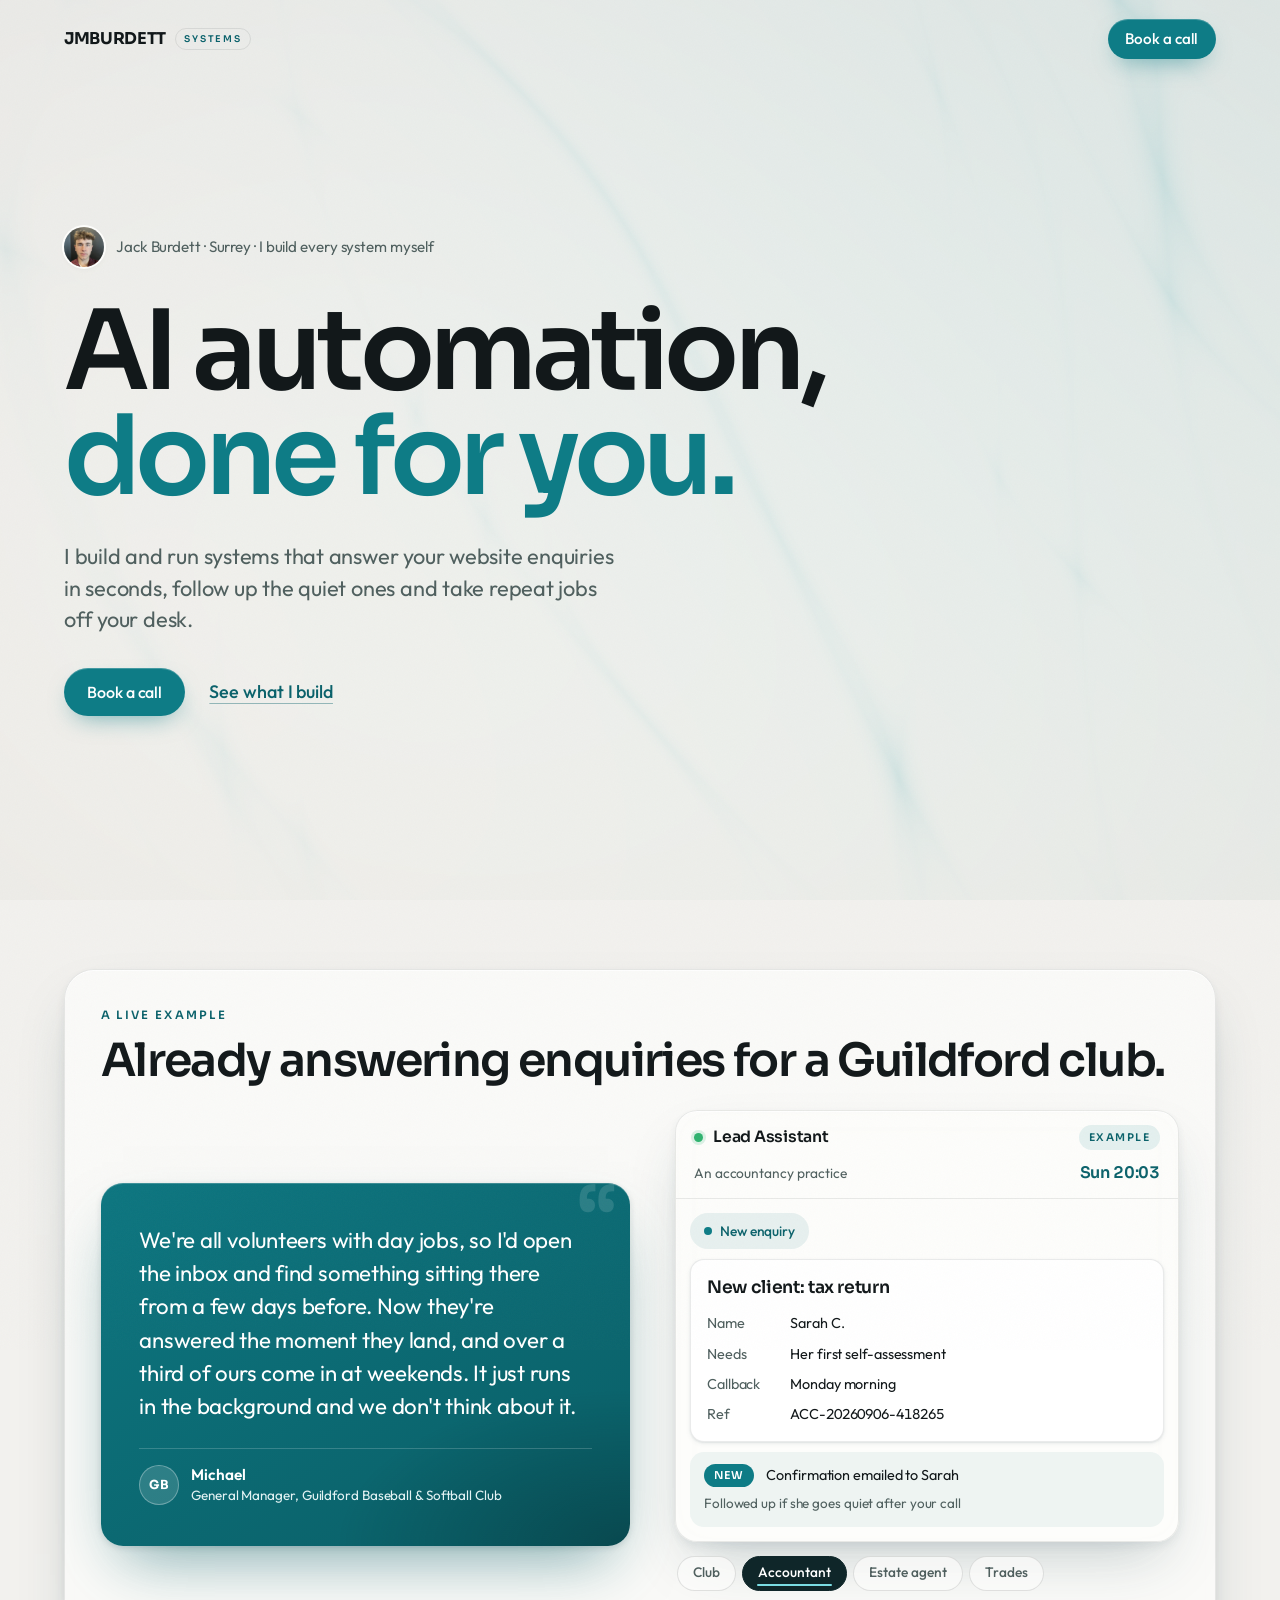
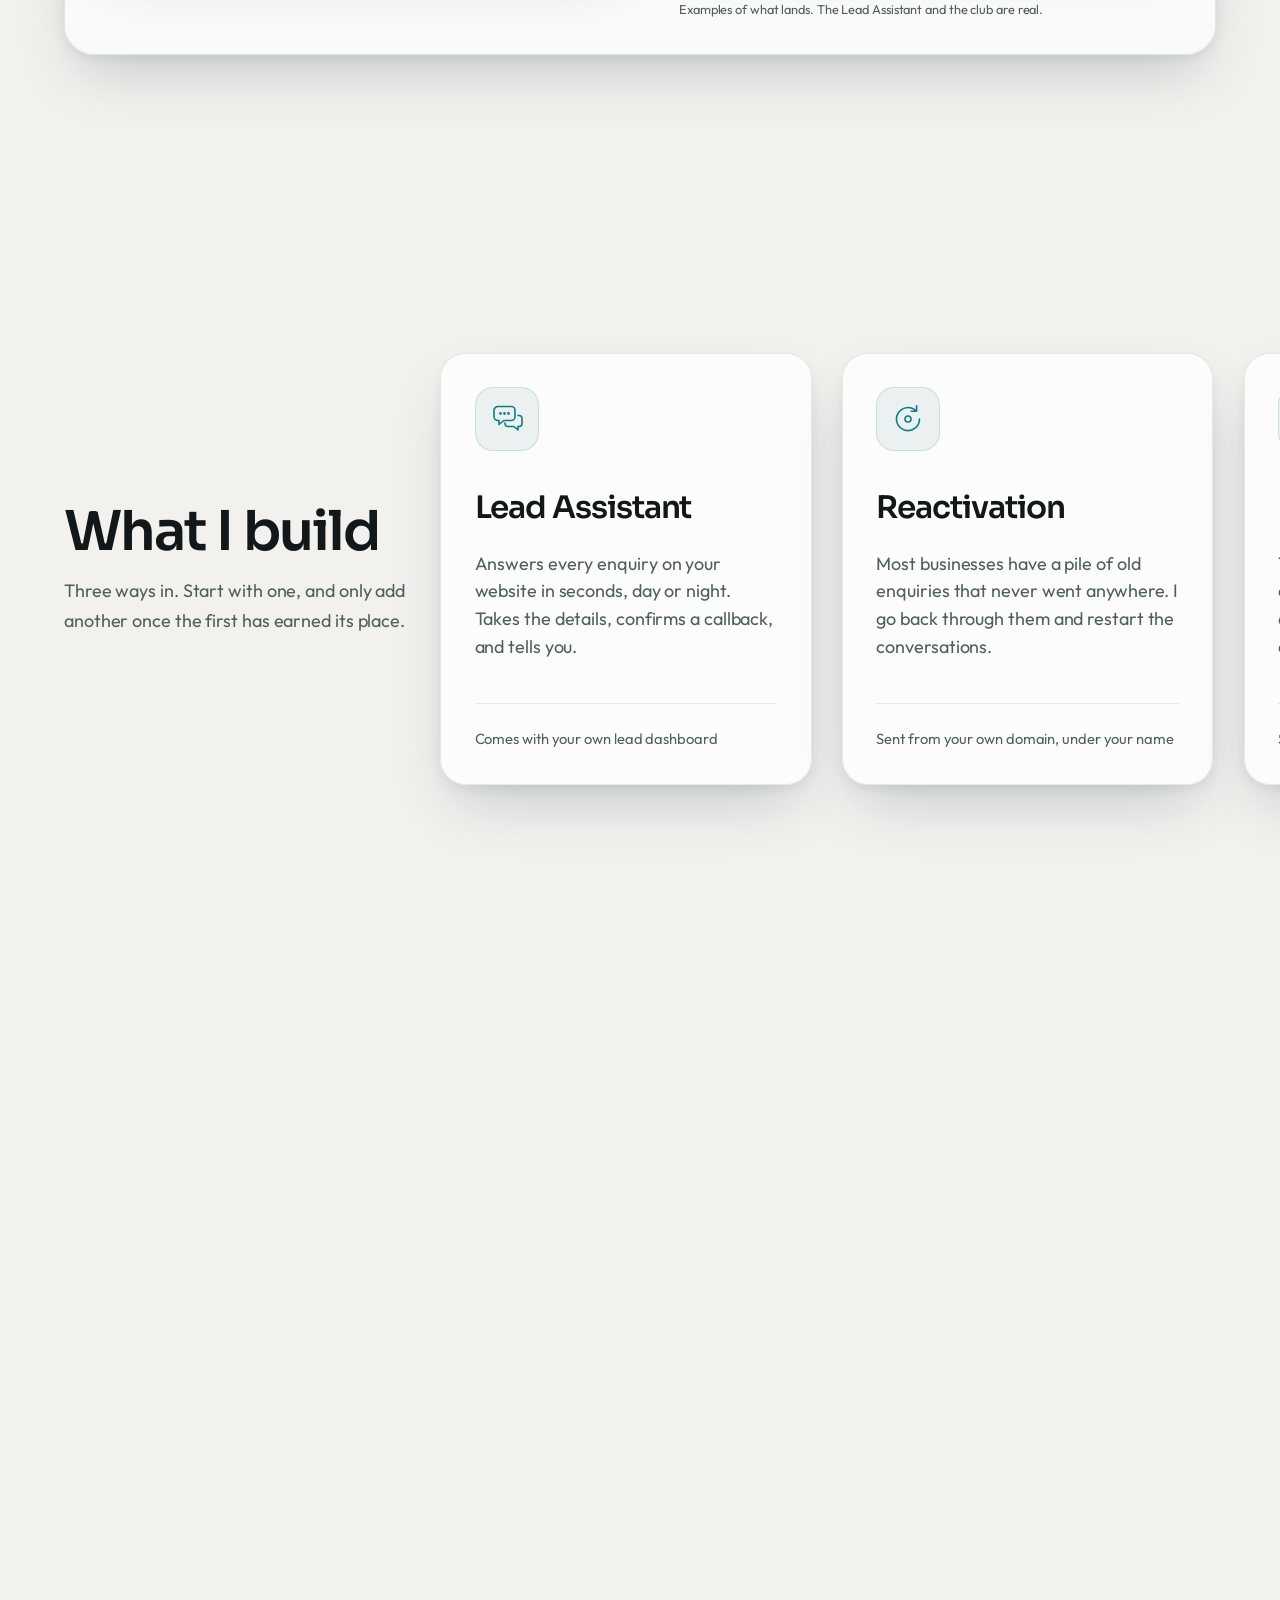
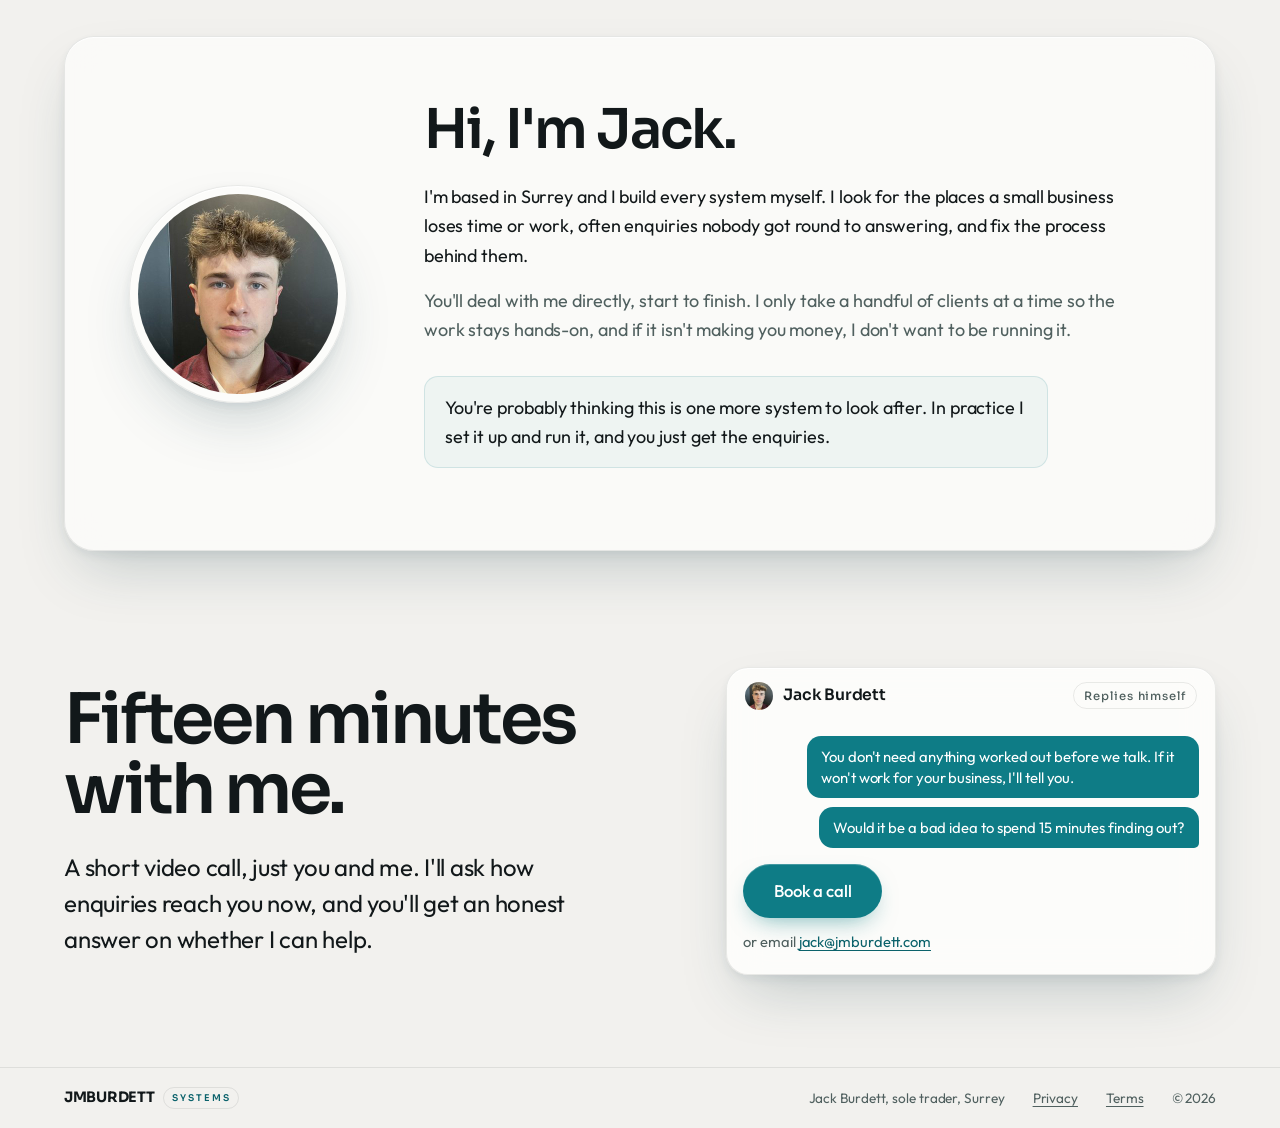
==== index.html @ 0b1cdad1 "feat: calmer page, bigger hero, terms, 404 and favicon - Hero is type only: "AI automation, done for" ====
<!doctype html>
<html lang="en-GB">
<head>
<meta charset="utf-8">
<meta name="viewport" content="width=device-width, initial-scale=1, viewport-fit=cover">
<title>JMBurdett Systems · AI automation, done for you</title>
<meta name="description" content="Jack Burdett builds and runs AI automation for small businesses: a Lead Assistant that answers every enquiry, reactivation of old leads, and bespoke systems. Surrey, UK.">
<link rel="canonical" href="https://jmburdett.com/">
<meta property="og:type" content="website">
<meta property="og:site_name" content="JMBurdett Systems">
<meta property="og:title" content="JMBurdett Systems · AI automation, done for you">
<meta property="og:description" content="Systems that answer your website enquiries in seconds, follow up the quiet ones and take repeat jobs off your desk. Built and run by Jack Burdett.">
<meta property="og:url" content="https://jmburdett.com/">
<meta property="og:image" content="https://jmburdett.com/og.png">
<meta name="twitter:card" content="summary_large_image">
<meta name="theme-color" content="#F2F1EE">
<link rel="icon" href="/favicon.ico" sizes="32x32">
<link rel="icon" href="/favicon.svg" type="image/svg+xml">
<link rel="apple-touch-icon" href="/apple-touch-icon.png">
<link rel="preconnect" href="https://fonts.googleapis.com">
<link rel="preconnect" href="https://fonts.gstatic.com" crossorigin>
<link href="https://fonts.googleapis.com/css2?family=Sora:wght@400;500;600;700&family=Outfit:wght@300;400;500&display=swap" rel="stylesheet">
<link rel="stylesheet" href="scrollcraft.css">
<link rel="stylesheet" href="site.css">
<script>document.documentElement.classList.add('js');</script>
<noscript><style>[data-sc-in],[data-sc-stagger]>*{opacity:1!important;transform:none!important}</style></noscript>
<script type="application/ld+json">
{
  "@context": "https://schema.org",
  "@graph": [
    {
      "@type": "ProfessionalService",
      "@id": "https://jmburdett.com/#business",
      "name": "JMBurdett Systems",
      "url": "https://jmburdett.com/",
      "email": "jack@jmburdett.com",
      "description": "AI automation for small businesses: Lead Assistant, lead reactivation and bespoke systems.",
      "areaServed": "GB",
      "address": { "@type": "PostalAddress", "addressRegion": "Surrey", "addressCountry": "GB" },
      "founder": { "@id": "https://jmburdett.com/#jack" }
    },
    {
      "@type": "Person",
      "@id": "https://jmburdett.com/#jack",
      "name": "Jack Burdett",
      "jobTitle": "Founder, JMBurdett Systems",
      "image": "https://jmburdett.com/assets/jack.jpg",
      "worksFor": { "@id": "https://jmburdett.com/#business" }
    }
  ]
}
</script>
</head>
<body>

<div class="field-wrap" aria-hidden="true"><canvas id="field"></canvas><div class="field-fallback"></div></div>
<div class="sc-grain" aria-hidden="true"></div>

<header class="bar" id="bar">
  <div class="bar__inner">
    <a class="brand" href="#top" aria-label="JMBurdett Systems, back to top">JMBURDETT<span class="brand__sys">Systems</span></a>
    <a class="btn btn--sm" href="https://cal.com/jackburdett/introcall" target="_blank" rel="noopener">Book a call</a>
  </div>
</header>

<main id="top">

  <!-- 1 · The promise, on its own and large (Jack, 22 Sep: no map, no panel
       here; "keep AI automation done for you but make it bigger"). -->
  <section id="hero" class="hero">

      <div class="hero-copy">
        <p class="byline"><img src="assets/jack.jpg" width="40" height="40" alt="">Jack Burdett · Surrey · I build every system myself</p>
        <h1 class="hero-title">AI automation,<br><span class="accent">done for you.</span></h1>
        <p class="hero-sub">I build and run systems that answer your website enquiries in seconds, follow up the quiet ones and take repeat jobs off your desk.</p>
        <p class="hero-cta">
          <a class="btn" href="https://cal.com/jackburdett/introcall" target="_blank" rel="noopener">Book a call</a>
          <a class="textlink" href="#build">See what I build</a>
        </p>
      </div>

  </section>

  <!-- 2 · SUBSTANCE: a real client's words beside the thing itself, its
       examples landing in turn. No figures: to an outsider they need context
       the page can't give (Jack, 11 Sep). -->

  <section class="sc-section proof" id="proof">
    <div class="sc-wrap"><div class="proof__grid">
      <div class="proof__head" data-sc-in data-sc-stagger="70">
        <p class="eyebrow">A live example</p>
        <h2 class="h2">Already answering enquiries for a Guildford club.</h2>
      </div>

      <div class="proof__left" data-sc-in>
        <figure class="quote">
          <span class="quote__mark" aria-hidden="true">&ldquo;</span>
          <blockquote>
            <p>We're all volunteers with day jobs, so I'd open the inbox and find something sitting there from a few days before. Now they're answered the moment they land, and over a third of ours come in at weekends. It just runs in the background and we don't think about it.</p>
          </blockquote>
          <figcaption>
            <span class="quote__av" aria-hidden="true">GB</span>
            <span class="quote__who"><strong>Michael</strong><span>General Manager, Guildford Baseball &amp; Softball Club</span></span>
          </figcaption>
        </figure>
      </div>

      <div class="enq" id="enq">
        <div class="la la--enq" role="group" aria-label="Examples of enquiries the Lead Assistant handles">
          <div class="la__head">
            <span class="la__dot" aria-hidden="true"></span>
            <span class="la__name">Lead Assistant</span>
            <span class="la__tag">Example</span>
          </div>
          <div class="enq__scenes">

            <div class="enq__scene is-active" data-name="Club">
              <div class="la__meta"><span>Guildford Baseball &amp; Softball Club</span><span class="la__clock">Sat 21:14</span></div>
              <div class="enq__body">
                <p class="enq__toast"><span class="chip__dot" aria-hidden="true"></span>New enquiry</p>
                <div class="enq__mail">
                  <p class="enq__subj">Junior taster session</p>
                  <dl>
                    <div><dt>Player</dt><dd>Age 10, new to baseball</dd></div>
                    <div><dt>Wants</dt><dd>A Saturday junior session</dd></div>
                    <div><dt>Contact</dt><dd>Parent's email and phone</dd></div>
                    <div><dt>Arrived</dt><dd>Saturday, 21:14</dd></div>
                  </dl>
                </div>
                <div class="enq__row"><span class="pill">New</span><span>Confirmation sent to the parent</span><span class="enq__muted">Waiting in the club's dashboard</span></div>
              </div>
            </div>

            <div class="enq__scene" data-name="Accountant">
              <div class="la__meta"><span>An accountancy practice</span><span class="la__clock">Sun 20:03</span></div>
              <div class="enq__body">
                <p class="enq__toast"><span class="chip__dot" aria-hidden="true"></span>New enquiry</p>
                <div class="enq__mail">
                  <p class="enq__subj">New client: tax return</p>
                  <dl>
                    <div><dt>Name</dt><dd>Sarah C.</dd></div>
                    <div><dt>Needs</dt><dd>Her first self-assessment</dd></div>
                    <div><dt>Callback</dt><dd>Monday morning</dd></div>
                    <div><dt>Ref</dt><dd>ACC-20260906-418265</dd></div>
                  </dl>
                </div>
                <div class="enq__row"><span class="pill">New</span><span>Confirmation emailed to Sarah</span><span class="enq__muted">Followed up if she goes quiet after your call</span></div>
              </div>
            </div>

            <div class="enq__scene" data-name="Estate agent">
              <div class="la__meta"><span>An estate agent</span><span class="la__clock">Tue 22:41</span></div>
              <div class="enq__body">
                <p class="enq__toast"><span class="chip__dot" aria-hidden="true"></span>New enquiry</p>
                <div class="enq__mail">
                  <p class="enq__subj">Valuation request</p>
                  <dl>
                    <div><dt>Property</dt><dd>3-bed semi, GU1</dd></div>
                    <div><dt>Timing</dt><dd>Selling before spring</dd></div>
                    <div><dt>Callback</dt><dd>Wednesday afternoon</dd></div>
                    <div><dt>Ref</dt><dd>EST-20260908-225071</dd></div>
                  </dl>
                </div>
                <div class="enq__row"><span class="pill">New</span><span>Confirmation emailed to the owner</span><span class="enq__muted">In your dashboard, ready to call</span></div>
              </div>
            </div>

            <div class="enq__scene" data-name="Trades">
              <div class="la__meta"><span>A heating engineer</span><span class="la__clock">Fri 23:07</span></div>
              <div class="enq__body">
                <p class="enq__toast"><span class="chip__dot" aria-hidden="true"></span>New enquiry</p>
                <div class="enq__mail">
                  <p class="enq__subj">Boiler not firing</p>
                  <dl>
                    <div><dt>Urgency</dt><dd>Urgent, no hot water</dd></div>
                    <div><dt>Area</dt><dd>GU2, inside your patch</dd></div>
                    <div><dt>Callback</dt><dd>First thing tomorrow</dd></div>
                    <div><dt>Ref</dt><dd>HTG-20260904-771348</dd></div>
                  </dl>
                </div>
                <div class="enq__row"><span class="pill">New</span><span>Confirmation emailed to the customer</span><span class="enq__muted">In your dashboard, urgency noted</span></div>
              </div>
            </div>

          </div>
        </div>
        <div class="enq__tabs" role="group" aria-label="Choose an example">
          <button type="button" aria-pressed="true">Club</button>
          <button type="button" aria-pressed="false">Accountant</button>
          <button type="button" aria-pressed="false">Estate agent</button>
          <button type="button" aria-pressed="false">Trades</button>
        </div>
        <p class="enq__note">Examples of what lands. The Lead Assistant and the club are real.</p>
      </div>
    </div></div>
  </section>

  <!-- 3 · RANGE: what else he builds, panning sideways as the page scrolls
       (Jack, 22 Sep: keep the sideways scrolling). -->
  <section class="range" id="build" data-sc-act="pan" data-sc-span="3.4">
    <div data-sc-stage class="range__stage">
      <div class="rail" data-sc-pan="0.04">
        <div class="rail__lead">
        <h2 class="h2">What I build</h2>
        <p class="body">Three ways in. Start with one, and only add another once the first has earned its place.</p>
        </div>
        <article class="card">
          <span class="card__glyph" aria-hidden="true"><svg viewBox="0 0 36 36"><path d="M5 9.5a4 4 0 0 1 4-4h13a4 4 0 0 1 4 4v6a4 4 0 0 1-4 4h-7l-5 4v-4H9a4 4 0 0 1-4-4z"/><path d="M29 14.5h1a3 3 0 0 1 3 3v5a3 3 0 0 1-3 3h-1v3.5l-4.2-3.5H19a3 3 0 0 1-3-3v-.5"/><circle cx="11.5" cy="12.5" r=".6"/><circle cx="15.5" cy="12.5" r=".6"/><circle cx="19.5" cy="12.5" r=".6"/></svg></span>
          <h3>Lead Assistant</h3>
          <p>Answers every enquiry on your website in seconds, day or night. Takes the details, confirms a callback, and tells you.</p>
          <p class="card__foot">Comes with your own lead dashboard</p>
        </article>
        <article class="card">
          <span class="card__glyph" aria-hidden="true"><svg viewBox="0 0 36 36"><path d="M29.5 18a11.5 11.5 0 1 1-3.4-8.1"/><path d="M26.6 4.8v5.4h-5.4"/><circle cx="18" cy="18" r="3"/></svg></span>
          <h3>Reactivation</h3>
          <p>Most businesses have a pile of old enquiries that never went anywhere. I go back through them and restart the conversations.</p>
          <p class="card__foot">Sent from your own domain, under your name</p>
        </article>
        <article class="card">
          <span class="card__glyph" aria-hidden="true"><svg viewBox="0 0 36 36"><rect x="4" y="5" width="10" height="8" rx="2.5"/><rect x="22" y="14" width="10" height="8" rx="2.5"/><rect x="4" y="23" width="10" height="8" rx="2.5"/><path d="M14 9h3a3 3 0 0 1 3 3v2m-6 13h3a3 3 0 0 0 3-3v-2m0-6h2"/></svg></span>
          <h3>Bespoke</h3>
          <p>Tell me the job you'd happily never do again. If it repeats, it can usually be automated, built around how you already work.</p>
          <p class="card__foot">Scoped on the first call</p>
        </article>
        <div class="rail__note">
          <p>Not sure which fits? We can work it out on the first call.</p>
        </div>
      </div>
    </div>
  </section>

  <!-- 4 · WARMTH: who he is -->
  <section class="sc-section about">
    <div class="sc-wrap"><div class="about__grid">
      <div class="about__photo">
        <img src="assets/jack.jpg" width="400" height="400" alt="Jack Burdett">
      </div>
      <div class="sc-stack" data-sc-in data-sc-stagger="70">
        <h2 class="h2">Hi, I'm Jack.</h2>
        <p class="body body--ink">I'm based in Surrey and I build every system myself. I look for the places a small business loses time or work, often enquiries nobody got round to answering, and fix the process behind them.</p>
        <p class="body">You'll deal with me directly, start to finish. I only take a handful of clients at a time so the work stays hands-on, and if it isn't making you money, I don't want to be running it.</p>
        <p class="aside">You're probably thinking this is one more system to look after. In practice I set it up and run it, and you just get the enquiries.</p>
      </div>
    </div></div>
  </section>

  <!-- 5 · COMMITMENT -->
  <section id="book" class="sc-section close">
      <div class="close__grid">
        <div class="close__copy">
          <h2 class="close__title">Fifteen minutes with me.</h2>
          <p class="lede">A short video call, just you and me. I'll ask how enquiries reach you now, and you'll get an honest answer on whether I can help.</p>
        </div>
        <div class="la la--jack" role="group" aria-label="A message from Jack">
          <div class="la__head">
            <img class="la__avatar" src="assets/jack.jpg" width="28" height="28" alt="">
            <span class="la__name">Jack Burdett</span>
            <span class="la__tag la__tag--quiet">Replies himself</span>
          </div>
          <ol class="chat chat--static">
            <li class="msg msg--us">You don't need anything worked out before we talk. If it won't work for your business, I'll tell you.</li>
            <li class="msg msg--us">Would it be a bad idea to spend 15 minutes finding out?</li>
          </ol>
          <div class="close__actions">
            <a class="btn btn--lg" href="https://cal.com/jackburdett/introcall" target="_blank" rel="noopener">Book a call</a>
            <p class="close__alt">or email <a href="mailto:jack@jmburdett.com">jack@jmburdett.com</a></p>
          </div>
        </div>
      </div>
  </section>

</main>

<footer class="foot">
  <span class="brand brand--foot">JMBURDETT<span class="brand__sys">Systems</span></span>
  <span>Jack Burdett, sole trader, Surrey</span>
  <a href="/privacy.html">Privacy</a>
  <a href="/terms.html">Terms</a>
  <span>© 2026</span>
</footer>

<script src="scrollcraft.js"></script>
<script>ScrollCraft.mount(document.body);</script>
<script src="site.js"></script>
</body>
</html>
---- scrollcraft.css ----
/* ============================================================================
   scrollcraft.css: the taste floor
   ----------------------------------------------------------------------------
   Two layers, and the split matters:

     TOKENS   what you override per brand. Colour roles, the type ramp, the
              spacing scale, elevation, motion. A brand is ~12 values.
     DEVICES  what the engine drives. Do not restyle these to taste; they are
              the mechanism. Style your own markup instead.

   Nothing here draws a "component". There are no card, badge, or pill classes,
   because a stylesheet that ships those is how every page built on it ends up
   with the same shapes. You get a floor and a vocabulary; the composition is
   yours.
   ========================================================================== */

/* ---------------------------------------------------------------- tokens -- */
:root {
  /* --- colour roles. Override these six and the page is rebranded. -------- */
  --sc-canvas:      #08090b;   /* the page ground. Drift interpolates this.   */
  --sc-surface:     #101217;   /* anything raised off the ground             */
  --sc-ink:         #f4f2ef;   /* primary text                               */
  --sc-ink-soft:    #9a9ba1;   /* secondary text. Tinted, never flat gray.   */
  --sc-accent:      #d8ff3e;   /* ONE accent. It owns a region, not confetti. */
  --sc-accent-ink:  #08090b;   /* text that sits on the accent               */

  --sc-hairline:    color-mix(in oklab, var(--sc-ink) 12%, transparent);
  --sc-hairline-strong: color-mix(in oklab, var(--sc-ink) 22%, transparent);

  /* --- type. Two families max. Display carries voice, text carries prose. - */
  --sc-font-display: "Instrument Sans", "Geist", system-ui, sans-serif;
  --sc-font-text:    "Geist", system-ui, sans-serif;
  --sc-font-mono:    "Geist Mono", ui-monospace, monospace;

  /* Fluid ramp. Tracking tightens as size grows because a face set at 6rem
     with 0 tracking reads loose; this is optical correction, not decoration. */
  --sc-t-xs:   clamp(0.75rem, 0.72rem + 0.15vw, 0.82rem);
  --sc-t-sm:   clamp(0.875rem, 0.84rem + 0.18vw, 0.95rem);
  --sc-t-base: clamp(1rem, 0.96rem + 0.22vw, 1.125rem);
  --sc-t-lg:   clamp(1.2rem, 1.1rem + 0.5vw, 1.5rem);
  --sc-t-xl:   clamp(1.6rem, 1.35rem + 1.2vw, 2.25rem);
  --sc-t-2xl:  clamp(2.1rem, 1.6rem + 2.4vw, 3.4rem);
  --sc-t-3xl:  clamp(2.8rem, 1.9rem + 4.2vw, 5rem);
  --sc-t-4xl:  clamp(3.4rem, 1.9rem + 6.6vw, 7.5rem);

  --sc-track-tight:  -0.035em;
  --sc-track-snug:   -0.02em;
  --sc-track-normal: -0.005em;
  --sc-track-wide:    0.08em;

  --sc-leading-none: 0.94;
  --sc-leading-tight: 1.06;
  --sc-leading-body: 1.62;

  --sc-measure: 62ch;

  /* --- space. 4px base: the useful middle steps an 8-only scale misses. --- */
  --sc-1: 0.25rem;  --sc-2: 0.5rem;   --sc-3: 0.75rem;  --sc-4: 1rem;
  --sc-5: 1.5rem;   --sc-6: 2rem;     --sc-7: 3rem;     --sc-8: 4rem;
  --sc-9: 6rem;     --sc-10: 8rem;    --sc-11: 12rem;

  /* Section rhythm is fluid so a phone doesn't inherit desktop air. */
  --sc-section: clamp(4.5rem, 9vw, 11rem);
  --sc-gutter:  clamp(1.25rem, 5vw, 5.5rem);
  --sc-maxw:    82rem;

  /* --- radius. Pick one scale for the page and hold it. ------------------- */
  --sc-r-sm: 6px;  --sc-r-md: 12px;  --sc-r-lg: 20px;  --sc-r-pill: 999px;

  /* --- elevation. Every shadow has an offset AND a soft blur, and is tinted
         to the canvas hue. A zero-offset coloured halo is decoration, not
         depth, so there isn't one here. ---------------------------------- */
  --sc-shadow-color: 220 40% 2%;
  --sc-e1: 0 1px 2px hsl(var(--sc-shadow-color) / 0.28),
           0 2px 6px -1px hsl(var(--sc-shadow-color) / 0.20);
  --sc-e2: 0 2px 4px hsl(var(--sc-shadow-color) / 0.24),
           0 8px 18px -4px hsl(var(--sc-shadow-color) / 0.30);
  --sc-e3: 0 4px 8px hsl(var(--sc-shadow-color) / 0.22),
           0 18px 40px -8px hsl(var(--sc-shadow-color) / 0.38),
           0 48px 90px -24px hsl(var(--sc-shadow-color) / 0.30);

  /* Edge light: a 1px top highlight sells a raised surface better than any
     amount of blur, because real raised things catch light on their lip. */
  --sc-edge: inset 0 1px 0 color-mix(in oklab, var(--sc-ink) 10%, transparent);

  /* --- motion. Built-in CSS easings are too weak for UI. ------------------ */
  --sc-ease-out:    cubic-bezier(0.23, 1, 0.32, 1);
  --sc-ease-in-out: cubic-bezier(0.77, 0, 0.175, 1);
  --sc-ease-drawer: cubic-bezier(0.32, 0.72, 0, 1);
  --sc-d-fast: 160ms;  --sc-d-base: 240ms;  --sc-d-slow: 420ms;

  --sc-z-stage: 1; --sc-z-copy: 20; --sc-z-chrome: 60;
}

/* --------------------------------------------------------------- reset -- */
*, *::before, *::after { box-sizing: border-box; }
html { -webkit-text-size-adjust: 100%; scroll-behavior: smooth; }
@media (prefers-reduced-motion: reduce) { html { scroll-behavior: auto; } }

body {
  margin: 0;
  background: var(--sc-canvas);
  color: var(--sc-ink);
  font-family: var(--sc-font-text);
  font-size: var(--sc-t-base);
  line-height: var(--sc-leading-body);
  letter-spacing: var(--sc-track-normal);
  -webkit-font-smoothing: antialiased;
  text-rendering: optimizeLegibility;
  font-synthesis-weight: none;
  overflow-x: clip;
}
img, video, canvas, svg { display: block; max-width: 100%; }
button, input, select, textarea { font: inherit; color: inherit; }

/* ------------------------------------------------- the browser surfaces --
   The parts you did not draw still carry the design. Selection, caret, focus
   ring, scrollbar and tabular numerals all ship with defaults that belong to no
   design system. Theming them is the cheapest signal that a page was built
   rather than assembled, and it is the step that gets skipped most reliably. */
::selection { background: var(--sc-accent); color: var(--sc-accent-ink); }
:root { caret-color: var(--sc-accent); accent-color: var(--sc-accent); }
:focus-visible {
  outline: 2px solid var(--sc-accent);
  outline-offset: 3px;
  border-radius: var(--sc-r-sm);
}
:where(a) { color: inherit; text-decoration-thickness: 1px; text-underline-offset: 0.22em; }
@supports (scrollbar-color: auto) {
  html { scrollbar-color: color-mix(in oklab, var(--sc-ink) 26%, transparent) transparent; scrollbar-width: thin; }
}
:where(table, .sc-nums, [data-sc-count]) { font-variant-numeric: tabular-nums; }

/* ----------------------------------------------------------- typography -- */
.sc-display {
  font-family: var(--sc-font-display);
  font-weight: 500;
  line-height: var(--sc-leading-none);
  letter-spacing: var(--sc-track-tight);
  text-wrap: balance;
  margin: 0;
}
.sc-display--xl { font-size: var(--sc-t-4xl); }
.sc-display--lg { font-size: var(--sc-t-3xl); }
.sc-display--md { font-size: var(--sc-t-2xl); letter-spacing: var(--sc-track-snug); }
.sc-lede {
  font-size: var(--sc-t-lg);
  line-height: 1.44;
  letter-spacing: var(--sc-track-snug);
  color: var(--sc-ink);
  max-width: 46ch;
  text-wrap: pretty;
  margin: 0;
}
.sc-body { max-width: var(--sc-measure); color: var(--sc-ink-soft); text-wrap: pretty; margin: 0; }
.sc-label {
  font-family: var(--sc-font-mono);
  font-size: var(--sc-t-xs);
  letter-spacing: var(--sc-track-wide);
  text-transform: uppercase;
  color: var(--sc-ink-soft);
}

/* ---------------------------------------------------------------- layout -- */
.sc-wrap { width: 100%; max-width: var(--sc-maxw); margin-inline: auto; padding-inline: var(--sc-gutter); }
.sc-section { padding-block: var(--sc-section); }
/* More space above a heading than below it: the gap belongs to the boundary,
   not to the pair. */
.sc-stack > * + * { margin-top: var(--sc-4); }
.sc-stack > :is(h1,h2,h3) { margin-top: var(--sc-7); }
.sc-stack > :is(h1,h2,h3):first-child { margin-top: 0; }
.sc-rule { height: 1px; border: 0; background: var(--sc-hairline); margin: 0; }

/* =============================================================== DEVICES ==
   Driven by the engine. Restyle your own markup, not these.                */

.sc-act--pinned { position: relative; }
.sc-stage {
  position: sticky; top: 0;
  height: 100vh; height: 100svh;
  overflow: clip;
  z-index: var(--sc-z-stage);
}

/* scrub / sequence media */
.sc-stage :is(video[data-sc-scrub], canvas[data-sc-sequence], .sc-stage__poster) {
  position: absolute; inset: 0;
  width: 100%; height: 100%;
  object-fit: cover;
}
video[data-sc-scrub] { opacity: 0; transition: opacity 380ms var(--sc-ease-out); }
.sc-has-clip video[data-sc-scrub] { opacity: 1; }
/* The poster is a live frame-holder, not a placeholder: it stays up until a
   real video frame has painted, which is what stops the blank-stage flash. */
.sc-stage__poster { z-index: 0; transition: opacity 380ms var(--sc-ease-out); }
.sc-has-clip .sc-stage__poster { opacity: 0; }

/* A scrim only where text sits. A full-frame darkening layer flattens the
   image everywhere to fix contrast in one corner. */
.sc-scrim {
  position: absolute; inset: 0; pointer-events: none; z-index: 1;
  background: linear-gradient(
    var(--sc-scrim-angle, 180deg),
    color-mix(in oklab, var(--sc-canvas) var(--sc-scrim-a, 78%), transparent) 0%,
    color-mix(in oklab, var(--sc-canvas) 30%, transparent) 42%,
    transparent 68%);
}
/* Point the scrim at the copy. A scrim gradient that darkens the top while the
   copy sits at the bottom fixes contrast nowhere and flattens the image
   everywhere, which is the most common way text-over-video goes wrong. */
.sc-scrim--bottom { --sc-scrim-angle: 0deg; }
.sc-scrim--left   { --sc-scrim-angle: 90deg; }
.sc-scrim--right  { --sc-scrim-angle: 270deg; }

/* Corner scrims, for copy anchored to a corner. An edge gradient has to darken
   a whole band across the frame to cover one corner; a corner gradient puts the
   density where the text is and leaves the rest of the image alone. Pair with
   .sc-copy--lead / .sc-copy--trail. */
.sc-scrim--lead {
  background: linear-gradient(to top right,
    color-mix(in oklab, var(--sc-canvas) 94%, transparent) 0%,
    color-mix(in oklab, var(--sc-canvas) 72%, transparent) 30%,
    color-mix(in oklab, var(--sc-canvas) 30%, transparent) 52%,
    transparent 72%);
}
.sc-scrim--trail {
  background: linear-gradient(to top left,
    color-mix(in oklab, var(--sc-canvas) 94%, transparent) 0%,
    color-mix(in oklab, var(--sc-canvas) 72%, transparent) 30%,
    color-mix(in oklab, var(--sc-canvas) 30%, transparent) 52%,
    transparent 72%);
}
/* A band across the bottom, for copy that spans the full width of the frame.
   That is what both corner anchors become below 860px, and it is also the right
   shape whenever the copy block is wider than a corner. */
.sc-scrim--band {
  background: linear-gradient(to top,
    color-mix(in oklab, var(--sc-canvas) 94%, transparent) 0%,
    color-mix(in oklab, var(--sc-canvas) 74%, transparent) 22%,
    color-mix(in oklab, var(--sc-canvas) 30%, transparent) 42%,
    transparent 58%);
}
.sc-scrim--vignette {
  background: radial-gradient(120% 90% at 50% 45%, transparent 40%,
              color-mix(in oklab, var(--sc-canvas) 70%, transparent) 100%);
}

/* copy over a stage.
   max-width is in rem, never ch. A `ch` on this container resolves against the
   CONTAINER's font-size (body size), not the display size of the heading inside
   it, so `max-width: 20ch` here silently produces a ~180px column and wraps a
   hero headline to six lines. Set a ch measure on the text element itself. */
.sc-copy {
  position: absolute; z-index: var(--sc-z-copy);
  inset-inline: var(--sc-gutter);
  max-width: min(46rem, 76vw);
  will-change: opacity, transform;
}
.sc-copy--lead   { left: var(--sc-gutter); bottom: clamp(3rem, 12vh, 9rem); }
/* inset-inline FIRST. It is the shorthand for left+right, so declaring it after
   `left: 50%` resets left to auto and the block drifts off the left edge. */
.sc-copy--center { inset-inline: auto; left: 50%; top: 50%; translate: -50% -50%; text-align: center; }
.sc-copy--trail  { inset-inline: auto; right: var(--sc-gutter); bottom: clamp(3rem, 12vh, 9rem); text-align: right; }

/* cue defaults: the engine writes opacity/transform inline, these are the
   pre-paint state so nothing flashes before the first read() */
[data-sc-cue] { opacity: 0; will-change: opacity, transform; }
.sc-ready [data-sc-cue] { transition: none; }

/* kinetic split */
.sc-split { display: inline-block; overflow: hidden; vertical-align: top; }
/* Descenders live below the baseline; a line mask clipped to the line box eats
   the tails off g, y, p, j. The padding buys them room back. */
.sc-split--line { display: block; padding-bottom: 0.14em; margin-bottom: -0.14em; }
.sc-split__i { display: inline-block; will-change: transform, opacity; }
.sc-is-split { opacity: 1 !important; }

/* horizontal rail */
[data-sc-pan] { display: flex; will-change: transform; }

/* reveal + parallax */
[data-sc-reveal] { will-change: clip-path; }
[data-sc-parallax] { will-change: transform; }

/* flow reveal (fires once) */
[data-sc-in], [data-sc-stagger] > * {
  opacity: 0;
  transform: translate3d(0, 14px, 0);
  transition: opacity 620ms var(--sc-ease-out), transform 620ms var(--sc-ease-out);
}
[data-sc-in].sc-in, [data-sc-stagger] > .sc-in { opacity: 1; transform: none; }

/* pointer devices */
[data-sc-tilt] { transform-style: preserve-3d; will-change: transform; }
[data-sc-magnet] { will-change: transform; }
/* isolation always; position only if nothing more specific already set it.
   Written with :where() (zero specificity) on purpose: a plain `position:
   relative` here has the same weight as `.sc-stage` and, being later in the
   file, silently wins. A stage carrying both attributes then stops being
   sticky and the whole act scrolls away instead of pinning. */
[data-sc-spotlight] { isolation: isolate; }
:where([data-sc-spotlight]) { position: relative; }
[data-sc-spotlight]::after {
  content: ""; position: absolute; inset: 0; pointer-events: none; z-index: 2;
  background: radial-gradient(
    28rem 28rem at calc(var(--sc-mx, 0.5) * 100%) calc(var(--sc-my, 0.5) * 100%),
    color-mix(in oklab, var(--sc-accent) 16%, transparent), transparent 70%);
  opacity: 0; transition: opacity var(--sc-d-slow) var(--sc-ease-out);
}
[data-sc-spotlight]:hover::after { opacity: 1; }

/* =========================================================== WORLDFLIGHT ==
   One fixed stage for the whole page. The only thing in document flow is the
   spacer, and it is empty. If you find yourself adding a section here, you want
   act mode instead: the moment a real block scrolls past the fixed stage, the
   page has a seam again and the whole point is gone.                        */

[data-sc-mode="worldflight"] { position: relative; }

.sc-world {
  position: fixed; inset: 0;
  overflow: clip;
  z-index: var(--sc-z-stage);
  background: var(--sc-canvas);
}

/* Every leg is mounted for the life of the page and stacked in the same box.
   The engine owns opacity, visibility and z-index here; do not set them. */
.sc-world__seg {
  position: absolute; inset: 0;
  opacity: 0;
  will-change: opacity;
}
.sc-world__seg > :is(video, img, canvas) {
  position: absolute; inset: 0;
  width: 100%; height: 100%;
  object-fit: cover;
}
/* The poster is the frame-holder AND the first camera move: the engine pushes
   it in slowly until a real decoded frame is available to replace it. */
.sc-world__poster {
  z-index: 0;
  transform-origin: 50% 50%;
  transition: opacity 420ms var(--sc-ease-out);
}
.sc-world__seg > video { z-index: 1; }
.sc-world__seg.sc-has-clip .sc-world__poster { opacity: 0; }
/* The act stylesheet lights a clip through its ancestor act. A worldflight leg
   has no act, so match the class the engine also writes on the clip itself. */
video[data-sc-scrub].sc-has-clip { opacity: 1; }

/* The copy layer is fixed too, and inert by default: the engine hands
   pointer-events back to a block only while it is actually legible. */
.sc-world__copy {
  position: fixed; inset: 0;
  z-index: var(--sc-z-copy);
  pointer-events: none;
}
.sc-world__scrim { position: absolute; inset: 0; pointer-events: none; z-index: 0; }
[data-sc-copy] {
  opacity: 0;
  pointer-events: none;
  will-change: opacity, transform;
}
.sc-ready [data-sc-copy] { transition: none; }

/* The track. Empty on purpose. */
.sc-world__spacer { pointer-events: none; }

/* scroll progress */
[data-sc-progress] {
  position: fixed; inset: 0 0 auto 0; height: 2px; z-index: var(--sc-z-chrome);
  background: var(--sc-accent); transform-origin: 0 50%; transform: scaleX(0);
  will-change: transform;
}

/* ----------------------------------------------------------- atmosphere --
   Depth is not only shadow. Grain keeps a flat dark ground from banding, and
   it is the difference between "a dark page" and "a lit room". */
.sc-grain { position: fixed; inset: 0; pointer-events: none; z-index: 3; opacity: 0.045; }
.sc-grain::before {
  content: ""; position: absolute; inset: -50%;
  background-image: url("data:image/svg+xml;utf8,<svg xmlns='http://www.w3.org/2000/svg' width='140' height='140'><filter id='n'><feTurbulence type='fractalNoise' baseFrequency='0.85' numOctaves='3'/></filter><rect width='140' height='140' filter='url(%23n)'/></svg>");
}

/* -------------------------------------------------------- reduced motion -- */
@media (prefers-reduced-motion: reduce) {
  /* Fewer and gentler, not zero. Opacity still carries the reveal so the page
     is comprehensible; every position change is dropped. */
  [data-sc-in], [data-sc-stagger] > * { transform: none; transition-duration: 220ms; }
  [data-sc-parallax], [data-sc-pan], .sc-split__i { transform: none !important; }
  /* A wipe is a position change too. Show reveal content settled. */
  [data-sc-reveal] { clip-path: none !important; }
  /* A rail's transform IS its navigation, not decoration. Zeroing it the way
     parallax and kinetic type are zeroed parks the act on its first screenful
     and makes everything past the fold unreachable: a device degrading into
     missing content. Hand the travel back to the reader as an ordinary scroll
     region instead, so the same items are all still gettable without motion.
     A build that would rather re-lay the rail out as a grid can still do that;
     this is the floor, not the ceiling. */
  [data-sc-act="pan"] .sc-stage,
  [data-sc-act="pan"] [data-sc-stage] {
    overflow-x: auto; overflow-y: hidden;
    overscroll-behavior-x: contain;
    scroll-snap-type: x proximity;
  }
  [data-sc-pan] > * { scroll-snap-align: center; }
  [data-sc-spotlight]::after { display: none; }
  /* A worldflight keeps its whole story here. No clip is ever fetched, so the
     posters are the film, and they cross-dissolve through exactly the same
     seams at exactly the same scroll positions. The push-in and the copy drift
     are the only things that go. */
  .sc-world__poster, [data-sc-copy] { transform: none !important; }
}

/* --------------------------------------------------------------- mobile -- */
@media (max-width: 860px) {
  .sc-copy { inset-inline: var(--sc-gutter); max-width: none; }
  .sc-copy--trail { text-align: left; }
  .sc-stage { height: 100svh; }
  /* .sc-copy--trail re-anchors to the left and spans the full width here, so a
     bottom-RIGHT corner gradient darkens the one corner the copy just left and
     guarantees a contrast failure over any bright clip. Point the density at
     the copy: the same band .sc-scrim--band paints. */
  .sc-scrim--trail {
    background: linear-gradient(to top,
      color-mix(in oklab, var(--sc-canvas) 94%, transparent) 0%,
      color-mix(in oklab, var(--sc-canvas) 74%, transparent) 22%,
      color-mix(in oklab, var(--sc-canvas) 30%, transparent) 42%,
      transparent 58%);
  }
}
---- site.css ----
/* ==========================================================================
   jmburdett · page styles. The engine (scrollcraft.css/js) is untouched;
   everything here themes it or styles this page's own markup.
   Since 22 Sep (Jack): no smooth-scroll and nothing that follows the
   pointer. What still moves, because Jack likes it: the Lead Assistant
   panel beside Michael's quote (examples land and rotate) and the services
   rail, which pans sideways as the page scrolls. The hero is type only.
   ========================================================================== */

:root {
  /* the six roles + two faces (JMBurdett brand) */
  --sc-canvas:     #F2F1EE;
  --sc-surface:    #FDFDFB;
  --sc-ink:        #12181A;
  --sc-ink-soft:   #50605F;
  --sc-accent:     #0E7C86;
  --sc-accent-ink: #FFFFFF;
  --sc-font-display: "Sora", system-ui, sans-serif;
  --sc-font-text:    "Outfit", system-ui, sans-serif;
  --sc-font-mono:    "Sora", system-ui, sans-serif;   /* no third family */

  /* light canvas: shadows re-tinted toward the ground and softened (worlds.md) */
  --sc-shadow-color: 190 35% 22%;
  --sc-e1: 0 1px 2px hsl(var(--sc-shadow-color) / 0.10), 0 2px 6px -1px hsl(var(--sc-shadow-color) / 0.08);
  --sc-e2: 0 2px 4px hsl(var(--sc-shadow-color) / 0.08), 0 12px 28px -8px hsl(var(--sc-shadow-color) / 0.16);
  --sc-e3: 0 4px 10px hsl(var(--sc-shadow-color) / 0.08), 0 28px 60px -18px hsl(var(--sc-shadow-color) / 0.26);
  --sc-edge: inset 0 1px 0 rgba(255, 255, 255, 0.95);

  /* page-local */
  --jb-teal-text: #0B626B;      /* teal that clears 4.5:1 on porcelain for small text */
  --jb-glass: rgba(253, 253, 251, 0.74);
  --jb-glass-strong: rgba(253, 253, 251, 0.93);
  --jb-line: rgba(18, 24, 26, 0.085);
  --jb-r: 22px;
  --jb-r-sm: 14px;
}

html { background: var(--sc-canvas); }
body { background: transparent; }
.sc-grain { opacity: 0.028; }

/* ------------------------------------------------------------------ type
   Margins are reset with :where() (zero specificity) so the engine's
   .sc-stack rhythm still spaces these when they sit in a stack.          */
:where(.h2, .lede, .body) { margin: 0; }
.h2 {
  font-family: var(--sc-font-display);
  font-weight: 600;
  font-size: clamp(2rem, 1.35rem + 2.6vw, 3.5rem);
  line-height: 1.04;
  letter-spacing: -0.035em;
  text-wrap: balance;
}
.sc-stack > .h2 + * { margin-top: var(--sc-5); }
.lede {
  font-size: var(--sc-t-lg);
  line-height: 1.5;
  letter-spacing: -0.01em;
  color: var(--sc-ink);
  max-width: 34ch;
  text-wrap: pretty;
}
.body { color: var(--sc-ink-soft); max-width: 58ch; text-wrap: pretty; }
.body--ink { color: var(--sc-ink); }
.accent { color: var(--sc-accent); }
.textlink {
  color: var(--jb-teal-text);
  font-weight: 500;
  text-decoration: underline;
  text-decoration-color: color-mix(in oklab, var(--jb-teal-text) 40%, transparent);
  text-underline-offset: 0.28em;
  transition: text-decoration-color 160ms var(--sc-ease-out);
}
.textlink:hover { text-decoration-color: var(--jb-teal-text); }

/* ----------------------------------------------------------------- buttons */
.btn {
  display: inline-flex; align-items: center; justify-content: center;
  min-height: 3rem; padding: 0.85rem 1.45rem;
  border-radius: var(--sc-r-pill);
  background: var(--sc-accent); color: var(--sc-accent-ink);
  font-family: var(--sc-font-text); font-weight: 500; font-size: 1rem; line-height: 1;
  text-decoration: none; white-space: nowrap;
  box-shadow: inset 0 1px 0 rgba(255,255,255,0.22), 0 10px 24px -10px rgba(14,124,134,0.6);
  transition: background-color 160ms var(--sc-ease-out), transform 140ms var(--sc-ease-out);
}
.btn:active { transform: scale(0.97); }
@media (hover: hover) and (pointer: fine) { .btn:hover { background: var(--jb-teal-text); } }
.btn--sm { min-height: 2.5rem; padding: 0.65rem 1.1rem; font-size: 0.95rem; }
.btn--lg { min-height: 3.4rem; padding: 1rem 1.9rem; font-size: 1.05rem; }

/* ------------------------------------------------------------- the field
   A full-page layer BEHIND the content, holding a sticky viewport-sized
   canvas painted once (site.js). Sticky rather than fixed: it paints the
   same, and contrast checks then measure each line against the light that
   is really behind it.                                                    */
body { position: relative; }
.field-wrap { position: absolute; inset: 0; z-index: -1; pointer-events: none; }
#field, .field-fallback { position: sticky; top: 0; display: block; width: 100%; height: 100vh; height: 100lvh; }
.field-fallback {
  display: none;
  background:
    radial-gradient(60% 50% at 78% 22%, rgba(79,179,188,0.16), transparent 70%),
    radial-gradient(50% 45% at 18% 85%, rgba(14,124,134,0.08), transparent 70%),
    var(--sc-canvas);
}
.no-webgl #field { display: none; }
.no-webgl .field-fallback { display: block; }

/* ------------------------------------------------------------------- bar */
.bar { position: fixed; inset: 0 0 auto 0; z-index: var(--sc-z-chrome); padding: 14px var(--sc-gutter) 0; }
.bar::before {
  content: ""; position: absolute; inset: 10px calc(var(--sc-gutter) - 14px) auto; height: 58px;
  border-radius: var(--sc-r-pill);
  background: var(--jb-glass-strong);
  border: 1px solid var(--jb-line);
  box-shadow: var(--sc-edge), var(--sc-e2);
  backdrop-filter: blur(16px) saturate(1.1); -webkit-backdrop-filter: blur(16px) saturate(1.1);
  opacity: 0; transition: opacity 240ms var(--sc-ease-out);
}
.bar.is-scrolled::before { opacity: 1; }
.bar__inner { position: relative; display: flex; align-items: center; justify-content: space-between; height: 50px; }
.brand {
  display: inline-flex; align-items: center;
  font-family: var(--sc-font-display); font-weight: 700; font-size: 1.02rem; letter-spacing: -0.02em;
  color: var(--sc-ink); text-decoration: none; white-space: nowrap;
}
.brand__sys {
  margin-left: 9px; padding: 3px 8px 2px;
  border: 1px solid var(--jb-line); border-radius: var(--sc-r-pill);
  font-family: var(--sc-font-display); font-weight: 600; font-size: 0.58rem; letter-spacing: 0.2em; text-transform: uppercase;
  color: var(--jb-teal-text);
}

/* ================================================================= HERO ==
   The promise on its own, large (Jack, 22 Sep: "make it bigger"). The
   headline is sized from the page's width (cqi), so its longest line fills
   most of the row without ever running off it.                           */
.hero {
  display: flex; flex-direction: column; justify-content: center;
  min-height: 100vh; min-height: 100svh;
  padding: 96px var(--sc-gutter) clamp(2.5rem, 6vh, 4rem);
}
.hero-copy { position: relative; z-index: 3; container-type: inline-size; }
.byline {
  display: flex; align-items: center; gap: 12px;
  margin: 0 0 var(--sc-6);
  font-size: var(--sc-t-sm); color: var(--sc-ink-soft);
}
.byline img { width: 40px; height: 40px; border-radius: 50%; object-fit: cover; box-shadow: 0 0 0 2px var(--sc-surface), var(--sc-e1); }
.hero-title {
  font-family: var(--sc-font-display); font-weight: 600;
  font-size: clamp(2.8rem, 8.6vw, 10.5rem);
  font-size: clamp(2.8rem, 9.6cqi, 10.5rem);
  line-height: 0.95; letter-spacing: -0.05em;
  margin: 0;
}
.hero-sub {
  margin: var(--sc-6) 0 0;
  max-width: 40ch;
  font-size: clamp(1.15rem, 1rem + 0.45vw, 1.45rem); line-height: 1.45; letter-spacing: -0.01em;
  color: var(--sc-ink-soft); text-wrap: pretty;
}
.hero-cta { display: flex; align-items: center; flex-wrap: wrap; gap: var(--sc-5); margin: var(--sc-6) 0 0; }

/* ------------------------------------------------- shared product panels */
.la {
  position: relative;
  display: flex; flex-direction: column;
  background: var(--jb-glass-strong);
  border: 1px solid var(--jb-line);
  border-radius: var(--jb-r);
  box-shadow: var(--sc-edge), var(--sc-e3);
  backdrop-filter: blur(18px) saturate(1.1); -webkit-backdrop-filter: blur(18px) saturate(1.1);
  overflow: hidden;
}
.la__head { display: flex; align-items: center; gap: 10px; padding: 14px 18px 10px; }
.la__dot { width: 9px; height: 9px; border-radius: 50%; background: #2FB36F; box-shadow: 0 0 0 3px rgba(47,179,111,0.16); }
.la__avatar { width: 28px; height: 28px; border-radius: 50%; object-fit: cover; }
.la__name { font-family: var(--sc-font-display); font-weight: 600; font-size: 0.98rem; letter-spacing: -0.015em; }
.la__tag {
  margin-left: auto;
  padding: 4px 10px 3px; border-radius: var(--sc-r-pill);
  background: color-mix(in oklab, var(--sc-accent) 10%, transparent);
  color: var(--jb-teal-text);
  font-family: var(--sc-font-display); font-weight: 600; font-size: 0.66rem; letter-spacing: 0.14em; text-transform: uppercase;
}
.la__tag--quiet { background: transparent; border: 1px solid var(--jb-line); color: var(--sc-ink-soft); letter-spacing: 0.08em; text-transform: none; font-size: 0.72rem; font-weight: 500; }
.la__meta {
  display: flex; justify-content: space-between; align-items: baseline; gap: 12px;
  padding: 0 18px 12px; border-bottom: 1px solid var(--jb-line);
  font-size: 0.86rem; color: var(--sc-ink-soft);
}
.la__clock { font-family: var(--sc-font-display); font-weight: 600; font-size: 1rem; letter-spacing: -0.01em; color: var(--jb-teal-text); font-variant-numeric: tabular-nums; white-space: nowrap; }

.chat { margin: 0; padding: 16px 16px 6px; list-style: none; display: flex; flex-direction: column; gap: 9px; }
.msg {
  max-width: 86%; padding: 10px 14px; border-radius: var(--jb-r-sm);
  font-size: 0.93rem; line-height: 1.42; text-wrap: pretty;
}
.msg--us { align-self: flex-end; background: var(--sc-accent); color: #fff; border-bottom-right-radius: 5px; }
.chip__dot { width: 8px; height: 8px; border-radius: 50%; background: var(--sc-accent); flex: none; }
.pill {
  padding: 3px 10px 2px; border-radius: var(--sc-r-pill);
  background: var(--sc-accent); color: #fff;
  font-family: var(--sc-font-display); font-weight: 600; font-size: 0.68rem; letter-spacing: 0.1em; text-transform: uppercase;
}

/* ================================================================ PROOF ==
   The client's own words, and the thing itself working beside them. No
   figures: outsiders can't weigh them.                                    */
.proof { padding-block: calc(var(--sc-section) * 0.6) calc(var(--sc-section) * 0.55); }
.proof .sc-wrap { max-width: 80rem; }
.proof__grid {
  display: grid; grid-template-columns: 1.05fr 1fr;
  grid-template-areas: "head head" "left enq";
  gap: clamp(1.25rem, 2vw, 2rem) clamp(1.5rem, 3.5vw, 3rem); align-items: center;
  padding: clamp(1.5rem, 2.8vw, 2.6rem);
  background: var(--jb-glass); border: 1px solid var(--jb-line); border-radius: 30px;
  box-shadow: var(--sc-edge), var(--sc-e3);
  backdrop-filter: blur(18px); -webkit-backdrop-filter: blur(18px);
}
.proof__head { grid-area: head; }
.eyebrow {
  margin: 0 0 var(--sc-3);
  font-family: var(--sc-font-display); font-weight: 600; font-size: 0.72rem; letter-spacing: 0.2em; text-transform: uppercase;
  color: var(--jb-teal-text);
}
.proof .h2 { font-size: clamp(1.9rem, 1.1rem + 2.2vw, 3.1rem); }
.proof__left { grid-area: left; display: flex; flex-direction: column; gap: var(--sc-6); }

/* the one teal surface on the page, and the lead of this section: the client's own words */
.quote {
  position: relative; isolation: isolate; overflow: hidden;
  margin: 0; padding: clamp(1.8rem, 3.2vw, 2.8rem) clamp(1.6rem, 3vw, 2.6rem);
  border-radius: var(--jb-r);
  color: #fff;
  background:
    radial-gradient(90% 70% at 100% 100%, rgba(6, 38, 42, 0.38), transparent 62%),
    linear-gradient(150deg, #0D7680 0%, #0A5E66 100%);
  box-shadow:
    inset 0 1px 0 rgba(255, 255, 255, 0.2),
    0 2px 6px rgba(8, 50, 56, 0.14),
    0 30px 60px -22px rgba(10, 94, 102, 0.55);
}
.quote__mark {
  /* the glyph lives in the top of its em box, so this keeps it in the card's top padding, clear of the words */
  position: absolute; z-index: -1; top: -0.08em; right: 0.16em;
  font-family: var(--sc-font-display); font-weight: 700; font-size: 5rem; line-height: 1;
  color: rgba(255, 255, 255, 0.13);
  pointer-events: none;
}
.quote blockquote { margin: 0; }
.quote blockquote p {
  margin: 0; max-width: 42ch;
  font-size: clamp(1.1rem, 0.95rem + 0.55vw, 1.4rem); line-height: 1.5; letter-spacing: -0.01em;
  text-wrap: pretty; color: #fff;
}
.quote figcaption {
  display: flex; align-items: center; gap: 12px;
  margin-top: var(--sc-5); padding-top: var(--sc-4);
  border-top: 1px solid rgba(255, 255, 255, 0.18);
}
.quote__av {
  flex: none; width: 40px; height: 40px; border-radius: 50%;
  display: grid; place-items: center;
  background: rgba(255, 255, 255, 0.14); border: 1px solid rgba(255, 255, 255, 0.3);
  font-family: var(--sc-font-display); font-weight: 700; font-size: 0.78rem; letter-spacing: 0.02em; color: #fff;
}
.quote__who { display: flex; flex-direction: column; gap: 2px; line-height: 1.3; }
.quote__who strong { color: #fff; font-weight: 600; font-size: 0.96rem; }
.quote__who span { color: #E3F3F4; font-size: 0.84rem; }

.enq { grid-area: enq; }
.enq__body { display: flex; flex-direction: column; gap: 10px; padding: 14px; }
.enq__toast {
  align-self: flex-start; display: inline-flex; align-items: center; gap: 8px;
  margin: 0; padding: 7px 14px; border-radius: var(--sc-r-pill);
  background: color-mix(in oklab, var(--sc-accent) 10%, var(--sc-surface));
  color: var(--jb-teal-text); font-weight: 500; font-size: 0.86rem;
}
.enq__mail { padding: 14px 16px; border-radius: var(--jb-r-sm); background: #fff; border: 1px solid var(--jb-line); box-shadow: var(--sc-e1); }
.enq__subj { margin: 0 0 10px; font-family: var(--sc-font-display); font-weight: 600; font-size: 1.08rem; letter-spacing: -0.02em; }
.enq__mail dl { margin: 0; display: grid; gap: 7px; font-size: 0.9rem; }
.enq__mail dl div { display: grid; grid-template-columns: 5.2rem 1fr; }
.enq__mail dt { color: var(--sc-ink-soft); }
.enq__mail dd { margin: 0; font-variant-numeric: tabular-nums; }
.enq__row {
  display: flex; flex-wrap: wrap; align-items: center; gap: 6px 12px;
  padding: 12px 14px; border-radius: var(--jb-r-sm);
  background: color-mix(in oklab, var(--sc-accent) 7%, var(--sc-surface));
  font-size: 0.9rem;
}
.enq__muted { flex-basis: 100%; color: var(--sc-ink-soft); font-size: 0.84rem; }
.enq__note { margin: 10px 4px 0; font-size: 0.8rem; line-height: 1.4; color: var(--sc-ink-soft); }

/* Four examples. Without JS they simply stack; with it they share one grid
   cell (so the panel never changes height) and take turns (site.js).      */
.enq__scene + .enq__scene { border-top: 1px solid var(--jb-line); padding-top: 12px; }
.js .enq__scenes { display: grid; }
.js .enq__scene {
  grid-area: 1 / 1; border-top: 0; padding-top: 0;
  opacity: 0; visibility: hidden;
  transition: opacity 320ms var(--sc-ease-out), visibility 0s linear 320ms;
}
.js .enq__scene.is-active { opacity: 1; visibility: visible; transition: opacity 320ms var(--sc-ease-out), visibility 0s; }
/* a shorter example keeps its status row on the panel's floor */
.js .enq__scene { display: flex; flex-direction: column; }
.js .enq__scene .enq__body { flex: 1; }
.js .enq__scene .enq__row { margin-top: auto; }

/* each example lands in turn: toast, the email, its rows, then the status */
.js .enq__scene :is(.enq__toast, .enq__mail, .enq__mail dl > div, .enq__row) {
  opacity: 0; transform: translateY(10px);
  transition: opacity 460ms var(--sc-ease-out), transform 460ms var(--sc-ease-out);
}
.js .enq__scene .enq__toast { transform: translateY(-12px) scale(0.96); }
.js .enq.is-live .enq__scene.is-active :is(.enq__toast, .enq__mail, .enq__mail dl > div, .enq__row) { opacity: 1; transform: none; }
.js .enq.is-live .is-active .enq__mail { transition-delay: 220ms; }
.js .enq.is-live .is-active .enq__mail dl > div:nth-child(1) { transition-delay: 360ms; }
.js .enq.is-live .is-active .enq__mail dl > div:nth-child(2) { transition-delay: 430ms; }
.js .enq.is-live .is-active .enq__mail dl > div:nth-child(3) { transition-delay: 500ms; }
.js .enq.is-live .is-active .enq__mail dl > div:nth-child(4) { transition-delay: 570ms; }
.js .enq.is-live .is-active .enq__row { transition-delay: 760ms; }
.js .enq.is-live .is-active .pill { animation: pop 420ms var(--sc-ease-out) 980ms both; }
@keyframes pop { from { transform: scale(0.6); opacity: 0; } 60% { transform: scale(1.08); opacity: 1; } to { transform: none; opacity: 1; } }

/* the switcher; the lit tab carries a thin timer while the examples rotate */
.enq__tabs { display: none; }
.js .enq__tabs { display: flex; flex-wrap: wrap; gap: 6px; margin: 14px 2px 0; }
.enq__tabs button {
  position: relative; overflow: hidden;
  appearance: none; -webkit-appearance: none; margin: 0;
  padding: 9px 15px 10px; border-radius: var(--sc-r-pill);
  border: 1px solid rgba(18, 24, 26, 0.12); background: rgba(253, 253, 251, 0.7);
  font-family: var(--sc-font-text); font-weight: 500; font-size: 0.86rem; line-height: 1; color: var(--sc-ink-soft);
  cursor: pointer;
  transition: background-color 200ms var(--sc-ease-out), color 200ms var(--sc-ease-out), border-color 200ms var(--sc-ease-out);
}
@media (hover: hover) and (pointer: fine) { .enq__tabs button:hover { color: var(--sc-ink); border-color: rgba(18, 24, 26, 0.24); } }
.enq__tabs button[aria-pressed="true"] { background: #0F2629; border-color: #0F2629; color: #fff; }
.enq__tabs button::after {
  content: ""; position: absolute; left: 14px; right: 14px; bottom: 4px; height: 2px; border-radius: 2px;
  background: #7ADDE3; transform: scaleX(0); transform-origin: left center; opacity: 0;
}
.enq.is-rotating .enq__tabs button[aria-pressed="true"]::after { opacity: 1; animation: tabfill var(--dwell, 7s) linear forwards; }
.enq.is-paused .enq__tabs button::after,
.enq:hover .enq__tabs button::after,
.enq:focus-within .enq__tabs button::after { animation-play-state: paused; }
@keyframes tabfill { to { transform: scaleX(1); } }

/* ================================================================ RANGE ==
   One pinned act: the rail of services pans sideways as the page scrolls
   (Jack, 22 Sep: keep it). The cards no longer tilt toward the pointer.  */
.range__stage { display: flex; align-items: center; }
.rail { align-items: center; gap: clamp(1.25rem, 2.4vw, 2.25rem); padding-inline: var(--sc-gutter); }
.rail > * { flex: 0 0 auto; }
.rail__lead { width: clamp(17rem, 27vw, 24rem); }
.rail__lead .body { margin-top: var(--sc-4); }
.card {
  width: clamp(18rem, 29vw, 26rem); min-height: min(27rem, 62svh);
  display: flex; flex-direction: column; gap: var(--sc-4);
  padding: clamp(1.8rem, 2.6vw, 2.5rem);
  border-radius: 26px;
  background: var(--jb-glass-strong); border: 1px solid var(--jb-line);
  box-shadow: var(--sc-edge), var(--sc-e3);
  backdrop-filter: blur(16px); -webkit-backdrop-filter: blur(16px);
}
.card__glyph {
  width: 64px; height: 64px; margin-bottom: var(--sc-4);
  border-radius: 18px;
  display: grid; place-items: center;
  background: color-mix(in oklab, var(--sc-accent) 9%, var(--sc-surface));
  border: 1px solid color-mix(in oklab, var(--sc-accent) 16%, transparent);
}
.card__glyph svg { width: 36px; height: 36px; stroke: var(--sc-accent); fill: none; stroke-width: 1.6; stroke-linecap: round; stroke-linejoin: round; }
.card h3 { margin: 0; font-family: var(--sc-font-display); font-weight: 600; font-size: clamp(1.6rem, 1.3rem + 0.8vw, 2rem); letter-spacing: -0.035em; }
.card p { margin: 0; color: var(--sc-ink-soft); font-size: var(--sc-t-base); line-height: 1.55; text-wrap: pretty; }
.card__foot { margin-top: auto !important; padding-top: var(--sc-5); border-top: 1px solid var(--jb-line); font-size: 0.92rem !important; }
.rail__note { width: clamp(15rem, 20vw, 18rem); padding-right: var(--sc-gutter); }
.rail__note p { margin: 0; font-family: var(--sc-font-display); font-weight: 500; font-size: var(--sc-t-xl); line-height: 1.2; letter-spacing: -0.03em; }

/* ================================================================ ABOUT == */
.about { padding-block: calc(var(--sc-section) * 0.5) calc(var(--sc-section) * 0.5); }
.about__grid {
  display: grid; grid-template-columns: auto 1fr; gap: clamp(2rem, 6vw, 5rem); align-items: center;
  max-width: 72rem;
  padding: clamp(2rem, 5vw, 4.5rem);
  background: var(--jb-glass); border: 1px solid var(--jb-line); border-radius: 30px;
  box-shadow: var(--sc-edge), var(--sc-e3);
  backdrop-filter: blur(18px); -webkit-backdrop-filter: blur(18px);
}
.about__photo {
  padding: 8px; border-radius: 50%;
  background: var(--jb-glass-strong); border: 1px solid var(--jb-line); box-shadow: var(--sc-edge), var(--sc-e3);
}
.about__photo img { width: clamp(9rem, 16vw, 12.5rem); height: auto; aspect-ratio: 1; border-radius: 50%; object-fit: cover; }
.aside {
  margin-top: var(--sc-6) !important; padding: 16px 20px; max-width: 52ch;
  border-radius: var(--jb-r-sm);
  background: color-mix(in oklab, var(--sc-accent) 7%, var(--sc-surface));
  border: 1px solid color-mix(in oklab, var(--sc-accent) 14%, transparent);
  color: var(--sc-ink);
}

/* ================================================================ CLOSE == */
.close { padding-block: calc(var(--sc-section) * 0.5) calc(var(--sc-section) * 0.8); }
.close__grid {
  width: 100%; max-width: var(--sc-maxw); margin-inline: auto; padding-inline: var(--sc-gutter);
  display: grid; grid-template-columns: 1.1fr 0.9fr; gap: clamp(2rem, 5vw, 5rem); align-items: center;
}
.close__title {
  margin: 0 0 var(--sc-5);
  font-family: var(--sc-font-display); font-weight: 600;
  font-size: clamp(2.6rem, 1rem + 4.2vw, 5.2rem); line-height: 1; letter-spacing: -0.045em;
  text-wrap: balance;
}
.close__actions { padding: 10px 16px 20px; display: flex; flex-direction: column; align-items: flex-start; gap: 12px; }
.close__alt { margin: 0; font-size: 0.92rem; color: var(--sc-ink-soft); }
.close__alt a { color: var(--jb-teal-text); }
.foot {
  display: flex; flex-wrap: wrap; align-items: center; gap: 10px 28px;
  padding: 18px var(--sc-gutter) calc(18px + env(safe-area-inset-bottom));
  border-top: 1px solid var(--jb-line);
  font-size: 0.85rem; color: var(--sc-ink-soft);
}
.foot a { color: var(--sc-ink-soft); }
.brand--foot { font-size: 0.9rem; margin-right: auto; }

/* ============================================================ PHONES == */
@media (max-width: 860px) {
  .bar { padding-top: 10px; }
  .bar::before { inset: 8px 10px auto; height: 54px; }
  .bar__inner { height: 46px; padding-inline: 4px; }

  /* the headline fills the phone's width; the section after it follows on */
  .hero { min-height: 0; padding-top: 112px; padding-bottom: var(--sc-7); }
  .byline { margin-bottom: var(--sc-5); font-size: 0.8rem; }
  .byline img { width: 32px; height: 32px; }
  .hero-title { font-size: clamp(2.4rem, 13.4vw, 4.4rem); font-size: clamp(2.4rem, 13.5cqi, 4.4rem); }
  .hero-sub { font-size: 1.05rem; margin-top: var(--sc-5); }
  .hero-cta { margin-top: var(--sc-6); gap: var(--sc-4); }

  .proof__grid { grid-template-columns: 1fr; grid-template-areas: "head" "left" "enq"; padding: 1.15rem; border-radius: 24px; }
  .proof__head { padding: 0.5rem 0.4rem 0; }
  .quote__mark { font-size: 3.6rem; top: -0.1em; right: 0.3em; }
  .enq__body { padding: 12px; }
  .enq__mail { padding: 12px 13px; }
  .enq__mail dl div { grid-template-columns: 4.6rem 1fr; }
  .about__grid { grid-template-columns: 1fr; }
  /* one column stretches its items: keep the photo's ring hugging the photo */
  .about__photo { justify-self: start; }
  .rail__lead, .card { width: min(80vw, 22rem); }
  .close__grid { grid-template-columns: 1fr; gap: var(--sc-6); }
  .foot { gap: 6px 16px; font-size: 0.78rem; }
}

/* very narrow phones: the example's values stay on one line each */
@media (max-width: 380px) {
  .proof__grid { padding: 0.9rem; }
  .enq__mail dl { font-size: 0.84rem; }
  .enq__mail dl div { grid-template-columns: 4.1rem 1fr; }
}

/* ===================================================== REDUCED MOTION ==
   Fewer and gentler, not zero: the enquiry simply appears, nothing rotates
   (site.js), and the engine turns the rail into a swipeable row.          */
@media (prefers-reduced-motion: reduce) {
  .js .enq__scene :is(.enq__toast, .enq__mail, .enq__mail dl > div, .enq__row) { transform: none !important; transition-duration: 200ms; transition-delay: 0s !important; }
  .js .enq.is-live .is-active .pill { animation: none; }
}
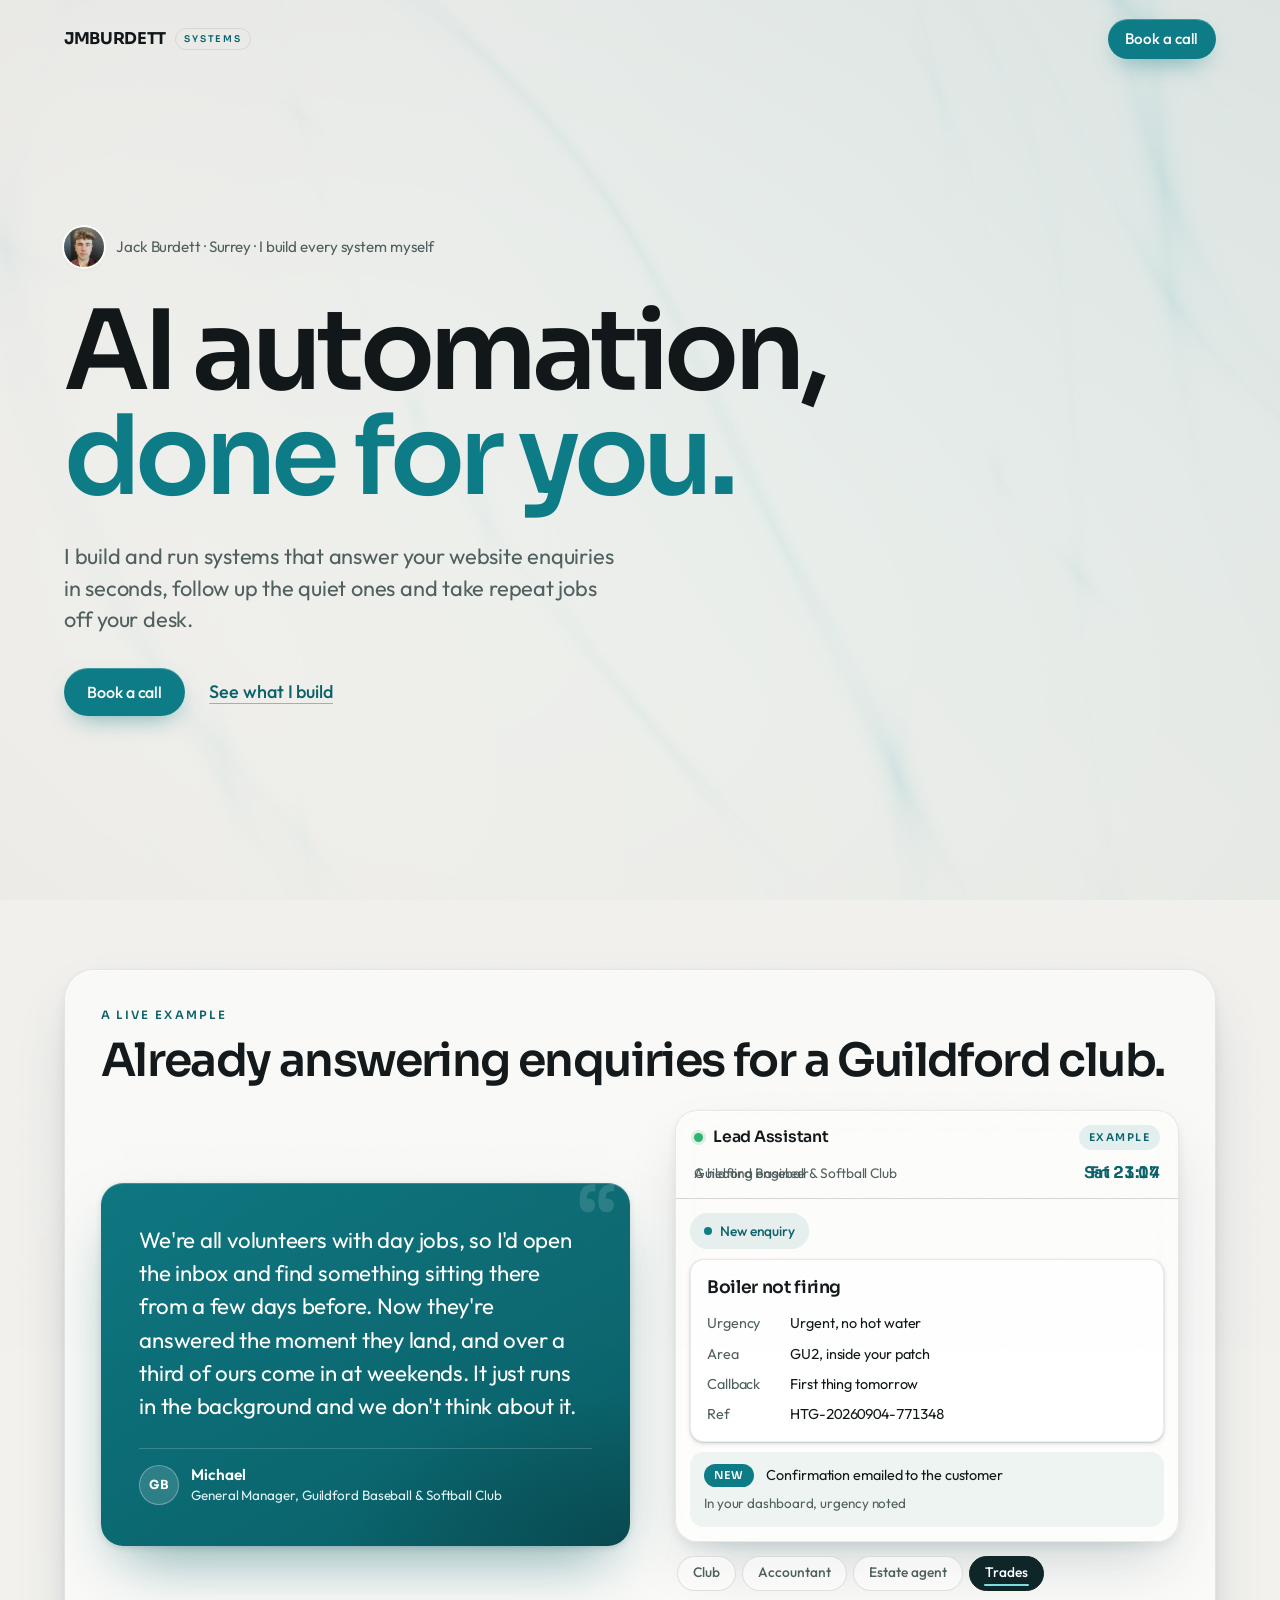
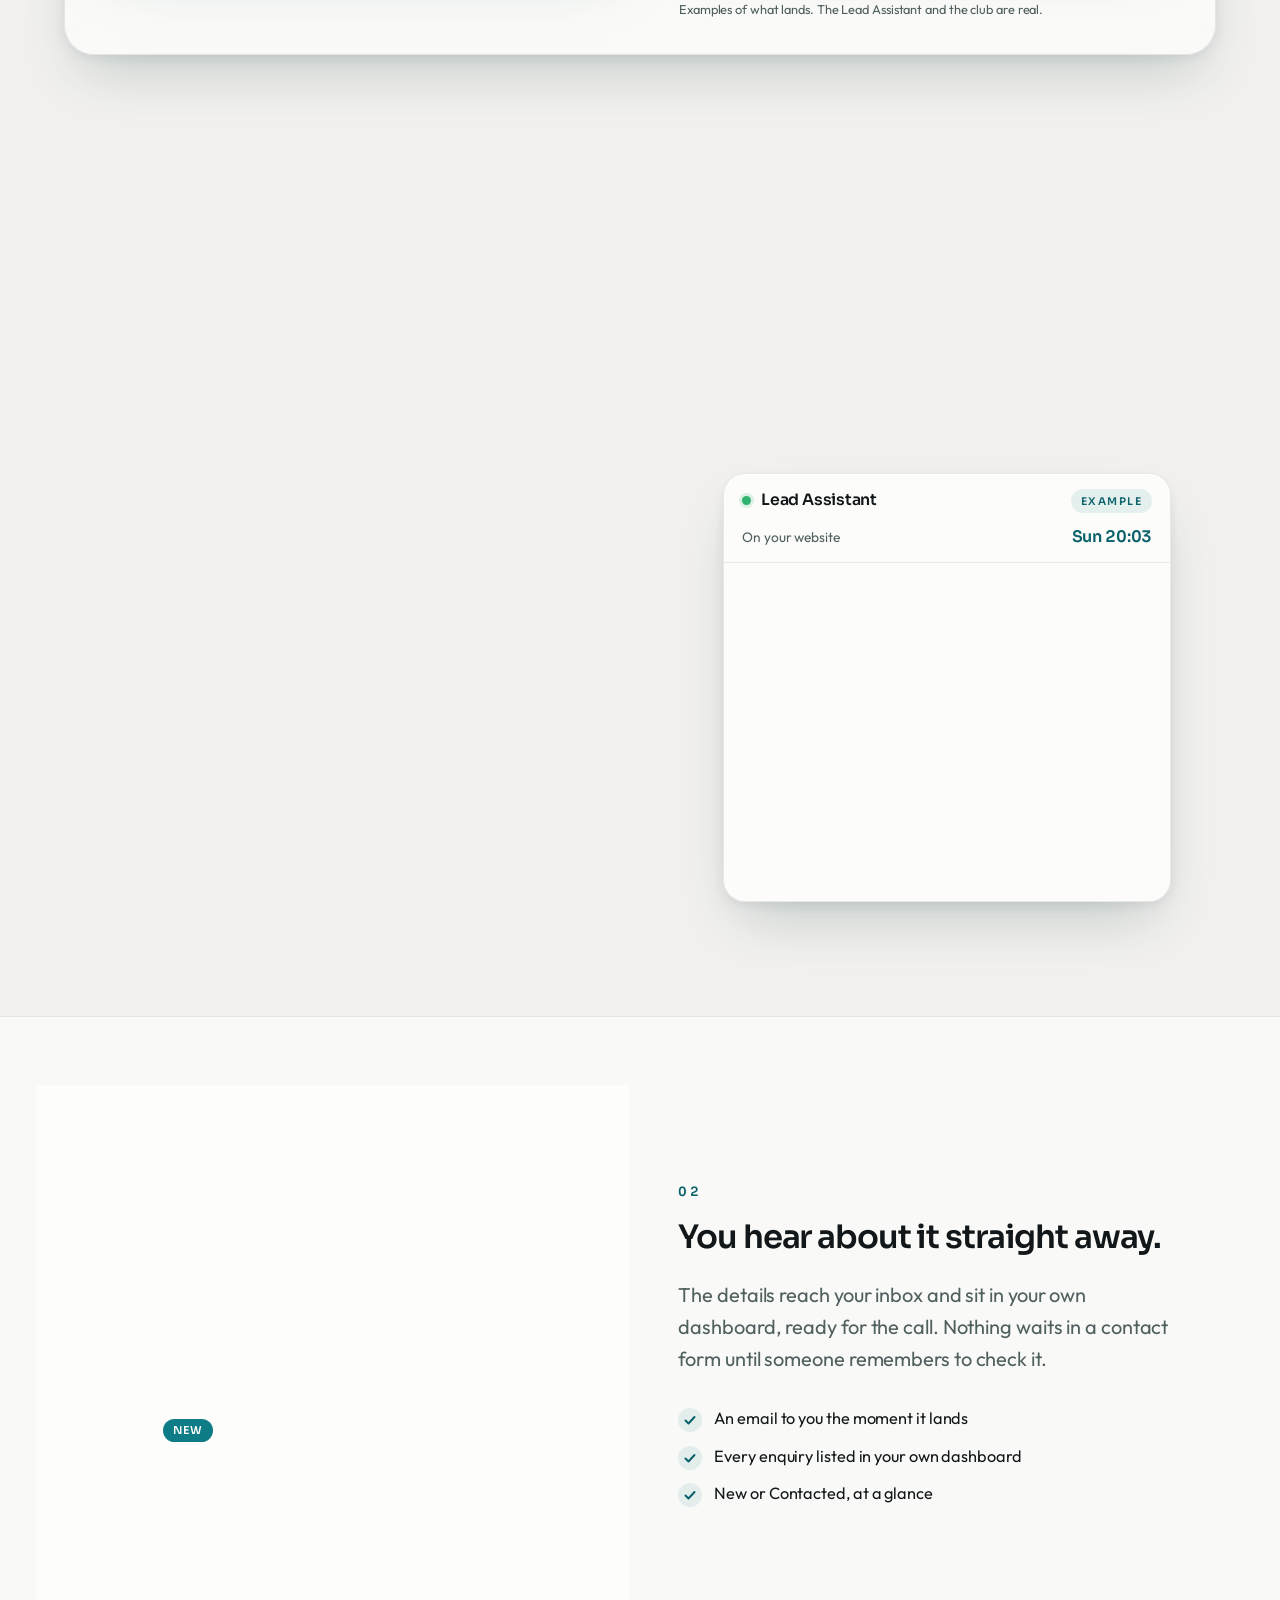
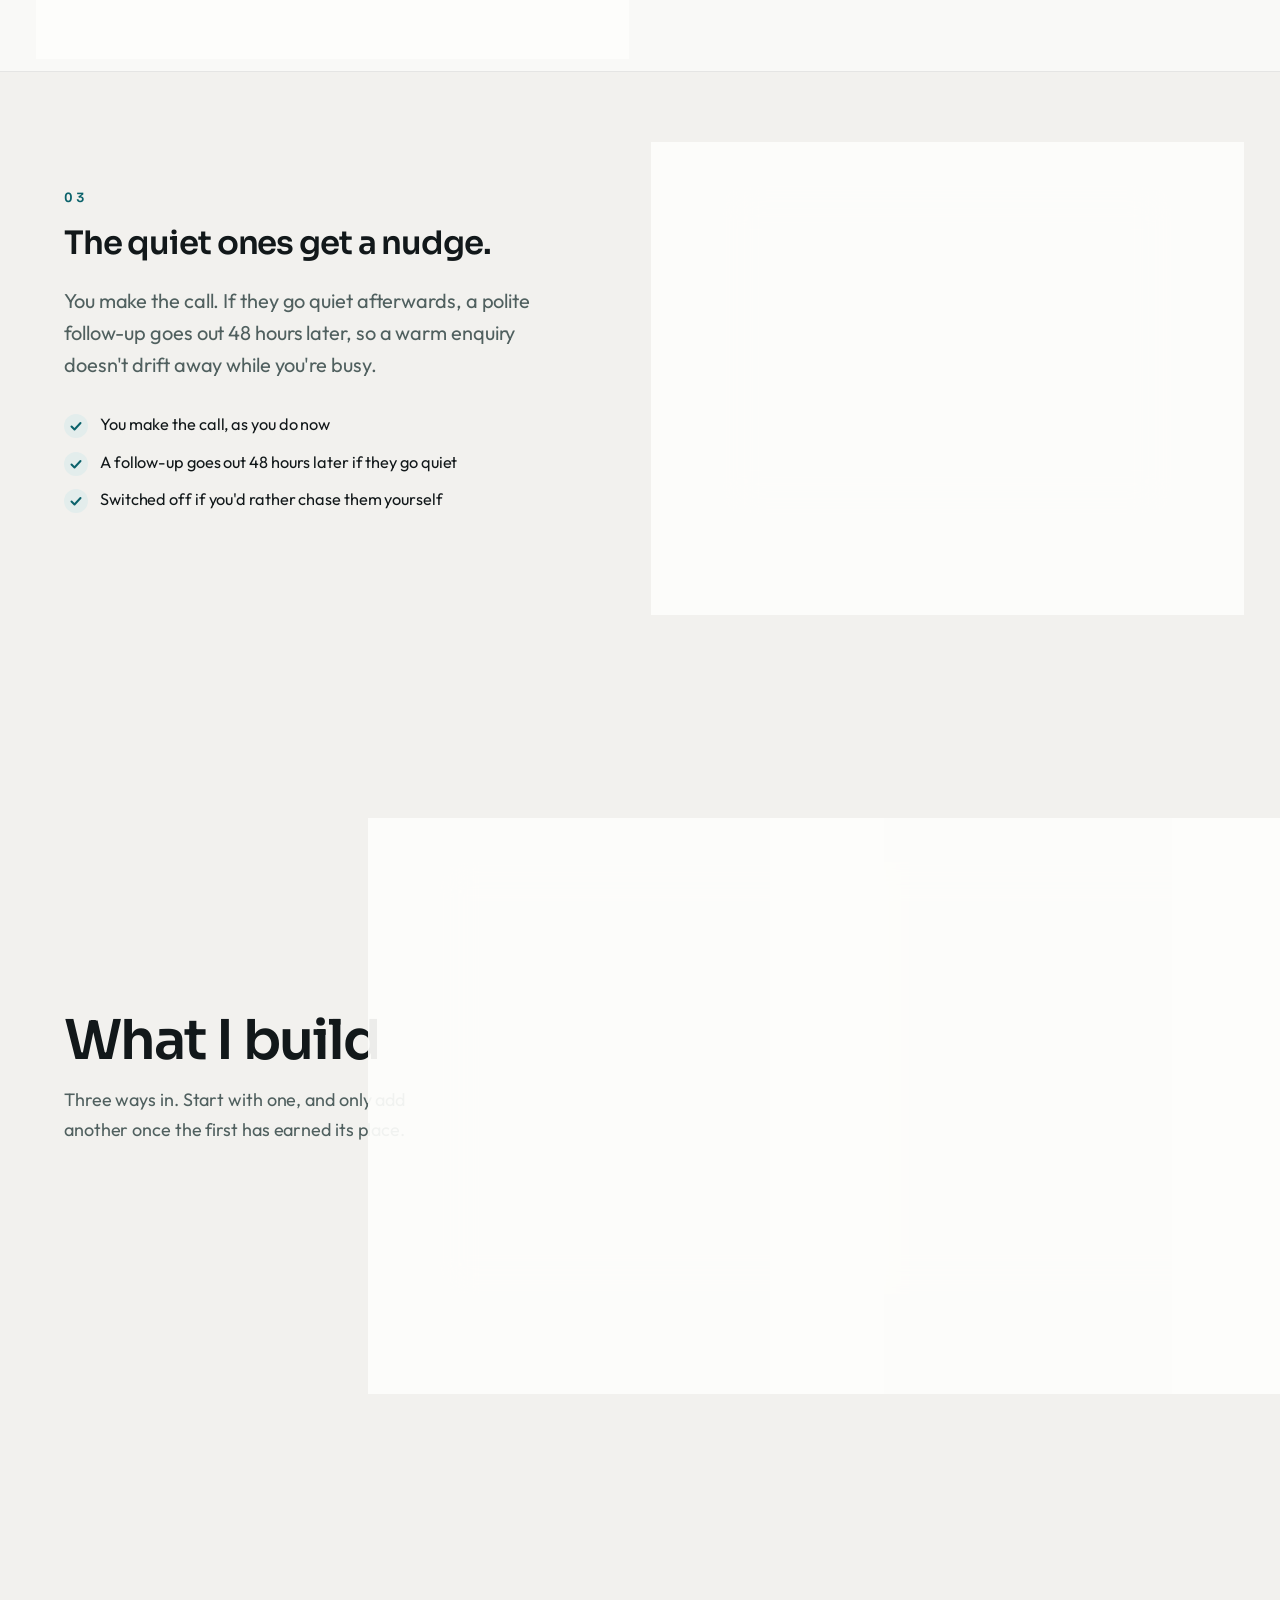
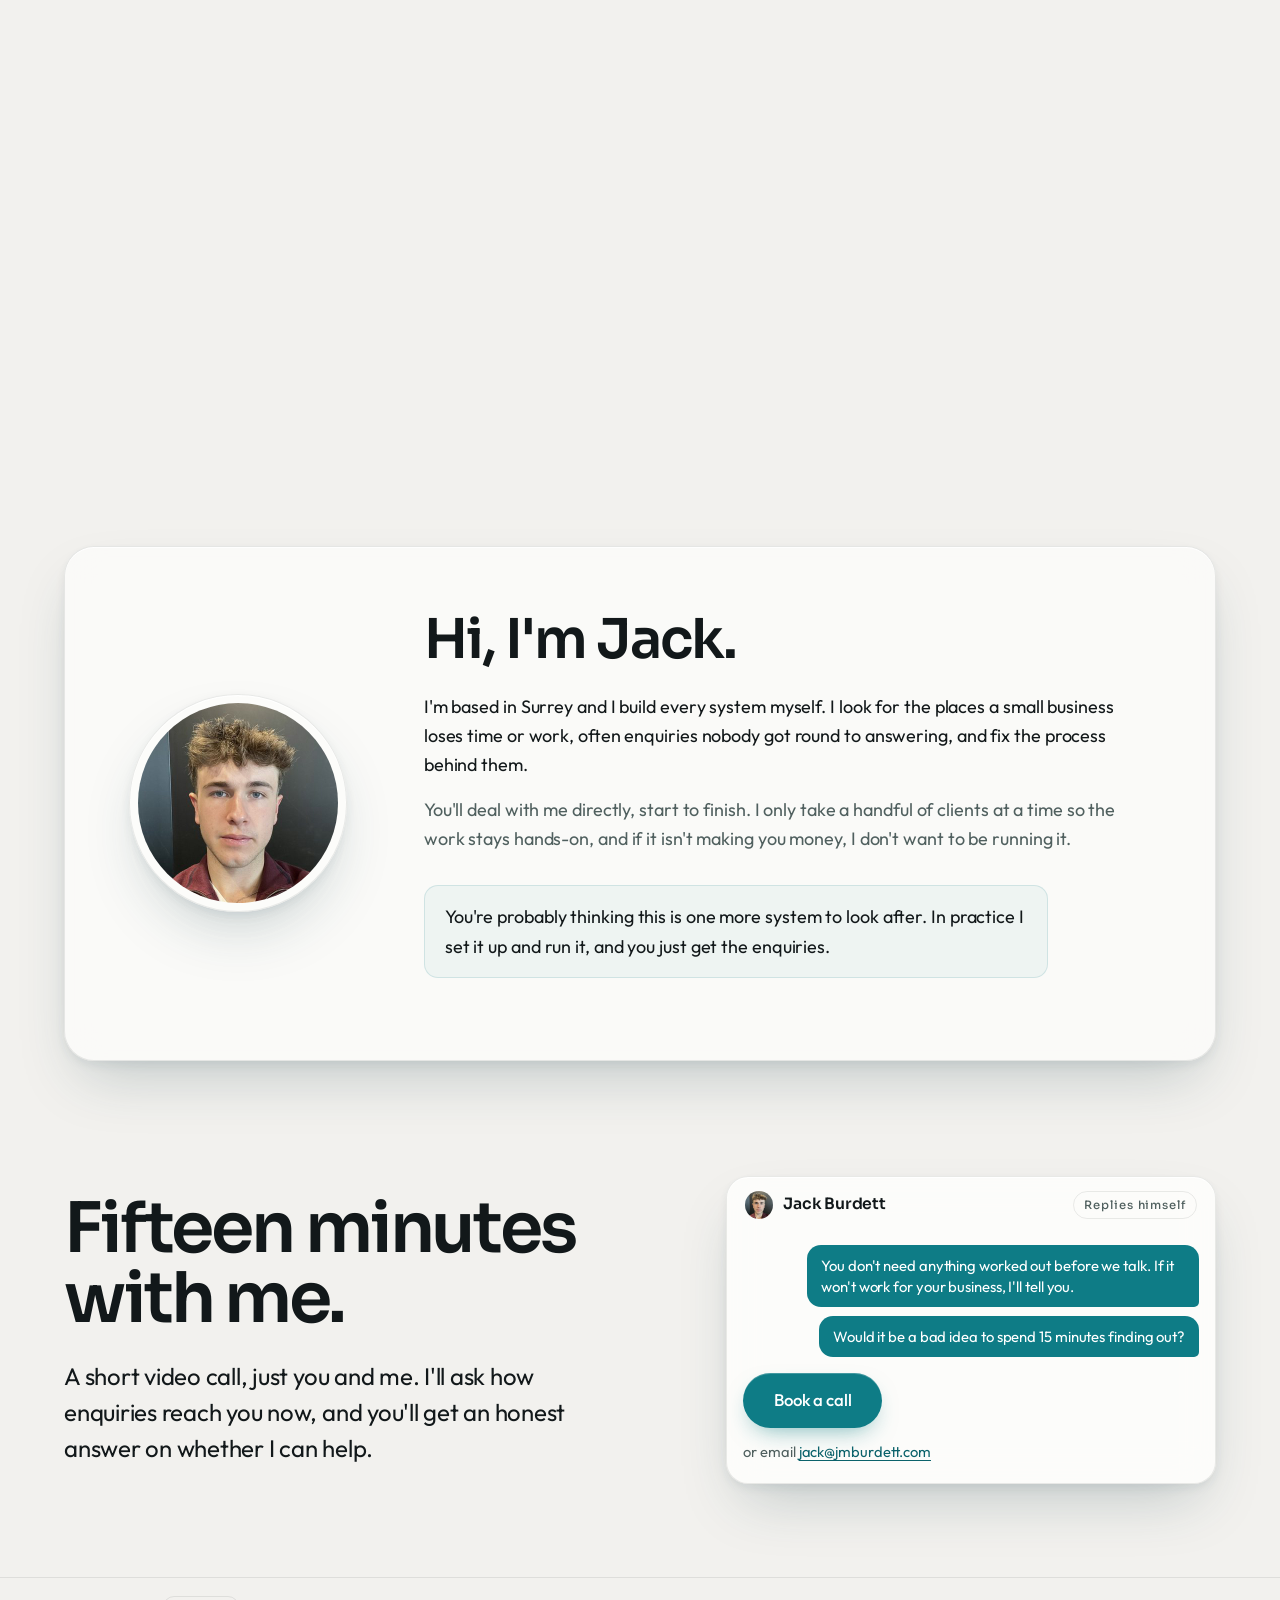
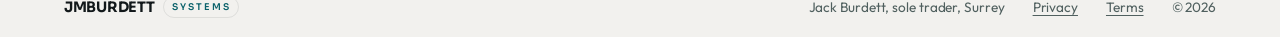
==== commit d2162c37: "feat: how-it-works section with three play-once product demos Three steps (answer, inbox and dashboa" ====
--- a/index.html
+++ b/index.html
@@ -195,6 +195,114 @@
     </div></div>
   </section>
 
+  <!-- HOW IT WORKS (4 Oct): three steps, each beside a mock-up that
+       plays once when it comes into view. Not tied to scroll position. -->
+  <section class="sc-section how" id="how">
+    <div class="sc-wrap">
+      <div class="how__head" data-sc-in data-sc-stagger="70">
+        <p class="eyebrow">How it works</p>
+        <h2 class="h2">What happens when someone gets in touch.</h2>
+      </div>
+
+      <div class="how__row">
+        <div class="how__copy" data-sc-in>
+          <span class="how__num" aria-hidden="true">01</span>
+          <h3>They ask. It answers.</h3>
+          <p>Someone lands on your website on a Sunday evening with a question. The Lead Assistant replies in seconds, takes their details and tells them when to expect a call.</p>
+          <ul class="ticks"><li>Answers in seconds, day or night</li><li>Takes their name, what they need and a time to call</li><li>Sends them a confirmation with a reference</li></ul>
+        </div>
+        <div class="la demo" data-play role="group" aria-label="Example of the Lead Assistant answering an enquiry">
+          <div class="la__head">
+            <span class="la__dot" aria-hidden="true"></span>
+            <span class="la__name">Lead Assistant</span>
+            <span class="la__tag">Example</span>
+          </div>
+          <div class="la__meta"><span>On your website</span><span class="la__clock">Sun 20:03</span></div>
+          <ol class="chat chat--demo">
+            <li class="msg msg--them pl" style="--d:150ms">Hi, do you take on new clients? I need help with my first tax return.</li>
+            <li class="msg msg--us pl" style="--d:1000ms">We do. Can I take your name, and when is a good time to call you?</li>
+            <li class="msg msg--them pl" style="--d:1900ms">Sarah. Monday morning would be best.</li>
+            <li class="msg msg--us pl" style="--d:2800ms">Thanks, Sarah. You'll get a call on Monday morning, and I've emailed you a confirmation.</li>
+          </ol>
+          <p class="demo__ref pl" style="--d:3500ms"><span class="chip__dot" aria-hidden="true"></span>Reference ACC-20260906-418265</p>
+        </div>
+      </div>
+
+      <div class="how__row how__row--flip">
+        <div class="how__copy" data-sc-in>
+          <span class="how__num" aria-hidden="true">02</span>
+          <h3>You hear about it straight away.</h3>
+          <p>The details reach your inbox and sit in your own dashboard, ready for the call. Nothing waits in a contact form until someone remembers to check it.</p>
+          <ul class="ticks"><li>An email to you the moment it lands</li><li>Every enquiry listed in your own dashboard</li><li>New or Contacted, at a glance</li></ul>
+        </div>
+        <div class="la demo demo--feed" data-play role="group" aria-label="Example of an enquiry reaching the inbox and the dashboard">
+          <div class="la__head">
+            <span class="la__dot" aria-hidden="true"></span>
+            <span class="la__name">Where it goes</span>
+            <span class="la__tag">Example</span>
+          </div>
+          <div class="feed">
+            <span class="feed__line pl-line" style="--d:200ms" aria-hidden="true"></span>
+            <div class="feed__item">
+              <span class="feed__dot pl-dot" style="--d:350ms" aria-hidden="true"></span>
+              <p class="feed__label pl" style="--d:350ms">Your inbox</p>
+              <div class="enq__mail pl" style="--d:500ms">
+                <p class="enq__subj">New enquiry: tax return</p>
+                <dl>
+                  <div><dt>Name</dt><dd>Sarah C.</dd></div>
+                  <div><dt>Needs</dt><dd>Her first self-assessment</dd></div>
+                  <div><dt>Callback</dt><dd>Monday morning</dd></div>
+                </dl>
+              </div>
+            </div>
+            <div class="feed__item">
+              <span class="feed__dot pl-dot" style="--d:1350ms" aria-hidden="true"></span>
+              <p class="feed__label pl" style="--d:1350ms">Your dashboard</p>
+              <div class="dash pl" style="--d:1500ms">
+                <div class="dash__row dash__row--new pl" style="--d:1900ms"><span class="pill">New</span><span class="dash__who">Sarah C.</span><span class="dash__when">Sun 20:03</span></div>
+                <div class="dash__row"><span class="pill pill--quiet">Contacted</span><span class="dash__who">D. Patel</span><span class="dash__when">Fri 16:40</span></div>
+                <div class="dash__row"><span class="pill pill--quiet">Contacted</span><span class="dash__who">Hill &amp; Co</span><span class="dash__when">Thu 11:12</span></div>
+              </div>
+            </div>
+          </div>
+        </div>
+      </div>
+
+      <div class="how__row">
+        <div class="how__copy" data-sc-in>
+          <span class="how__num" aria-hidden="true">03</span>
+          <h3>The quiet ones get a nudge.</h3>
+          <p>You make the call. If they go quiet afterwards, a polite follow-up goes out 48 hours later, so a warm enquiry doesn't drift away while you're busy.</p>
+          <ul class="ticks"><li>You make the call, as you do now</li><li>A follow-up goes out 48 hours later if they go quiet</li><li>Switched off if you'd rather chase them yourself</li></ul>
+        </div>
+        <div class="la demo demo--chase" data-play role="group" aria-label="Example of a follow-up going out after 48 hours">
+          <div class="la__head">
+            <span class="la__dot" aria-hidden="true"></span>
+            <span class="la__name">Follow-up</span>
+            <span class="la__tag">Example</span>
+          </div>
+          <div class="track">
+            <span class="track__rail" aria-hidden="true"><span class="track__fill pl-line" style="--d:300ms"></span></span>
+            <ol class="track__stops">
+              <li class="pl-stop" style="--d:300ms"><strong>Sun</strong><span>Enquiry arrives</span></li>
+              <li class="pl-stop" style="--d:1100ms"><strong>Mon</strong><span>You call Sarah</span></li>
+              <li class="pl-stop" style="--d:1900ms"><strong>Wed</strong><span>No reply yet</span></li>
+            </ol>
+          </div>
+          <div class="enq__mail demo__chase pl" style="--d:2300ms">
+            <p class="enq__subj">Following up on your tax return</p>
+            <p class="demo__text">Hi Sarah, just checking you have everything you need after Monday's call. Reply here if you'd like to go ahead.</p>
+          </div>
+          <div class="enq__row pl" style="--d:2900ms">
+            <span class="swap"><span class="pill pill--quiet swap__a">Contacted</span><span class="pill swap__b">Followed up</span></span>
+            <span>Sent 48 hours after your call</span>
+          </div>
+        </div>
+      </div>
+
+    </div>
+  </section>
+
   <!-- 3 · RANGE: what else he builds, panning sideways as the page scrolls
        (Jack, 22 Sep: keep the sideways scrolling). -->
   <section class="range" id="build" data-sc-act="pan" data-sc-span="3.4">
--- a/site.css
+++ b/site.css
@@ -348,6 +348,121 @@
 .enq:hover .enq__tabs button::after,
 .enq:focus-within .enq__tabs button::after { animation-play-state: paused; }
 @keyframes tabfill { to { transform: scaleX(1); } }
+
+/* ================================================================== HOW ==
+   Added 4 Oct. Three steps, copy beside a mock-up. Each mock-up plays
+   once when it comes into view (site.js adds .is-played) and then stays
+   put: nothing follows scroll position or the pointer. Every moving piece
+   carries its own delay in --d.                                           */
+.how { padding-block: calc(var(--sc-section) * 0.5) 0; overflow-x: clip; }
+.how .sc-wrap { max-width: calc(72rem + 2 * var(--sc-gutter)); }
+.how__head { max-width: 40rem; padding-bottom: clamp(1rem, 3vw, 2.5rem); }
+/* Each step is its own tall band: two equal columns, generous air above and
+   below, the mock-up kept small in the middle of its half. Every other band
+   is tinted, edge to edge.                                                 */
+.how__row {
+  position: relative; isolation: isolate;
+  display: grid; grid-template-columns: 1fr 1fr; align-items: center;
+  gap: clamp(2.5rem, 6vw, 6rem);
+  padding-block: clamp(4rem, 8.9vw, 8rem);
+}
+.how__row--flip::before {
+  content: ""; position: absolute; z-index: -1; top: 0; bottom: 0; left: 50%; width: 100vw; transform: translateX(-50%);
+  background: rgba(253, 253, 251, 0.7);
+  border-block: 1px solid var(--jb-line);
+}
+.how__row--flip .how__copy { order: 2; }
+.how__num {
+  display: block; margin-bottom: var(--sc-4);
+  font-family: var(--sc-font-display); font-weight: 600; font-size: 0.8rem; letter-spacing: 0.2em;
+  color: var(--jb-teal-text); font-variant-numeric: tabular-nums;
+}
+.how__copy h3 {
+  margin: 0 0 var(--sc-5);
+  font-family: var(--sc-font-display); font-weight: 600;
+  font-size: clamp(1.6rem, 1.3rem + 0.9vw, 2.1rem); line-height: 1.12; letter-spacing: -0.035em;
+  text-wrap: balance;
+}
+.how__copy p { margin: 0; max-width: 31rem; color: var(--sc-ink-soft); font-size: clamp(1.05rem, 0.95rem + 0.4vw, 1.25rem); line-height: 1.6; text-wrap: pretty; }
+.ticks { margin: var(--sc-6) 0 0; padding: 0; list-style: none; display: grid; gap: 14px; max-width: 31rem; font-size: 1.02rem; line-height: 1.45; }
+.ticks li { position: relative; padding-left: 36px; }
+.ticks li::before {
+  content: ""; position: absolute; left: 0; top: 0.05em; width: 24px; height: 24px; border-radius: 50%;
+  background:
+    url("data:image/svg+xml,%3Csvg xmlns='http://www.w3.org/2000/svg' viewBox='0 0 24 24' fill='none' stroke='%230B626B' stroke-width='2' stroke-linecap='round' stroke-linejoin='round'%3E%3Cpath d='M7.5 12.5l3 3 6-6.5'/%3E%3C/svg%3E") center / 24px no-repeat,
+    color-mix(in oklab, var(--sc-accent) 12%, var(--sc-surface));
+}
+
+.demo { width: 100%; max-width: 28rem; justify-self: center; }
+.demo .la__meta { padding-bottom: 12px; }
+.chat--demo { padding-bottom: 12px; }
+.msg--them { align-self: flex-start; background: #fff; border: 1px solid var(--jb-line); border-bottom-left-radius: 5px; box-shadow: var(--sc-e1); }
+.demo__ref {
+  align-self: flex-start; display: inline-flex; align-items: center; gap: 8px;
+  margin: 0 16px 16px; padding: 7px 14px; border-radius: var(--sc-r-pill);
+  background: color-mix(in oklab, var(--sc-accent) 10%, var(--sc-surface));
+  color: var(--jb-teal-text); font-weight: 500; font-size: 0.84rem; font-variant-numeric: tabular-nums;
+}
+.pill--quiet { background: color-mix(in oklab, var(--sc-ink) 8%, var(--sc-surface)); color: var(--sc-ink-soft); }
+
+/* step 2: a line runs down from the enquiry to the two places it lands */
+.feed { position: relative; display: flex; flex-direction: column; gap: 16px; padding: 6px 16px 18px 40px; }
+.feed__line { position: absolute; left: 21px; top: 16px; bottom: 30px; width: 2px; border-radius: 2px; background: color-mix(in oklab, var(--sc-accent) 45%, transparent); transform-origin: top center; }
+.feed__item { position: relative; }
+.feed__dot { position: absolute; left: -24px; top: 4px; width: 12px; height: 12px; border-radius: 50%; background: var(--sc-accent); box-shadow: 0 0 0 4px var(--sc-surface); }
+.feed__label { margin: 0 0 8px; font-family: var(--sc-font-display); font-weight: 600; font-size: 0.72rem; letter-spacing: 0.16em; text-transform: uppercase; color: var(--jb-teal-text); }
+.dash { border-radius: var(--jb-r-sm); background: #fff; border: 1px solid var(--jb-line); box-shadow: var(--sc-e1); overflow: hidden; }
+.dash__row {
+  display: grid; grid-template-columns: 6.6rem 1fr auto; align-items: center; gap: 10px;
+  padding: 10px 12px; font-size: 0.84rem;
+}
+.dash__row + .dash__row { border-top: 1px solid var(--jb-line); }
+.dash__row .pill { justify-self: start; }
+.dash__row--new { background: color-mix(in oklab, var(--sc-accent) 7%, var(--sc-surface)); }
+.dash__who { font-weight: 500; }
+.dash__when { color: var(--sc-ink-soft); font-variant-numeric: tabular-nums; white-space: nowrap; }
+
+/* step 3: three days on a rail, then the follow-up itself */
+.track { position: relative; padding: 8px 18px 16px; }
+.track__rail { position: absolute; left: 24px; right: 24px; top: 14px; height: 2px; border-radius: 2px; background: var(--jb-line); overflow: hidden; }
+.track__fill { display: block; height: 100%; background: var(--sc-accent); transform-origin: left center; }
+.track__stops { position: relative; margin: 0; padding: 0; list-style: none; display: grid; grid-template-columns: repeat(3, 1fr); }
+.track__stops li { display: flex; flex-direction: column; gap: 2px; padding-top: 22px; position: relative; font-size: 0.82rem; color: var(--sc-ink-soft); }
+.track__stops li::before {
+  content: ""; position: absolute; top: 0; left: 0; width: 14px; height: 14px; border-radius: 50%;
+  background: var(--sc-accent); box-shadow: 0 0 0 4px var(--sc-surface);
+}
+.track__stops li:nth-child(2) { align-items: center; text-align: center; }
+.track__stops li:nth-child(2)::before { left: calc(50% - 7px); }
+.track__stops li:nth-child(3) { align-items: flex-end; text-align: right; }
+.track__stops li:nth-child(3)::before { left: auto; right: 0; }
+.track__stops strong { font-family: var(--sc-font-display); font-weight: 600; font-size: 0.95rem; letter-spacing: -0.01em; color: var(--sc-ink); }
+.demo__chase { margin: 0 14px 10px; }
+.demo__text { margin: 0; font-size: 0.9rem; line-height: 1.5; color: var(--sc-ink-soft); }
+.demo--chase .enq__row { margin: 0 14px 14px; }
+.swap { display: inline-grid; }
+.swap > * { grid-area: 1 / 1; justify-self: start; }
+.swap__a { visibility: hidden; }   /* without JS, and once played: the final state */
+
+/* the play. Hidden only when JS is there to bring it back. */
+.js [data-play] .pl { opacity: 0; transform: translateY(10px); }
+.js [data-play] .pl-line { transform: scaleY(0); }
+.js [data-play] .track__fill.pl-line { transform: scaleX(0); }
+.js [data-play] .pl-dot { transform: scale(0); }
+.js [data-play] .pl-stop { opacity: 0.35; }
+.js [data-play] .pl-stop::before { transform: scale(0.4); background: var(--sc-ink-soft); }
+.js [data-play] .swap__a { visibility: visible; }
+.js [data-play] .swap__b { opacity: 0; transform: scale(0.8); }
+
+.js [data-play].is-played .pl { opacity: 1; transform: none; transition: opacity 460ms var(--sc-ease-out) var(--d, 0ms), transform 460ms var(--sc-ease-out) var(--d, 0ms); }
+.js [data-play].is-played .pl-line { transform: none; transition: transform 1500ms cubic-bezier(0.4, 0, 0.2, 1) var(--d, 0ms); }
+.js [data-play].is-played .track__fill.pl-line { transition-duration: 1700ms; transition-timing-function: linear; }
+.js [data-play].is-played .pl-dot { transform: none; transition: transform 380ms var(--sc-ease-out) var(--d, 0ms); }
+.js [data-play].is-played .pl-stop { opacity: 1; transition: opacity 300ms var(--sc-ease-out) var(--d, 0ms); }
+.js [data-play].is-played .pl-stop::before { transform: none; background: var(--sc-accent); transition: transform 380ms var(--sc-ease-out) var(--d, 0ms), background-color 300ms var(--sc-ease-out) var(--d, 0ms); }
+.js [data-play].is-played .dash__row--new .pill { animation: pop 420ms var(--sc-ease-out) 2250ms both; }
+.js [data-play].is-played .swap__a { opacity: 0; transition: opacity 260ms var(--sc-ease-out) 3700ms; }
+.js [data-play].is-played .swap__b { opacity: 1; transform: none; transition: opacity 320ms var(--sc-ease-out) 3800ms, transform 320ms var(--sc-ease-out) 3800ms; }
 
 /* ================================================================ RANGE ==
    One pinned act: the rail of services pans sideways as the page scrolls
@@ -447,6 +562,11 @@
   .enq__body { padding: 12px; }
   .enq__mail { padding: 12px 13px; }
   .enq__mail dl div { grid-template-columns: 4.6rem 1fr; }
+  .how__row { grid-template-columns: 1fr; gap: var(--sc-6); }
+  .how__row--flip .how__copy { order: 0; }
+  .demo { justify-self: start; }
+  .how__row { padding-block: var(--sc-7); }
+  .dash__row { grid-template-columns: auto 1fr auto; }
   .about__grid { grid-template-columns: 1fr; }
   /* one column stretches its items: keep the photo's ring hugging the photo */
   .about__photo { justify-self: start; }
@@ -468,4 +588,9 @@
 @media (prefers-reduced-motion: reduce) {
   .js .enq__scene :is(.enq__toast, .enq__mail, .enq__mail dl > div, .enq__row) { transform: none !important; transition-duration: 200ms; transition-delay: 0s !important; }
   .js .enq.is-live .is-active .pill { animation: none; }
-}
+  /* the how-it-works mock-ups are shown finished, nothing plays */
+  .js [data-play] :is(.pl, .pl-line, .pl-dot, .pl-stop, .swap__b),
+  .js [data-play] .pl-stop::before { opacity: 1 !important; transform: none !important; transition: none !important; animation: none !important; }
+  .js [data-play] .pl-stop::before { background: var(--sc-accent) !important; }
+  .js [data-play] .swap__a { visibility: hidden !important; }
+}
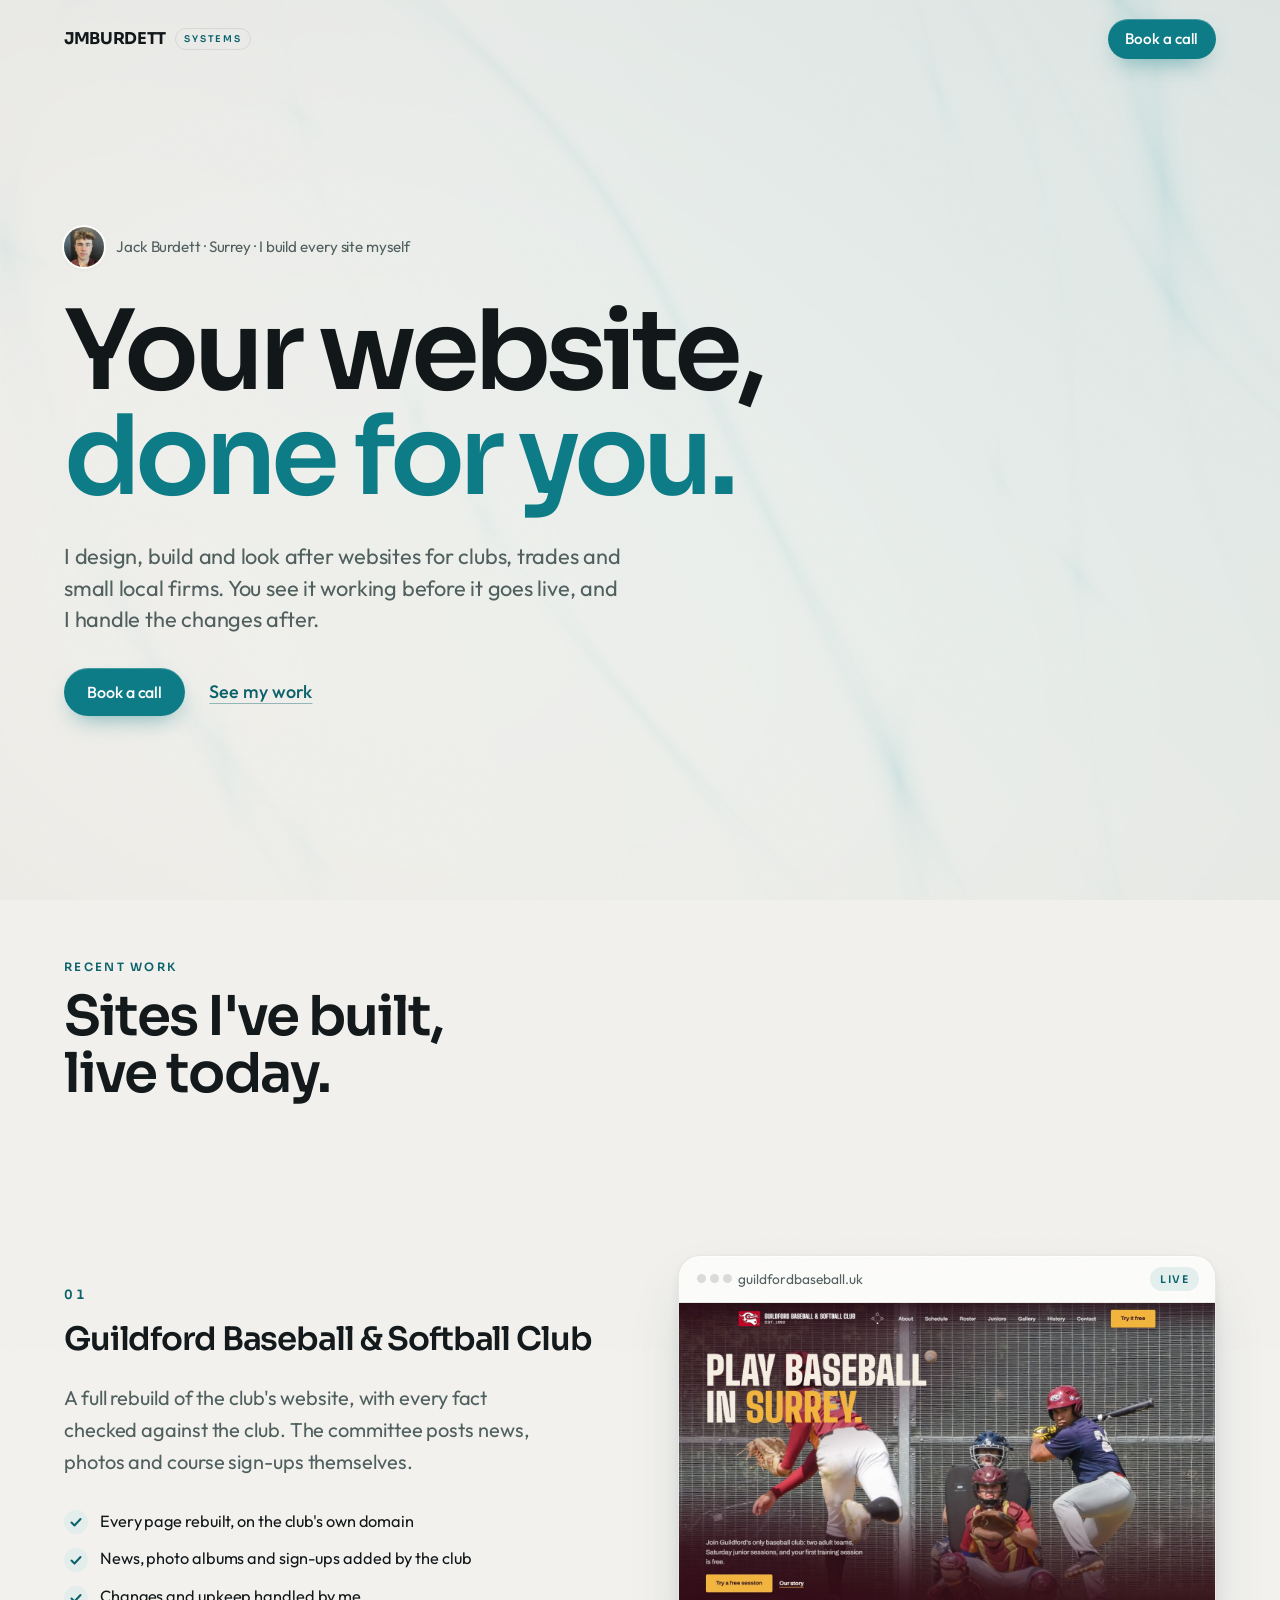
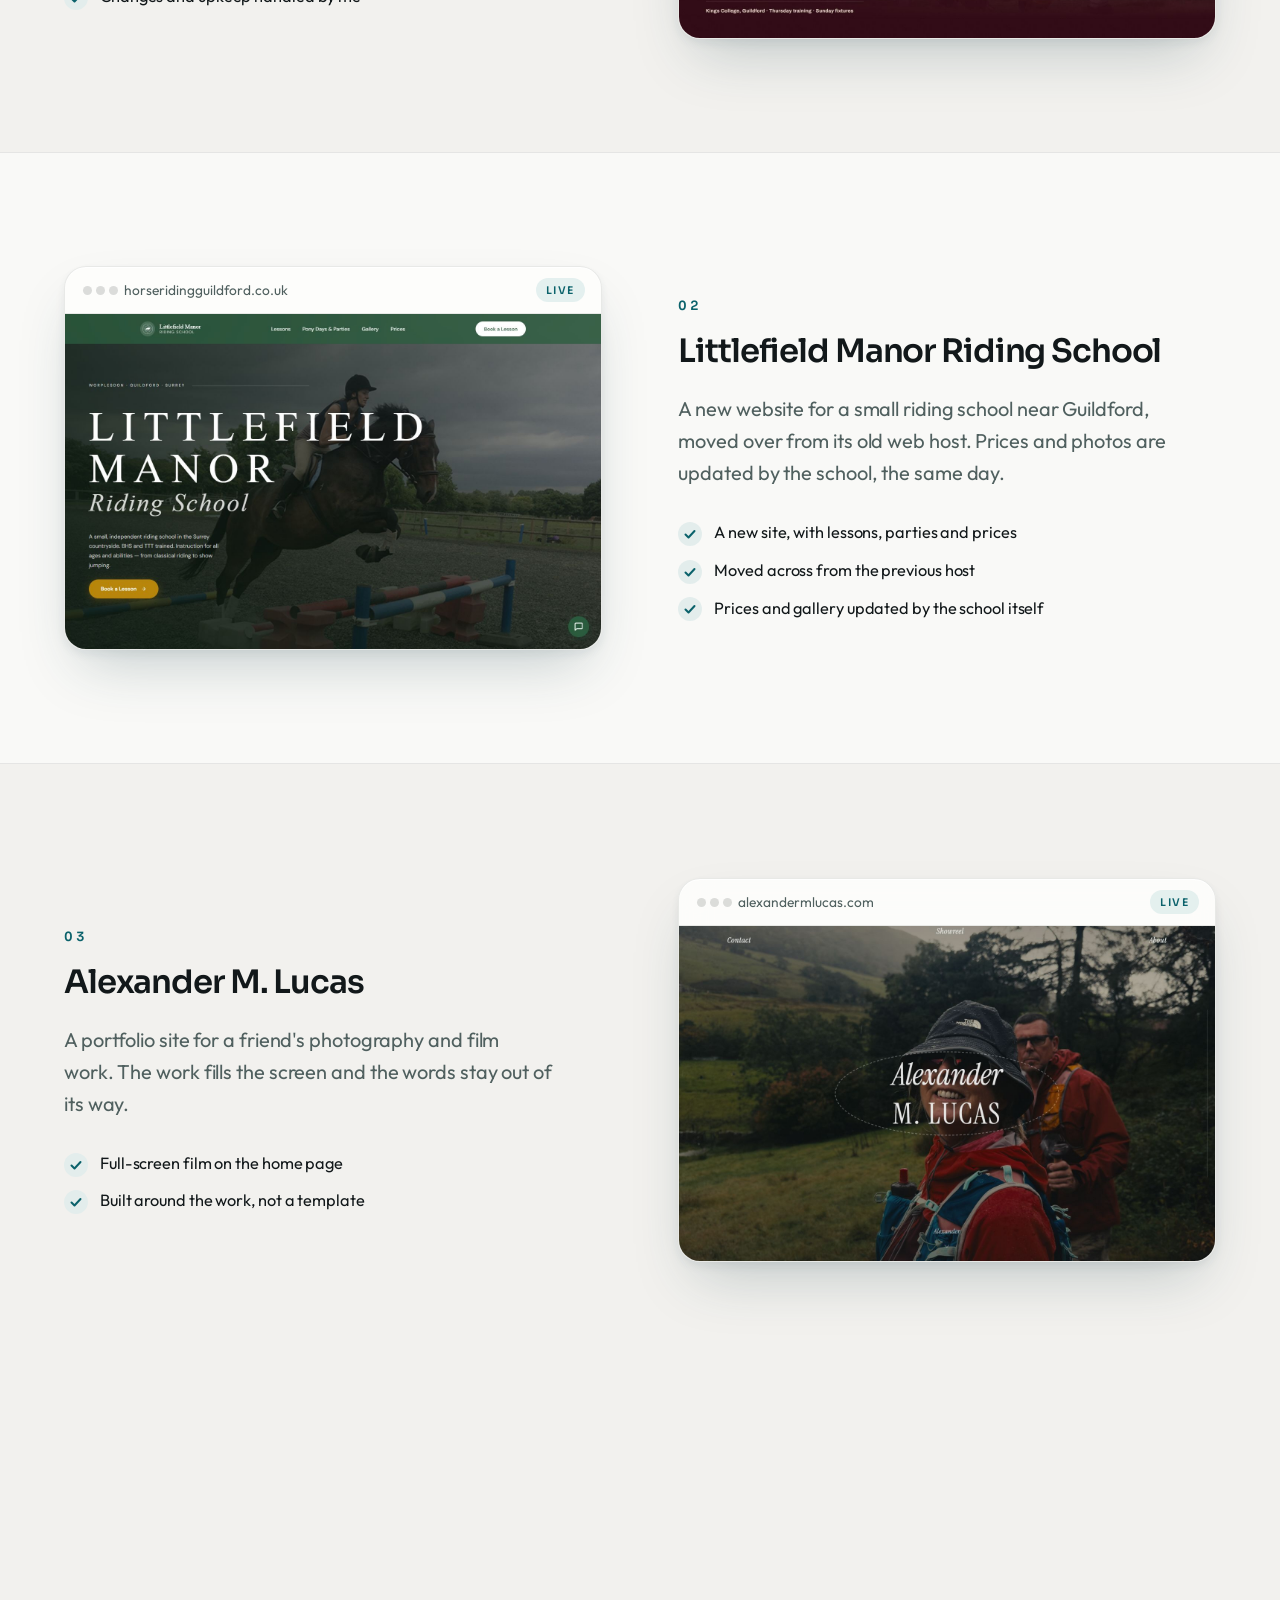
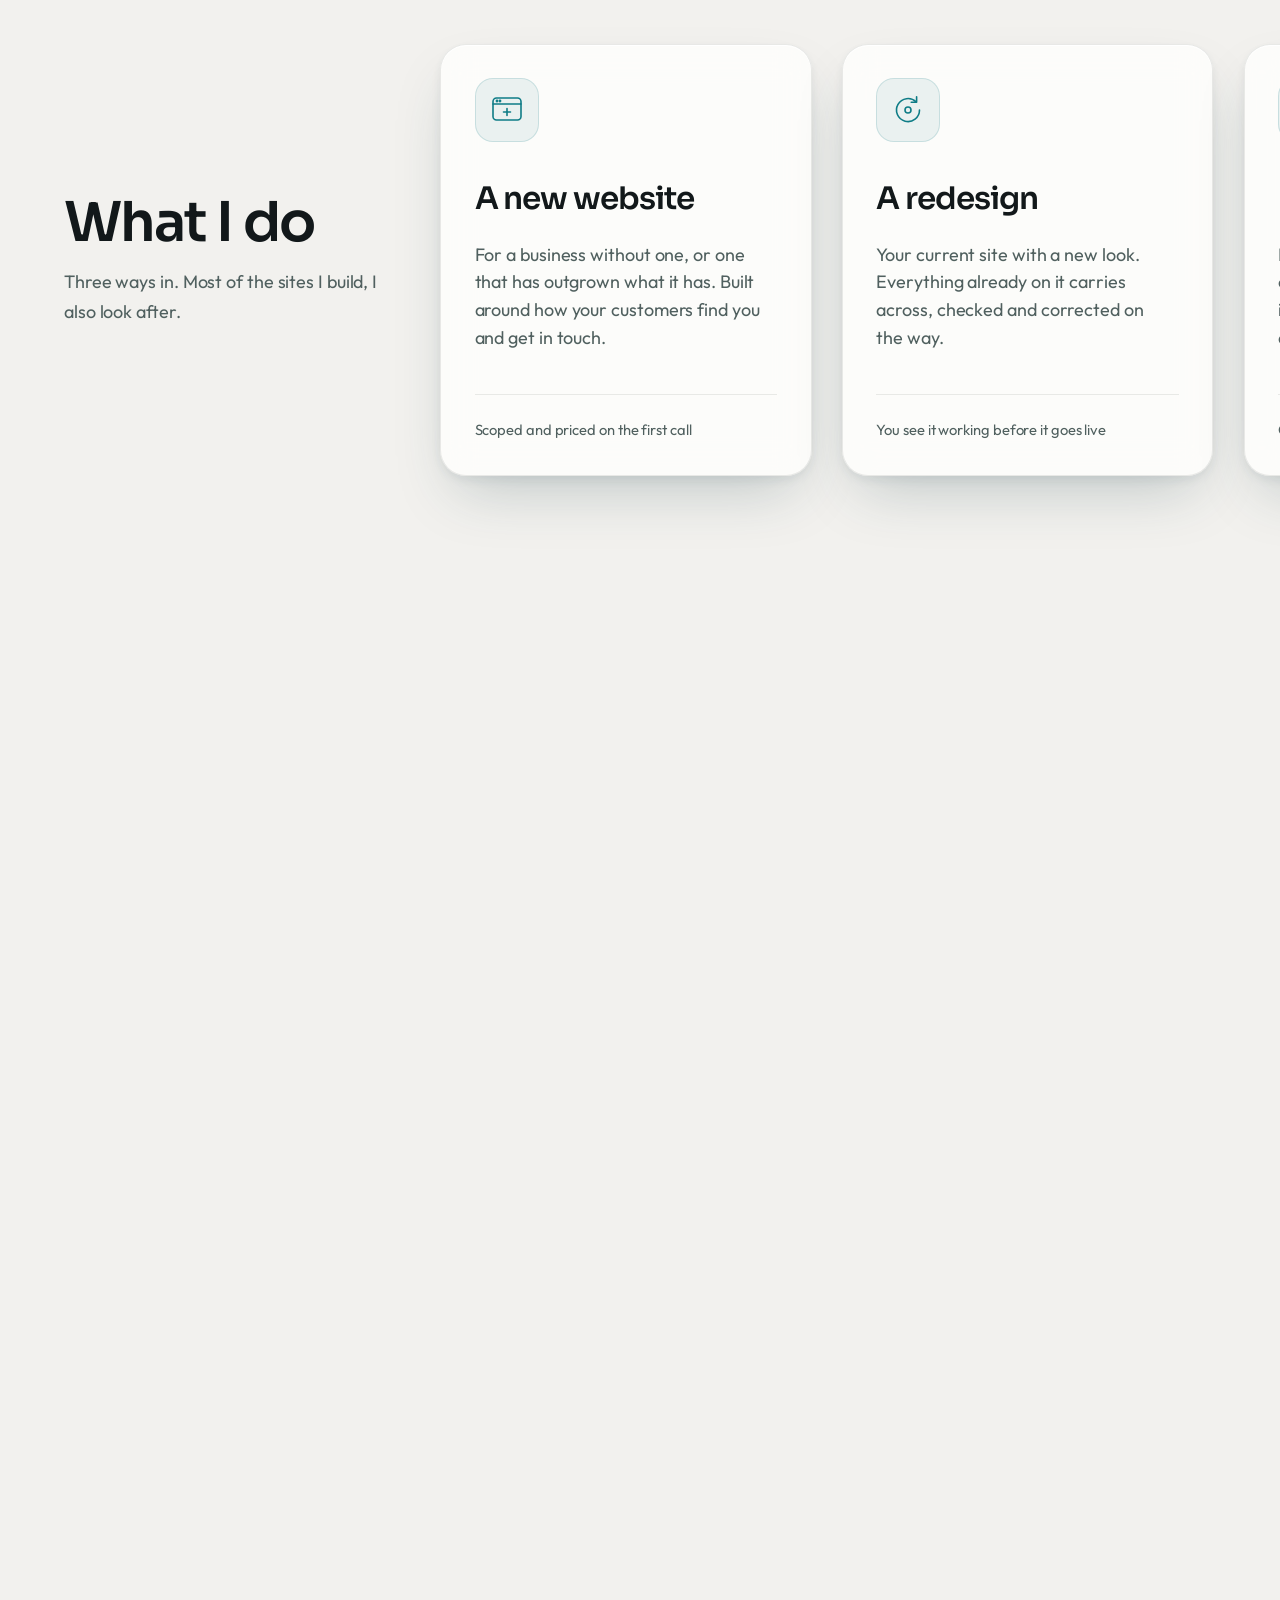
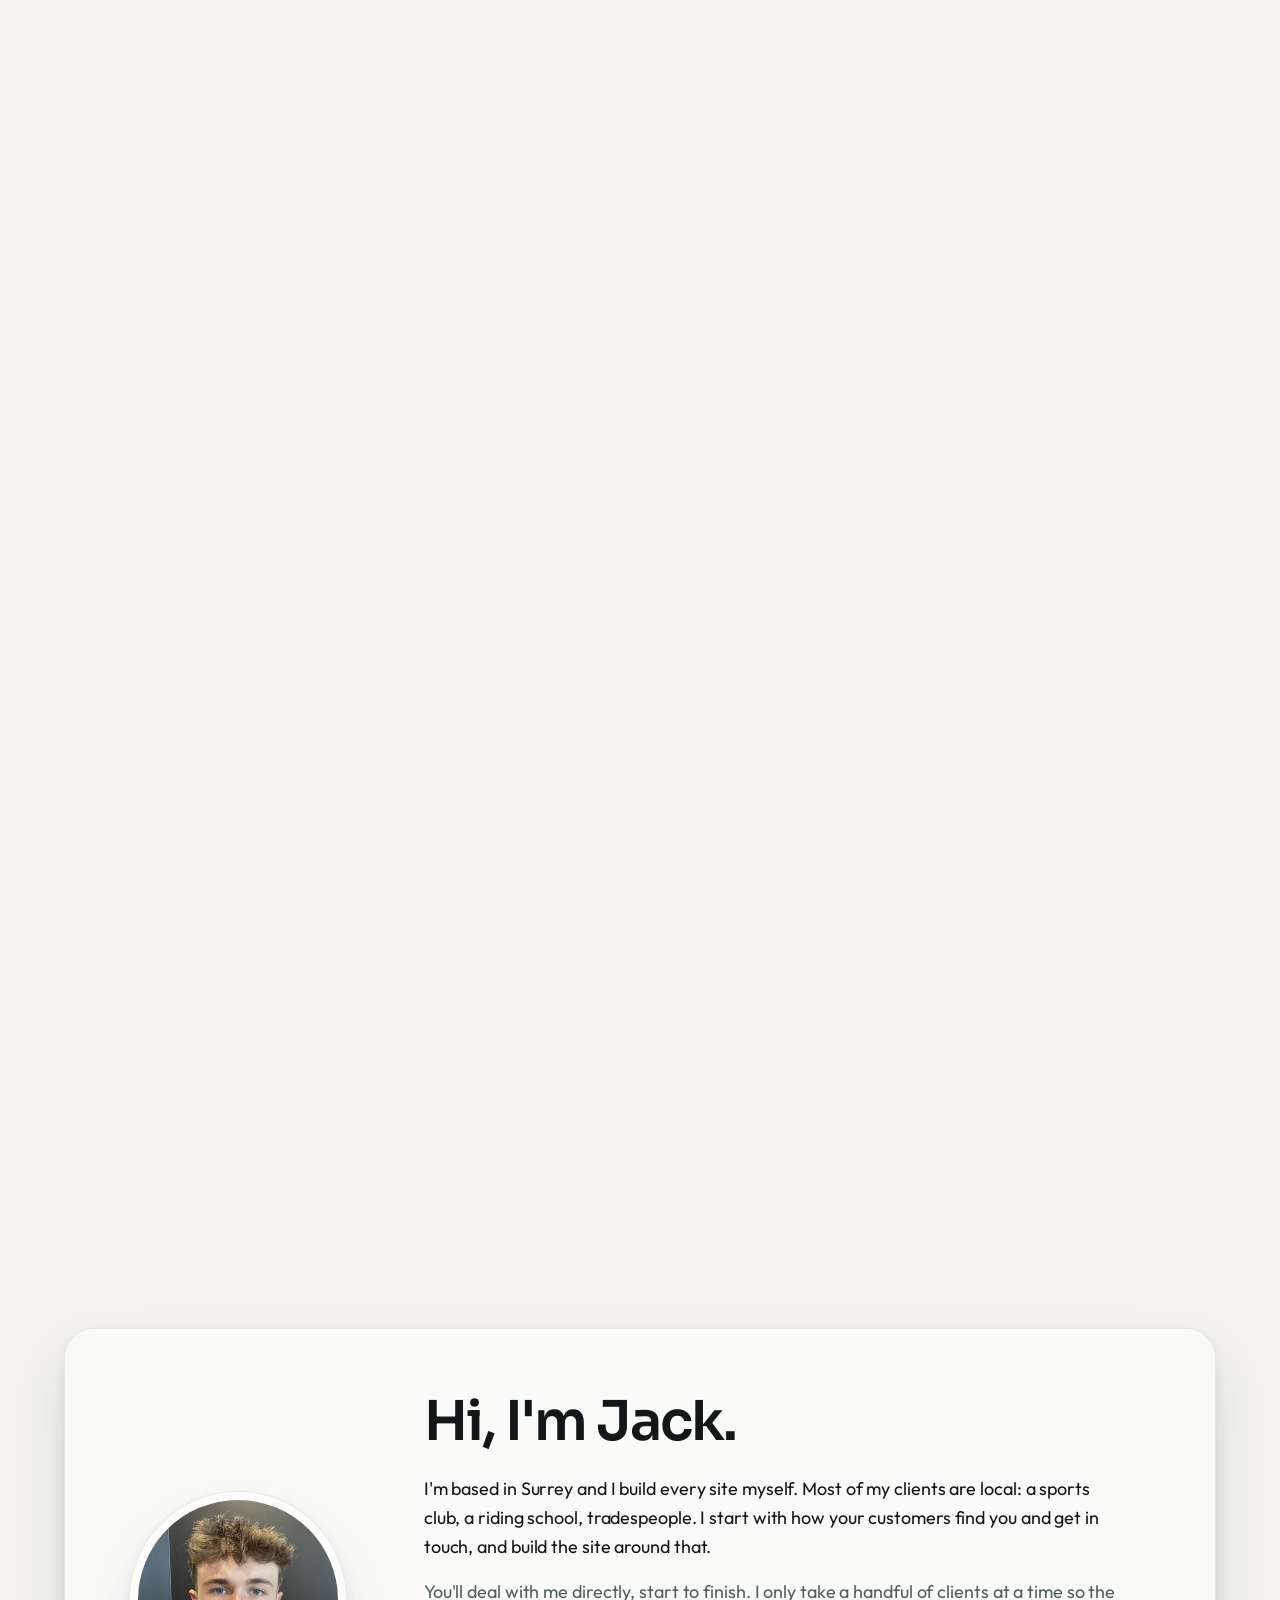
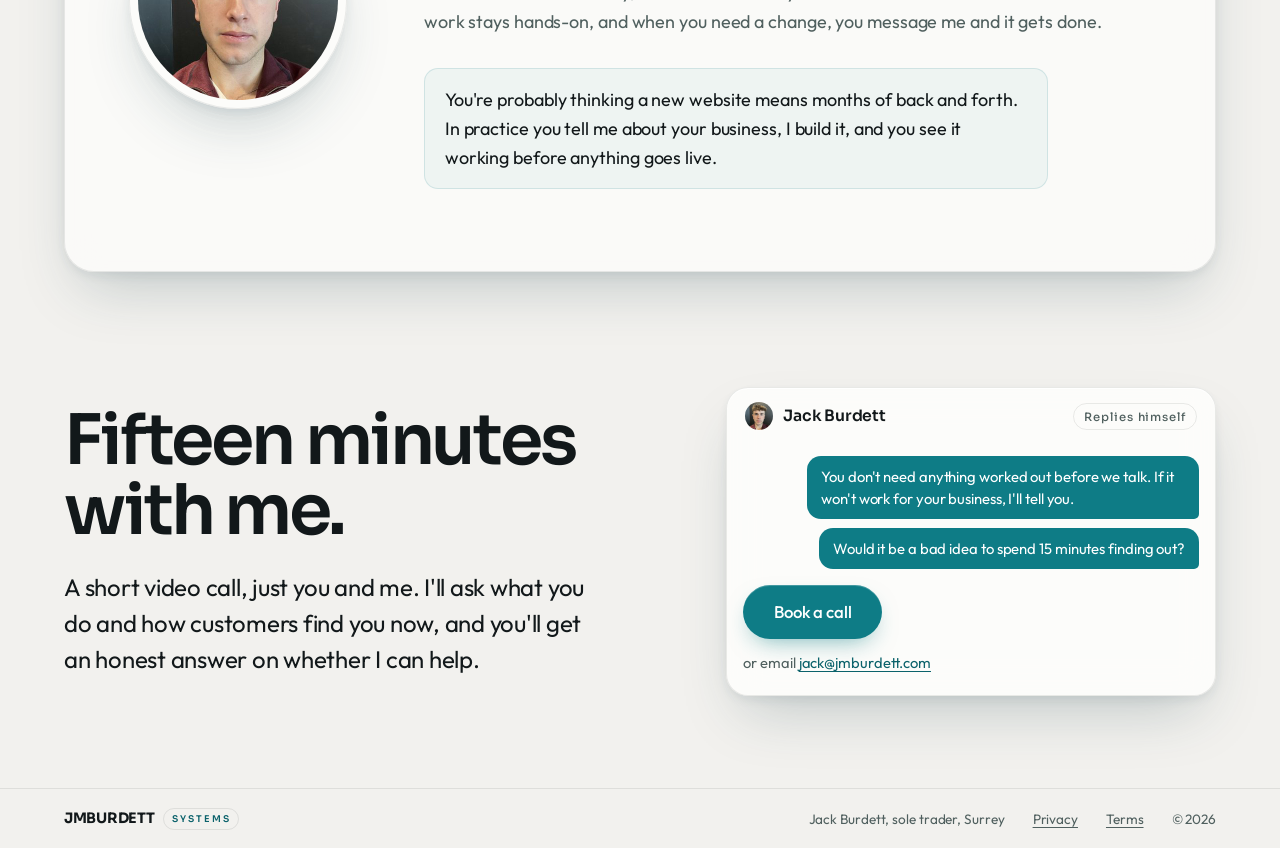
==== commit 0f4b5f34: "feat: websites only, Recent work replaces the Lead Assistant sections Hero is now "Your website, don" ====
--- a/index.html
+++ b/index.html
@@ -3,13 +3,13 @@
 <head>
 <meta charset="utf-8">
 <meta name="viewport" content="width=device-width, initial-scale=1, viewport-fit=cover">
-<title>JMBurdett Systems · AI automation, done for you</title>
-<meta name="description" content="Jack Burdett builds and runs AI automation for small businesses: a Lead Assistant that answers every enquiry, reactivation of old leads, and bespoke systems. Surrey, UK.">
+<title>JMBurdett Systems · Websites for local businesses</title>
+<meta name="description" content="Jack Burdett designs, builds and looks after websites for clubs, trades and small local businesses. Surrey, UK.">
 <link rel="canonical" href="https://jmburdett.com/">
 <meta property="og:type" content="website">
 <meta property="og:site_name" content="JMBurdett Systems">
-<meta property="og:title" content="JMBurdett Systems · AI automation, done for you">
-<meta property="og:description" content="Systems that answer your website enquiries in seconds, follow up the quiet ones and take repeat jobs off your desk. Built and run by Jack Burdett.">
+<meta property="og:title" content="JMBurdett Systems · Websites for local businesses">
+<meta property="og:description" content="Websites for clubs, trades and small local businesses, designed, built and looked after by Jack Burdett.">
 <meta property="og:url" content="https://jmburdett.com/">
 <meta property="og:image" content="https://jmburdett.com/og.png">
 <meta name="twitter:card" content="summary_large_image">
@@ -34,7 +34,7 @@
       "name": "JMBurdett Systems",
       "url": "https://jmburdett.com/",
       "email": "jack@jmburdett.com",
-      "description": "AI automation for small businesses: Lead Assistant, lead reactivation and bespoke systems.",
+      "description": "Website design, build and upkeep for clubs, trades and small local businesses.",
       "areaServed": "GB",
       "address": { "@type": "PostalAddress", "addressRegion": "Surrey", "addressCountry": "GB" },
       "founder": { "@id": "https://jmburdett.com/#jack" }
@@ -66,269 +66,98 @@
 <main id="top">
 
   <!-- 1 · The promise, on its own and large (Jack, 22 Sep: no map, no panel
-       here; "keep AI automation done for you but make it bigger"). -->
+       here). 15 Oct: websites only. -->
   <section id="hero" class="hero">
 
       <div class="hero-copy">
-        <p class="byline"><img src="assets/jack.jpg" width="40" height="40" alt="">Jack Burdett · Surrey · I build every system myself</p>
-        <h1 class="hero-title">AI automation,<br><span class="accent">done for you.</span></h1>
-        <p class="hero-sub">I build and run systems that answer your website enquiries in seconds, follow up the quiet ones and take repeat jobs off your desk.</p>
+        <p class="byline"><img src="assets/jack.jpg" width="40" height="40" alt="">Jack Burdett · Surrey · I build every site myself</p>
+        <h1 class="hero-title">Your website,<br><span class="accent">done for you.</span></h1>
+        <p class="hero-sub">I design, build and look after websites for clubs, trades and small local firms. You see it working before it goes live, and I handle the changes after.</p>
         <p class="hero-cta">
           <a class="btn" href="https://cal.com/jackburdett/introcall" target="_blank" rel="noopener">Book a call</a>
-          <a class="textlink" href="#build">See what I build</a>
+          <a class="textlink" href="#work">See my work</a>
         </p>
       </div>
 
   </section>
 
-  <!-- 2 · SUBSTANCE: a real client's words beside the thing itself, its
-       examples landing in turn. No figures: to an outsider they need context
-       the page can't give (Jack, 11 Sep). -->
-
-  <section class="sc-section proof" id="proof">
-    <div class="sc-wrap"><div class="proof__grid">
-      <div class="proof__head" data-sc-in data-sc-stagger="70">
-        <p class="eyebrow">A live example</p>
-        <h2 class="h2">Already answering enquiries for a Guildford club.</h2>
-      </div>
-
-      <div class="proof__left" data-sc-in>
-        <figure class="quote">
-          <span class="quote__mark" aria-hidden="true">&ldquo;</span>
-          <blockquote>
-            <p>We're all volunteers with day jobs, so I'd open the inbox and find something sitting there from a few days before. Now they're answered the moment they land, and over a third of ours come in at weekends. It just runs in the background and we don't think about it.</p>
-          </blockquote>
-          <figcaption>
-            <span class="quote__av" aria-hidden="true">GB</span>
-            <span class="quote__who"><strong>Michael</strong><span>General Manager, Guildford Baseball &amp; Softball Club</span></span>
-          </figcaption>
-        </figure>
-      </div>
-
-      <div class="enq" id="enq">
-        <div class="la la--enq" role="group" aria-label="Examples of enquiries the Lead Assistant handles">
-          <div class="la__head">
-            <span class="la__dot" aria-hidden="true"></span>
-            <span class="la__name">Lead Assistant</span>
-            <span class="la__tag">Example</span>
-          </div>
-          <div class="enq__scenes">
-
-            <div class="enq__scene is-active" data-name="Club">
-              <div class="la__meta"><span>Guildford Baseball &amp; Softball Club</span><span class="la__clock">Sat 21:14</span></div>
-              <div class="enq__body">
-                <p class="enq__toast"><span class="chip__dot" aria-hidden="true"></span>New enquiry</p>
-                <div class="enq__mail">
-                  <p class="enq__subj">Junior taster session</p>
-                  <dl>
-                    <div><dt>Player</dt><dd>Age 10, new to baseball</dd></div>
-                    <div><dt>Wants</dt><dd>A Saturday junior session</dd></div>
-                    <div><dt>Contact</dt><dd>Parent's email and phone</dd></div>
-                    <div><dt>Arrived</dt><dd>Saturday, 21:14</dd></div>
-                  </dl>
-                </div>
-                <div class="enq__row"><span class="pill">New</span><span>Confirmation sent to the parent</span><span class="enq__muted">Waiting in the club's dashboard</span></div>
-              </div>
-            </div>
-
-            <div class="enq__scene" data-name="Accountant">
-              <div class="la__meta"><span>An accountancy practice</span><span class="la__clock">Sun 20:03</span></div>
-              <div class="enq__body">
-                <p class="enq__toast"><span class="chip__dot" aria-hidden="true"></span>New enquiry</p>
-                <div class="enq__mail">
-                  <p class="enq__subj">New client: tax return</p>
-                  <dl>
-                    <div><dt>Name</dt><dd>Sarah C.</dd></div>
-                    <div><dt>Needs</dt><dd>Her first self-assessment</dd></div>
-                    <div><dt>Callback</dt><dd>Monday morning</dd></div>
-                    <div><dt>Ref</dt><dd>ACC-20260906-418265</dd></div>
-                  </dl>
-                </div>
-                <div class="enq__row"><span class="pill">New</span><span>Confirmation emailed to Sarah</span><span class="enq__muted">Followed up if she goes quiet after your call</span></div>
-              </div>
-            </div>
-
-            <div class="enq__scene" data-name="Estate agent">
-              <div class="la__meta"><span>An estate agent</span><span class="la__clock">Tue 22:41</span></div>
-              <div class="enq__body">
-                <p class="enq__toast"><span class="chip__dot" aria-hidden="true"></span>New enquiry</p>
-                <div class="enq__mail">
-                  <p class="enq__subj">Valuation request</p>
-                  <dl>
-                    <div><dt>Property</dt><dd>3-bed semi, GU1</dd></div>
-                    <div><dt>Timing</dt><dd>Selling before spring</dd></div>
-                    <div><dt>Callback</dt><dd>Wednesday afternoon</dd></div>
-                    <div><dt>Ref</dt><dd>EST-20260908-225071</dd></div>
-                  </dl>
-                </div>
-                <div class="enq__row"><span class="pill">New</span><span>Confirmation emailed to the owner</span><span class="enq__muted">In your dashboard, ready to call</span></div>
-              </div>
-            </div>
-
-            <div class="enq__scene" data-name="Trades">
-              <div class="la__meta"><span>A heating engineer</span><span class="la__clock">Fri 23:07</span></div>
-              <div class="enq__body">
-                <p class="enq__toast"><span class="chip__dot" aria-hidden="true"></span>New enquiry</p>
-                <div class="enq__mail">
-                  <p class="enq__subj">Boiler not firing</p>
-                  <dl>
-                    <div><dt>Urgency</dt><dd>Urgent, no hot water</dd></div>
-                    <div><dt>Area</dt><dd>GU2, inside your patch</dd></div>
-                    <div><dt>Callback</dt><dd>First thing tomorrow</dd></div>
-                    <div><dt>Ref</dt><dd>HTG-20260904-771348</dd></div>
-                  </dl>
-                </div>
-                <div class="enq__row"><span class="pill">New</span><span>Confirmation emailed to the customer</span><span class="enq__muted">In your dashboard, urgency noted</span></div>
-              </div>
-            </div>
-
-          </div>
-        </div>
-        <div class="enq__tabs" role="group" aria-label="Choose an example">
-          <button type="button" aria-pressed="true">Club</button>
-          <button type="button" aria-pressed="false">Accountant</button>
-          <button type="button" aria-pressed="false">Estate agent</button>
-          <button type="button" aria-pressed="false">Trades</button>
-        </div>
-        <p class="enq__note">Examples of what lands. The Lead Assistant and the club are real.</p>
-      </div>
-    </div></div>
-  </section>
-
-  <!-- HOW IT WORKS (4 Oct): three steps, each beside a mock-up that
-       plays once when it comes into view. Not tied to scroll position. -->
-  <section class="sc-section how" id="how">
+  <!-- 2 · SUBSTANCE (15 Oct): real sites, each beside a screenshot of the
+       live page. Every other band tinted, as the old how-it-works was. -->
+  <section class="sc-section how work" id="work">
     <div class="sc-wrap">
       <div class="how__head" data-sc-in data-sc-stagger="70">
-        <p class="eyebrow">How it works</p>
-        <h2 class="h2">What happens when someone gets in touch.</h2>
+        <p class="eyebrow">Recent work</p>
+        <h2 class="h2">Sites I've built, live today.</h2>
       </div>
 
       <div class="how__row">
         <div class="how__copy" data-sc-in>
           <span class="how__num" aria-hidden="true">01</span>
-          <h3>They ask. It answers.</h3>
-          <p>Someone lands on your website on a Sunday evening with a question. The Lead Assistant replies in seconds, takes their details and tells them when to expect a call.</p>
-          <ul class="ticks"><li>Answers in seconds, day or night</li><li>Takes their name, what they need and a time to call</li><li>Sends them a confirmation with a reference</li></ul>
-        </div>
-        <div class="la demo" data-play role="group" aria-label="Example of the Lead Assistant answering an enquiry">
-          <div class="la__head">
-            <span class="la__dot" aria-hidden="true"></span>
-            <span class="la__name">Lead Assistant</span>
-            <span class="la__tag">Example</span>
-          </div>
-          <div class="la__meta"><span>On your website</span><span class="la__clock">Sun 20:03</span></div>
-          <ol class="chat chat--demo">
-            <li class="msg msg--them pl" style="--d:150ms">Hi, do you take on new clients? I need help with my first tax return.</li>
-            <li class="msg msg--us pl" style="--d:1000ms">We do. Can I take your name, and when is a good time to call you?</li>
-            <li class="msg msg--them pl" style="--d:1900ms">Sarah. Monday morning would be best.</li>
-            <li class="msg msg--us pl" style="--d:2800ms">Thanks, Sarah. You'll get a call on Monday morning, and I've emailed you a confirmation.</li>
-          </ol>
-          <p class="demo__ref pl" style="--d:3500ms"><span class="chip__dot" aria-hidden="true"></span>Reference ACC-20260906-418265</p>
-        </div>
+          <h3>Guildford Baseball &amp; Softball Club</h3>
+          <p>A full rebuild of the club's website, with every fact checked against the club. The committee posts news, photos and course sign-ups themselves.</p>
+          <ul class="ticks"><li>Every page rebuilt, on the club's own domain</li><li>News, photo albums and sign-ups added by the club</li><li>Changes and upkeep handled by me</li></ul>
+        </div>
+        <a class="la shot" href="https://guildfordbaseball.uk/" target="_blank" rel="noopener" aria-label="Visit guildfordbaseball.uk">
+          <span class="la__head"><span class="shot__dots" aria-hidden="true"></span><span class="la__name">guildfordbaseball.uk</span><span class="la__tag">Live</span></span>
+          <img src="assets/work-gbsc.jpg" width="1440" height="900" alt="The Guildford Baseball &amp; Softball Club homepage" loading="lazy" decoding="async">
+        </a>
       </div>
 
       <div class="how__row how__row--flip">
         <div class="how__copy" data-sc-in>
           <span class="how__num" aria-hidden="true">02</span>
-          <h3>You hear about it straight away.</h3>
-          <p>The details reach your inbox and sit in your own dashboard, ready for the call. Nothing waits in a contact form until someone remembers to check it.</p>
-          <ul class="ticks"><li>An email to you the moment it lands</li><li>Every enquiry listed in your own dashboard</li><li>New or Contacted, at a glance</li></ul>
-        </div>
-        <div class="la demo demo--feed" data-play role="group" aria-label="Example of an enquiry reaching the inbox and the dashboard">
-          <div class="la__head">
-            <span class="la__dot" aria-hidden="true"></span>
-            <span class="la__name">Where it goes</span>
-            <span class="la__tag">Example</span>
-          </div>
-          <div class="feed">
-            <span class="feed__line pl-line" style="--d:200ms" aria-hidden="true"></span>
-            <div class="feed__item">
-              <span class="feed__dot pl-dot" style="--d:350ms" aria-hidden="true"></span>
-              <p class="feed__label pl" style="--d:350ms">Your inbox</p>
-              <div class="enq__mail pl" style="--d:500ms">
-                <p class="enq__subj">New enquiry: tax return</p>
-                <dl>
-                  <div><dt>Name</dt><dd>Sarah C.</dd></div>
-                  <div><dt>Needs</dt><dd>Her first self-assessment</dd></div>
-                  <div><dt>Callback</dt><dd>Monday morning</dd></div>
-                </dl>
-              </div>
-            </div>
-            <div class="feed__item">
-              <span class="feed__dot pl-dot" style="--d:1350ms" aria-hidden="true"></span>
-              <p class="feed__label pl" style="--d:1350ms">Your dashboard</p>
-              <div class="dash pl" style="--d:1500ms">
-                <div class="dash__row dash__row--new pl" style="--d:1900ms"><span class="pill">New</span><span class="dash__who">Sarah C.</span><span class="dash__when">Sun 20:03</span></div>
-                <div class="dash__row"><span class="pill pill--quiet">Contacted</span><span class="dash__who">D. Patel</span><span class="dash__when">Fri 16:40</span></div>
-                <div class="dash__row"><span class="pill pill--quiet">Contacted</span><span class="dash__who">Hill &amp; Co</span><span class="dash__when">Thu 11:12</span></div>
-              </div>
-            </div>
-          </div>
-        </div>
+          <h3>Littlefield Manor Riding School</h3>
+          <p>A new website for a small riding school near Guildford, moved over from its old web host. Prices and photos are updated by the school, the same day.</p>
+          <ul class="ticks"><li>A new site, with lessons, parties and prices</li><li>Moved across from the previous host</li><li>Prices and gallery updated by the school itself</li></ul>
+        </div>
+        <a class="la shot" href="https://horseridingguildford.co.uk/" target="_blank" rel="noopener" aria-label="Visit horseridingguildford.co.uk">
+          <span class="la__head"><span class="shot__dots" aria-hidden="true"></span><span class="la__name">horseridingguildford.co.uk</span><span class="la__tag">Live</span></span>
+          <img src="assets/work-littlefield.jpg" width="1440" height="900" alt="The Littlefield Manor Riding School homepage" loading="lazy" decoding="async">
+        </a>
       </div>
 
       <div class="how__row">
         <div class="how__copy" data-sc-in>
           <span class="how__num" aria-hidden="true">03</span>
-          <h3>The quiet ones get a nudge.</h3>
-          <p>You make the call. If they go quiet afterwards, a polite follow-up goes out 48 hours later, so a warm enquiry doesn't drift away while you're busy.</p>
-          <ul class="ticks"><li>You make the call, as you do now</li><li>A follow-up goes out 48 hours later if they go quiet</li><li>Switched off if you'd rather chase them yourself</li></ul>
-        </div>
-        <div class="la demo demo--chase" data-play role="group" aria-label="Example of a follow-up going out after 48 hours">
-          <div class="la__head">
-            <span class="la__dot" aria-hidden="true"></span>
-            <span class="la__name">Follow-up</span>
-            <span class="la__tag">Example</span>
-          </div>
-          <div class="track">
-            <span class="track__rail" aria-hidden="true"><span class="track__fill pl-line" style="--d:300ms"></span></span>
-            <ol class="track__stops">
-              <li class="pl-stop" style="--d:300ms"><strong>Sun</strong><span>Enquiry arrives</span></li>
-              <li class="pl-stop" style="--d:1100ms"><strong>Mon</strong><span>You call Sarah</span></li>
-              <li class="pl-stop" style="--d:1900ms"><strong>Wed</strong><span>No reply yet</span></li>
-            </ol>
-          </div>
-          <div class="enq__mail demo__chase pl" style="--d:2300ms">
-            <p class="enq__subj">Following up on your tax return</p>
-            <p class="demo__text">Hi Sarah, just checking you have everything you need after Monday's call. Reply here if you'd like to go ahead.</p>
-          </div>
-          <div class="enq__row pl" style="--d:2900ms">
-            <span class="swap"><span class="pill pill--quiet swap__a">Contacted</span><span class="pill swap__b">Followed up</span></span>
-            <span>Sent 48 hours after your call</span>
-          </div>
-        </div>
+          <h3>Alexander M. Lucas</h3>
+          <p>A portfolio site for a friend's photography and film work. The work fills the screen and the words stay out of its way.</p>
+          <ul class="ticks"><li>Full-screen film on the home page</li><li>Built around the work, not a template</li></ul>
+        </div>
+        <a class="la shot" href="https://alexandermlucas.com/" target="_blank" rel="noopener" aria-label="Visit alexandermlucas.com">
+          <span class="la__head"><span class="shot__dots" aria-hidden="true"></span><span class="la__name">alexandermlucas.com</span><span class="la__tag">Live</span></span>
+          <img src="assets/work-alexander.jpg" width="1440" height="900" alt="The Alexander M. Lucas homepage" loading="lazy" decoding="async">
+        </a>
       </div>
 
     </div>
   </section>
 
-  <!-- 3 · RANGE: what else he builds, panning sideways as the page scrolls
+  <!-- 3 · RANGE: what he does, panning sideways as the page scrolls
        (Jack, 22 Sep: keep the sideways scrolling). -->
   <section class="range" id="build" data-sc-act="pan" data-sc-span="3.4">
     <div data-sc-stage class="range__stage">
       <div class="rail" data-sc-pan="0.04">
         <div class="rail__lead">
-        <h2 class="h2">What I build</h2>
-        <p class="body">Three ways in. Start with one, and only add another once the first has earned its place.</p>
+        <h2 class="h2">What I do</h2>
+        <p class="body">Three ways in. Most of the sites I build, I also look after.</p>
         </div>
         <article class="card">
-          <span class="card__glyph" aria-hidden="true"><svg viewBox="0 0 36 36"><path d="M5 9.5a4 4 0 0 1 4-4h13a4 4 0 0 1 4 4v6a4 4 0 0 1-4 4h-7l-5 4v-4H9a4 4 0 0 1-4-4z"/><path d="M29 14.5h1a3 3 0 0 1 3 3v5a3 3 0 0 1-3 3h-1v3.5l-4.2-3.5H19a3 3 0 0 1-3-3v-.5"/><circle cx="11.5" cy="12.5" r=".6"/><circle cx="15.5" cy="12.5" r=".6"/><circle cx="19.5" cy="12.5" r=".6"/></svg></span>
-          <h3>Lead Assistant</h3>
-          <p>Answers every enquiry on your website in seconds, day or night. Takes the details, confirms a callback, and tells you.</p>
-          <p class="card__foot">Comes with your own lead dashboard</p>
+          <span class="card__glyph" aria-hidden="true"><svg viewBox="0 0 36 36"><rect x="4" y="6" width="28" height="22" rx="3.5"/><path d="M4 12h28"/><circle cx="8" cy="9" r=".6"/><circle cx="11" cy="9" r=".6"/><path d="M18 16.5v7m-3.5-3.5h7"/></svg></span>
+          <h3>A new website</h3>
+          <p>For a business without one, or one that has outgrown what it has. Built around how your customers find you and get in touch.</p>
+          <p class="card__foot">Scoped and priced on the first call</p>
         </article>
         <article class="card">
           <span class="card__glyph" aria-hidden="true"><svg viewBox="0 0 36 36"><path d="M29.5 18a11.5 11.5 0 1 1-3.4-8.1"/><path d="M26.6 4.8v5.4h-5.4"/><circle cx="18" cy="18" r="3"/></svg></span>
-          <h3>Reactivation</h3>
-          <p>Most businesses have a pile of old enquiries that never went anywhere. I go back through them and restart the conversations.</p>
-          <p class="card__foot">Sent from your own domain, under your name</p>
+          <h3>A redesign</h3>
+          <p>Your current site with a new look. Everything already on it carries across, checked and corrected on the way.</p>
+          <p class="card__foot">You see it working before it goes live</p>
         </article>
         <article class="card">
-          <span class="card__glyph" aria-hidden="true"><svg viewBox="0 0 36 36"><rect x="4" y="5" width="10" height="8" rx="2.5"/><rect x="22" y="14" width="10" height="8" rx="2.5"/><rect x="4" y="23" width="10" height="8" rx="2.5"/><path d="M14 9h3a3 3 0 0 1 3 3v2m-6 13h3a3 3 0 0 0 3-3v-2m0-6h2"/></svg></span>
-          <h3>Bespoke</h3>
-          <p>Tell me the job you'd happily never do again. If it repeats, it can usually be automated, built around how you already work.</p>
-          <p class="card__foot">Scoped on the first call</p>
+          <span class="card__glyph" aria-hidden="true"><svg viewBox="0 0 36 36"><path d="M8 29V12.5L18 6l10 6.5V29z"/><path d="M14.5 29v-8h7v8"/></svg></span>
+          <h3>Looking after it</h3>
+          <p>Hosting, your domain and the changes you ask for, handled. Where it helps, you can update prices, photos and news yourself.</p>
+          <p class="card__foot">One small fee, no surprises</p>
         </article>
         <div class="rail__note">
           <p>Not sure which fits? We can work it out on the first call.</p>
@@ -345,9 +174,9 @@
       </div>
       <div class="sc-stack" data-sc-in data-sc-stagger="70">
         <h2 class="h2">Hi, I'm Jack.</h2>
-        <p class="body body--ink">I'm based in Surrey and I build every system myself. I look for the places a small business loses time or work, often enquiries nobody got round to answering, and fix the process behind them.</p>
-        <p class="body">You'll deal with me directly, start to finish. I only take a handful of clients at a time so the work stays hands-on, and if it isn't making you money, I don't want to be running it.</p>
-        <p class="aside">You're probably thinking this is one more system to look after. In practice I set it up and run it, and you just get the enquiries.</p>
+        <p class="body body--ink">I'm based in Surrey and I build every site myself. Most of my clients are local: a sports club, a riding school, tradespeople. I start with how your customers find you and get in touch, and build the site around that.</p>
+        <p class="body">You'll deal with me directly, start to finish. I only take a handful of clients at a time so the work stays hands-on, and when you need a change, you message me and it gets done.</p>
+        <p class="aside">You're probably thinking a new website means months of back and forth. In practice you tell me about your business, I build it, and you see it working before anything goes live.</p>
       </div>
     </div></div>
   </section>
@@ -357,7 +186,7 @@
       <div class="close__grid">
         <div class="close__copy">
           <h2 class="close__title">Fifteen minutes with me.</h2>
-          <p class="lede">A short video call, just you and me. I'll ask how enquiries reach you now, and you'll get an honest answer on whether I can help.</p>
+          <p class="lede">A short video call, just you and me. I'll ask what you do and how customers find you now, and you'll get an honest answer on whether I can help.</p>
         </div>
         <div class="la la--jack" role="group" aria-label="A message from Jack">
           <div class="la__head">
--- a/site.css
+++ b/site.css
@@ -542,6 +542,25 @@
 .foot a { color: var(--sc-ink-soft); }
 .brand--foot { font-size: 0.9rem; margin-right: auto; }
 
+/* ================================================================= WORK ==
+   15 Oct: the how-it-works bands now carry real sites. Each screenshot sits
+   in the shared panel, its address in the head, and links to the live site. */
+.work { padding-bottom: calc(var(--sc-section) * 0.3); }
+.shot { width: 100%; max-width: 36rem; justify-self: center; color: inherit; text-decoration: none; }
+.shot .la__head { padding: 11px 16px; border-bottom: 1px solid var(--jb-line); }
+.shot__dots, .shot__dots::before, .shot__dots::after { width: 9px; height: 9px; border-radius: 50%; background: rgba(18, 24, 26, 0.14); }
+.shot__dots { position: relative; margin: 0 22px 0 2px; flex: none; }
+.shot__dots::before, .shot__dots::after { content: ""; position: absolute; top: 0; }
+.shot__dots::before { left: 13px; }
+.shot__dots::after { left: 26px; }
+.shot .la__name { font-family: var(--sc-font-body); font-weight: 400; font-size: 0.86rem; color: var(--sc-ink-soft); letter-spacing: 0; }
+.shot img { display: block; width: 100%; height: auto; aspect-ratio: 16 / 10; object-fit: cover; }
+@media (hover: hover) and (pointer: fine) {
+  .shot .la__name { transition: color 160ms ease-out; }
+  .shot:hover .la__name { color: var(--jb-teal-text); text-decoration: underline; text-underline-offset: 3px; }
+}
+.shot:focus-visible { outline: 2px solid var(--sc-accent); outline-offset: 4px; }
+
 /* ============================================================ PHONES == */
 @media (max-width: 860px) {
   .bar { padding-top: 10px; }
@@ -564,7 +583,7 @@
   .enq__mail dl div { grid-template-columns: 4.6rem 1fr; }
   .how__row { grid-template-columns: 1fr; gap: var(--sc-6); }
   .how__row--flip .how__copy { order: 0; }
-  .demo { justify-self: start; }
+  .demo, .shot { justify-self: start; }
   .how__row { padding-block: var(--sc-7); }
   .dash__row { grid-template-columns: auto 1fr auto; }
   .about__grid { grid-template-columns: 1fr; }
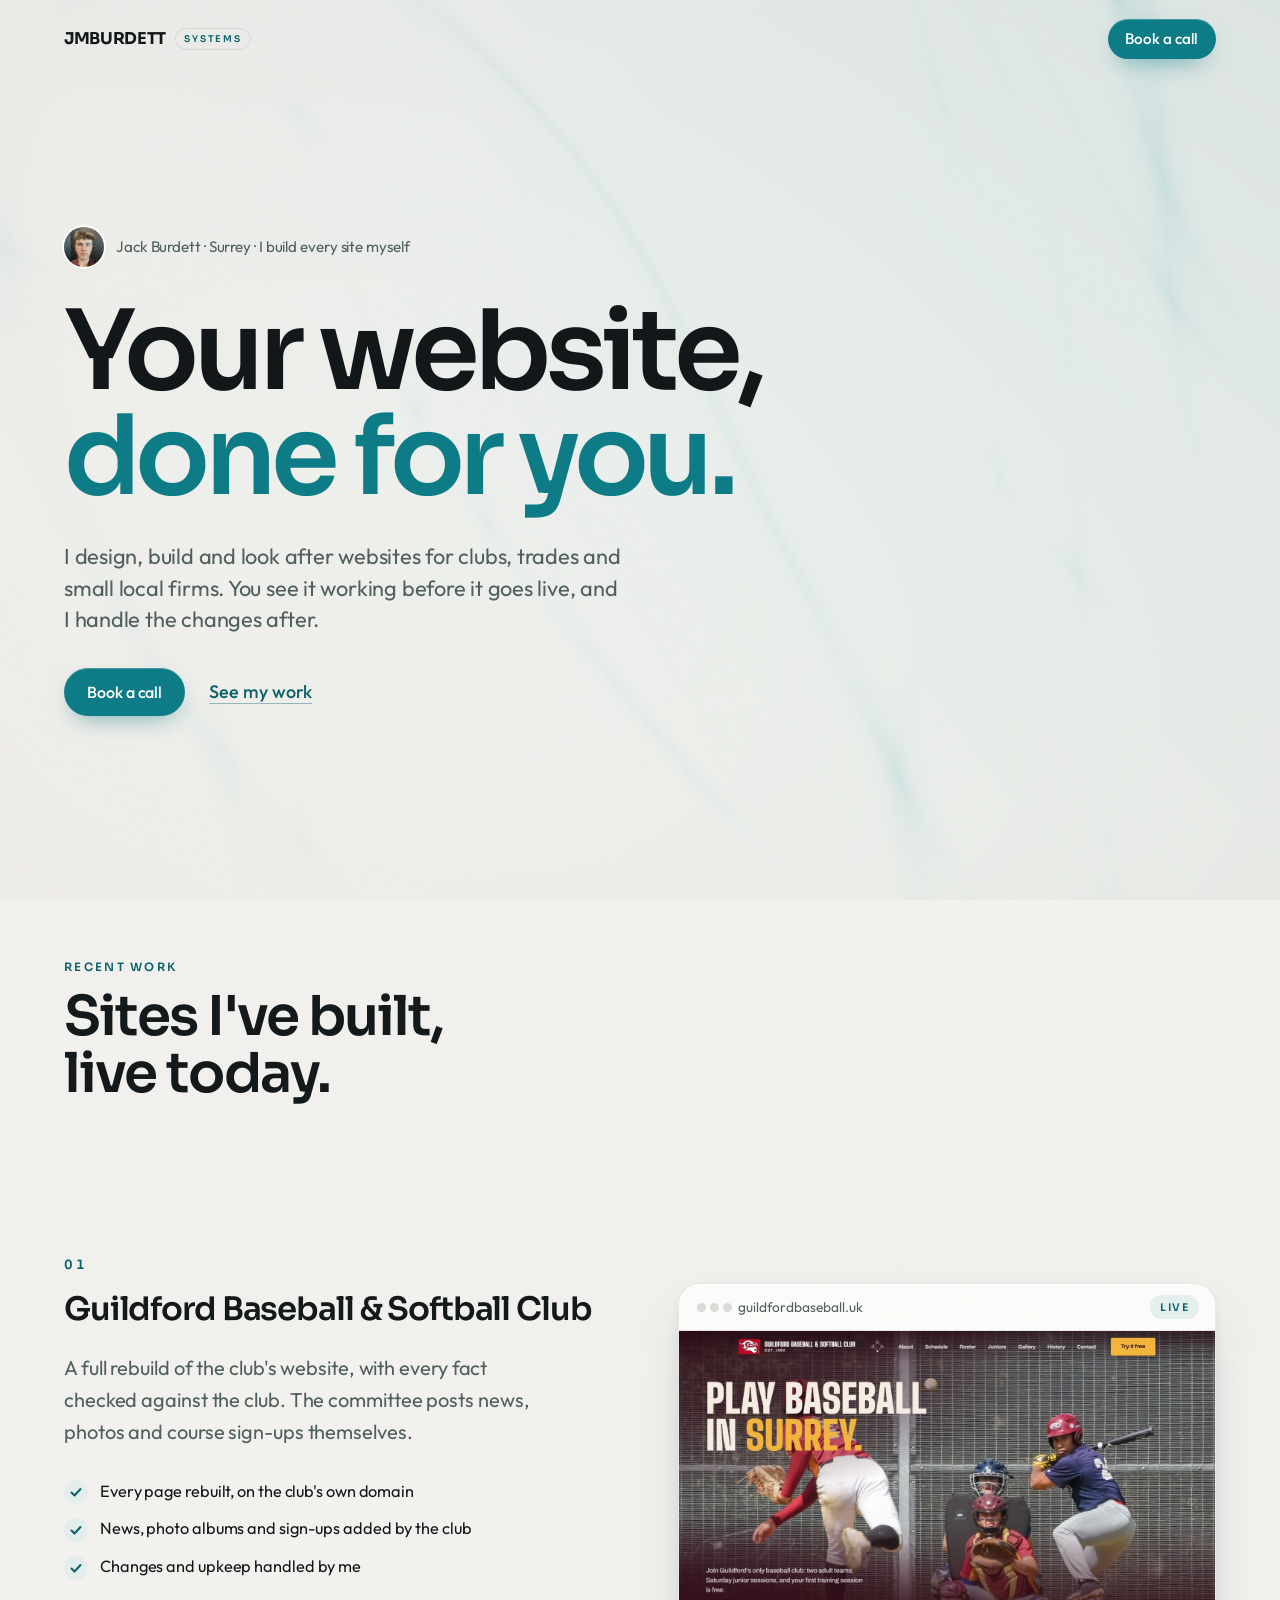
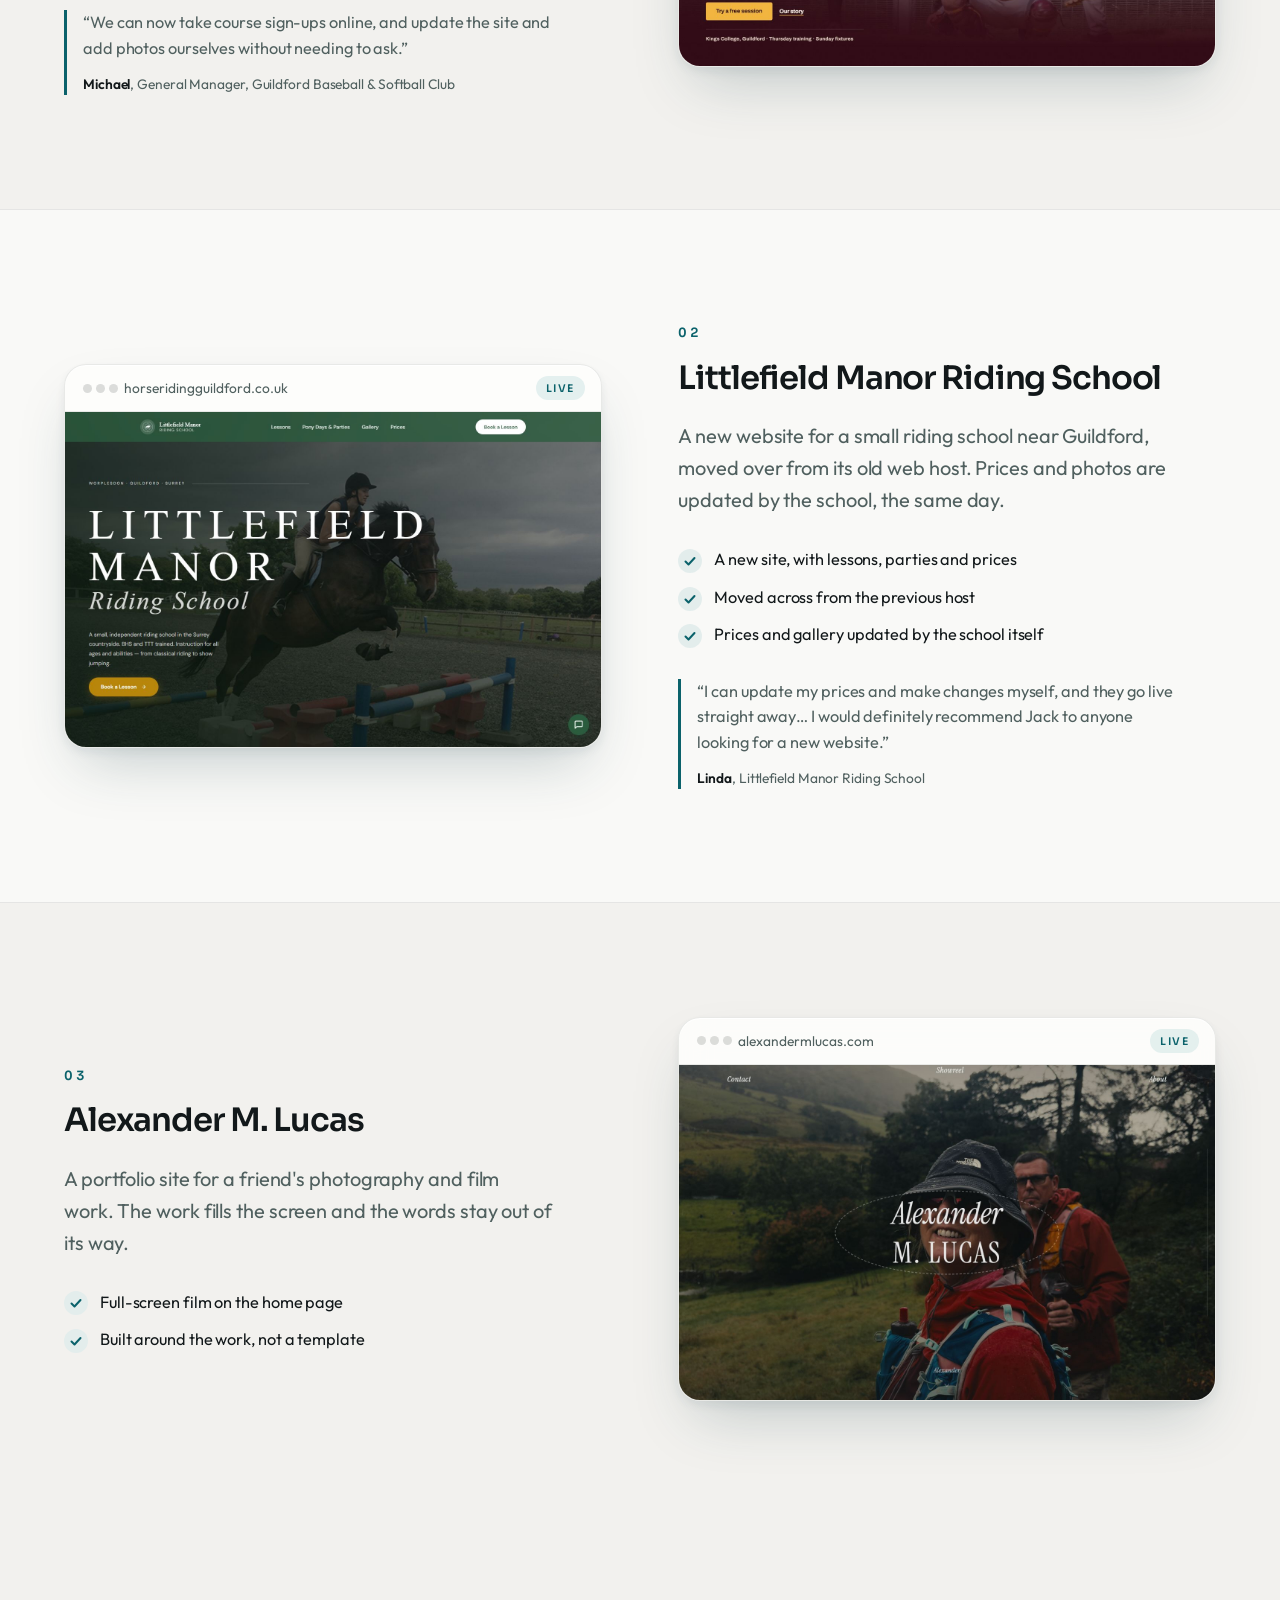
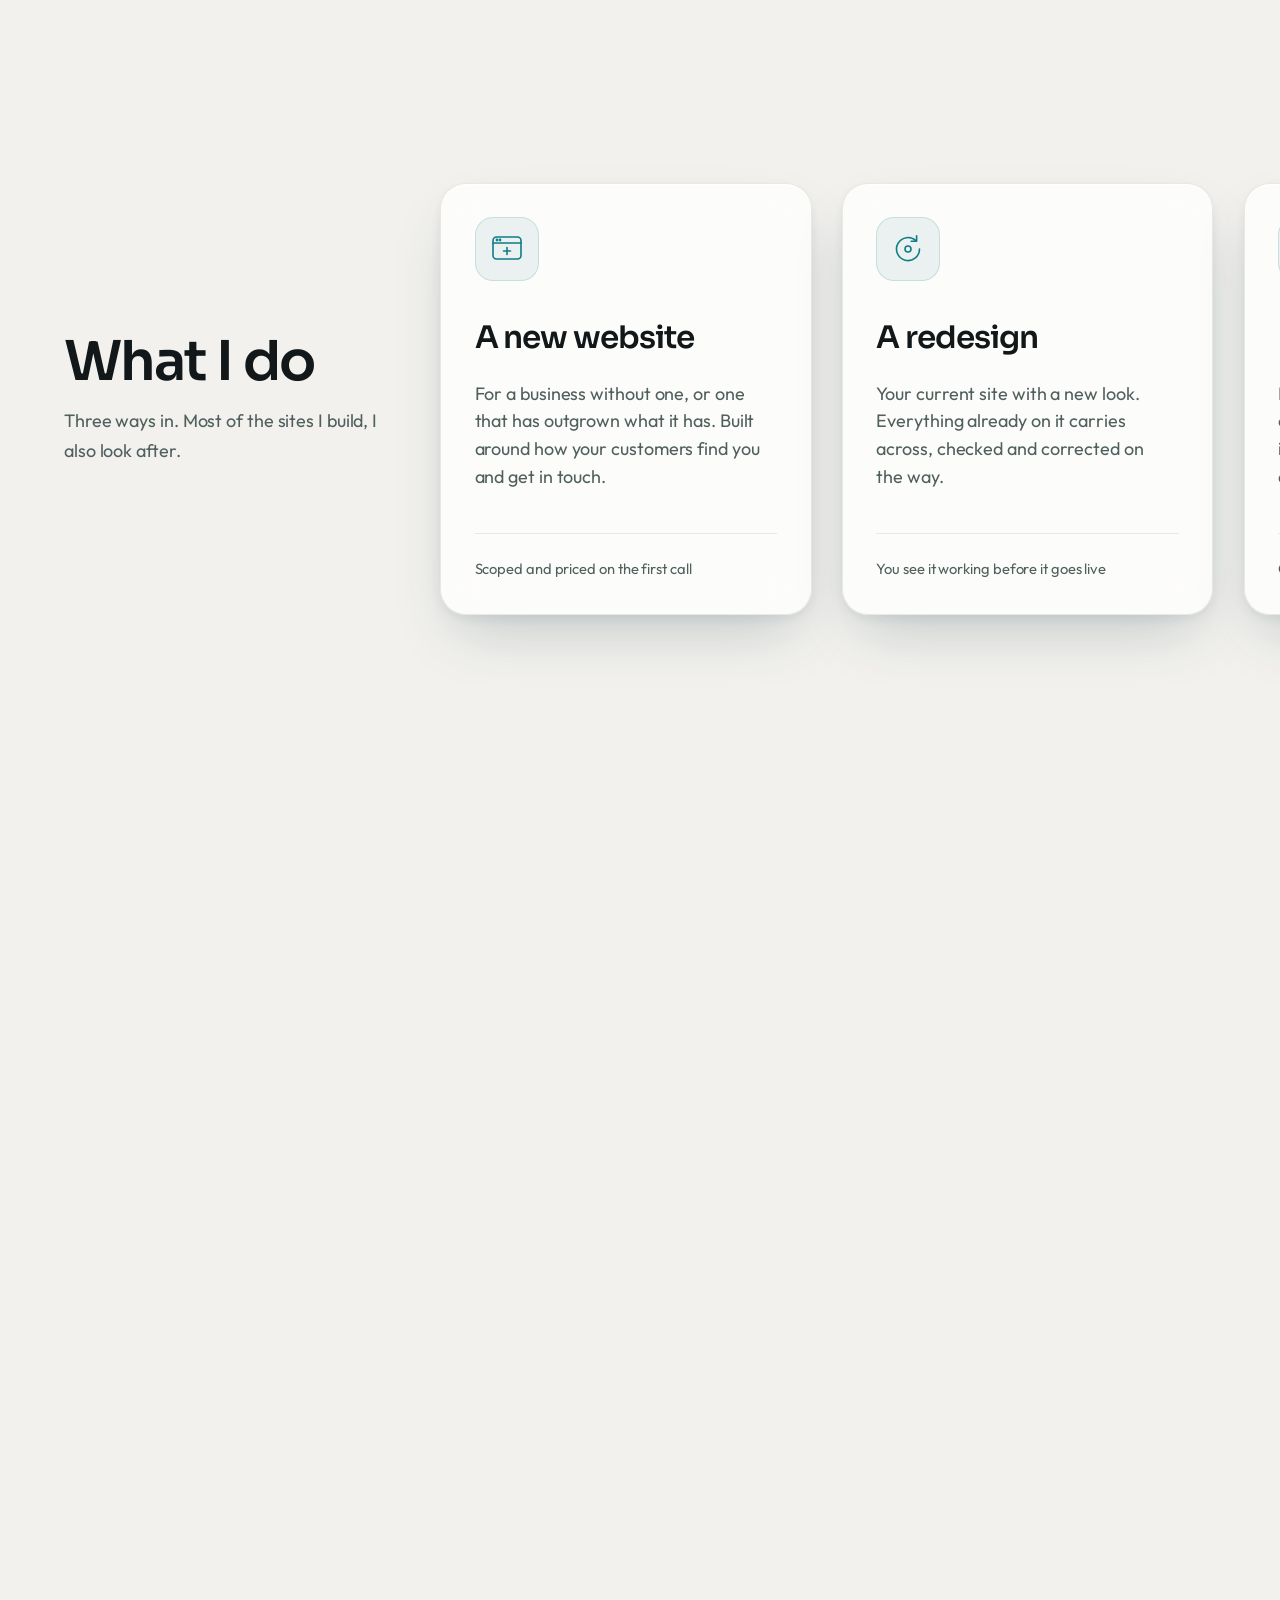
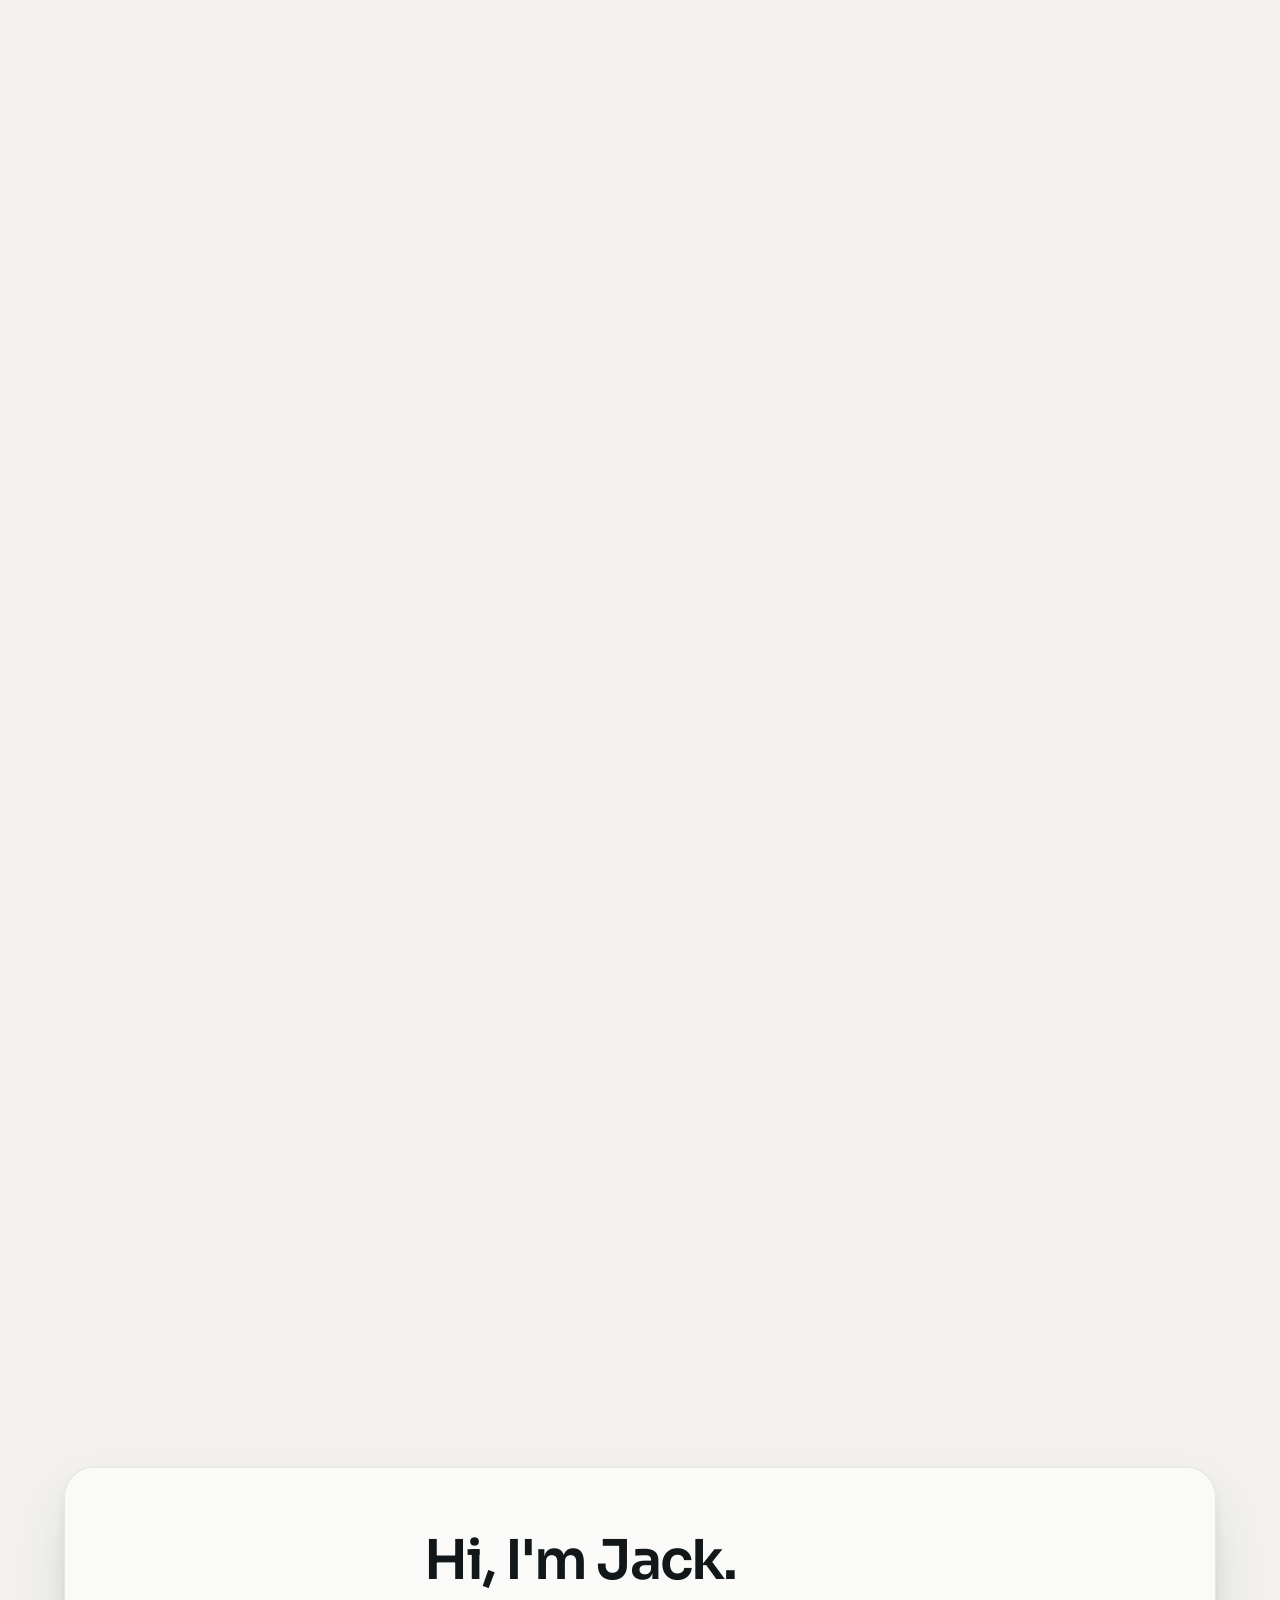
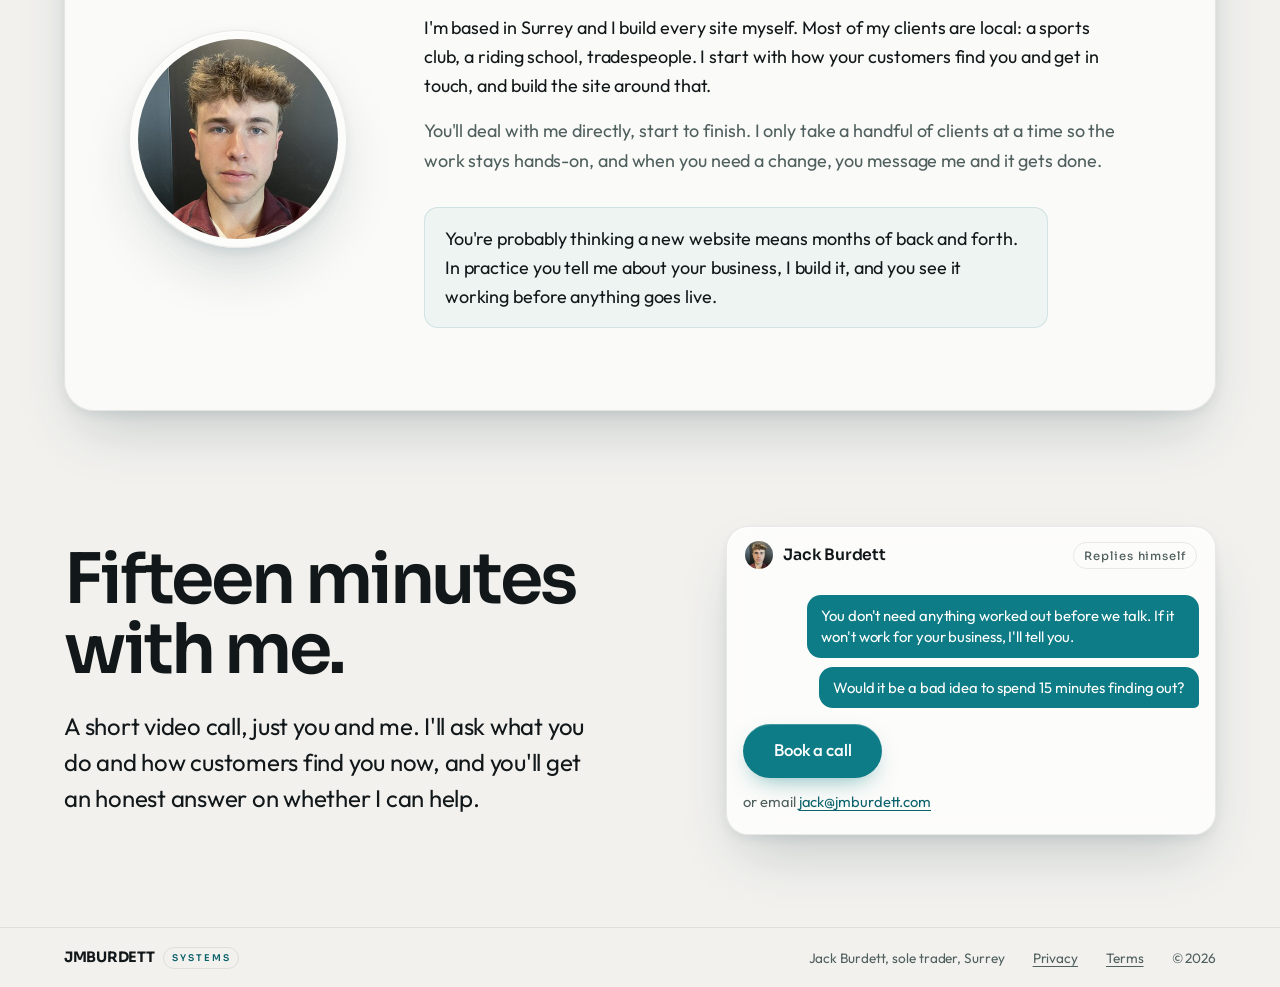
==== commit f060aba8: "feat: client quotes from Michael and Linda under their projects in Recent work Co-Authored-By: Claud" ====
--- a/index.html
+++ b/index.html
@@ -96,6 +96,10 @@
           <h3>Guildford Baseball &amp; Softball Club</h3>
           <p>A full rebuild of the club's website, with every fact checked against the club. The committee posts news, photos and course sign-ups themselves.</p>
           <ul class="ticks"><li>Every page rebuilt, on the club's own domain</li><li>News, photo albums and sign-ups added by the club</li><li>Changes and upkeep handled by me</li></ul>
+          <figure class="wq">
+            <blockquote><p>&ldquo;We can now take course sign-ups online, and update the site and add photos ourselves without needing to ask.&rdquo;</p></blockquote>
+            <figcaption><strong>Michael</strong>, General Manager, Guildford Baseball &amp; Softball Club</figcaption>
+          </figure>
         </div>
         <a class="la shot" href="https://guildfordbaseball.uk/" target="_blank" rel="noopener" aria-label="Visit guildfordbaseball.uk">
           <span class="la__head"><span class="shot__dots" aria-hidden="true"></span><span class="la__name">guildfordbaseball.uk</span><span class="la__tag">Live</span></span>
@@ -109,6 +113,10 @@
           <h3>Littlefield Manor Riding School</h3>
           <p>A new website for a small riding school near Guildford, moved over from its old web host. Prices and photos are updated by the school, the same day.</p>
           <ul class="ticks"><li>A new site, with lessons, parties and prices</li><li>Moved across from the previous host</li><li>Prices and gallery updated by the school itself</li></ul>
+          <figure class="wq">
+            <blockquote><p>&ldquo;I can update my prices and make changes myself, and they go live straight away&hellip; I would definitely recommend Jack to anyone looking for a new website.&rdquo;</p></blockquote>
+            <figcaption><strong>Linda</strong>, Littlefield Manor Riding School</figcaption>
+          </figure>
         </div>
         <a class="la shot" href="https://horseridingguildford.co.uk/" target="_blank" rel="noopener" aria-label="Visit horseridingguildford.co.uk">
           <span class="la__head"><span class="shot__dots" aria-hidden="true"></span><span class="la__name">horseridingguildford.co.uk</span><span class="la__tag">Live</span></span>
--- a/site.css
+++ b/site.css
@@ -386,6 +386,12 @@
 .how__copy p { margin: 0; max-width: 31rem; color: var(--sc-ink-soft); font-size: clamp(1.05rem, 0.95rem + 0.4vw, 1.25rem); line-height: 1.6; text-wrap: pretty; }
 .ticks { margin: var(--sc-6) 0 0; padding: 0; list-style: none; display: grid; gap: 14px; max-width: 31rem; font-size: 1.02rem; line-height: 1.45; }
 .ticks li { position: relative; padding-left: 36px; }
+/* a client's own words under their project: quieter than the old teal card, so the screenshot stays the lead */
+.wq { margin: var(--sc-6) 0 0; padding-left: var(--sc-4); max-width: 31rem; border-left: 3px solid var(--jb-teal-text); }
+.wq blockquote { margin: 0; }
+.wq blockquote p { margin: 0; font-size: 1.02rem; line-height: 1.55; color: var(--sc-ink-soft); text-wrap: pretty; }
+.wq figcaption { margin-top: var(--sc-3); font-size: 0.86rem; color: var(--sc-ink-soft); }
+.wq figcaption strong { color: var(--sc-ink); font-weight: 600; }
 .ticks li::before {
   content: ""; position: absolute; left: 0; top: 0.05em; width: 24px; height: 24px; border-radius: 50%;
   background:
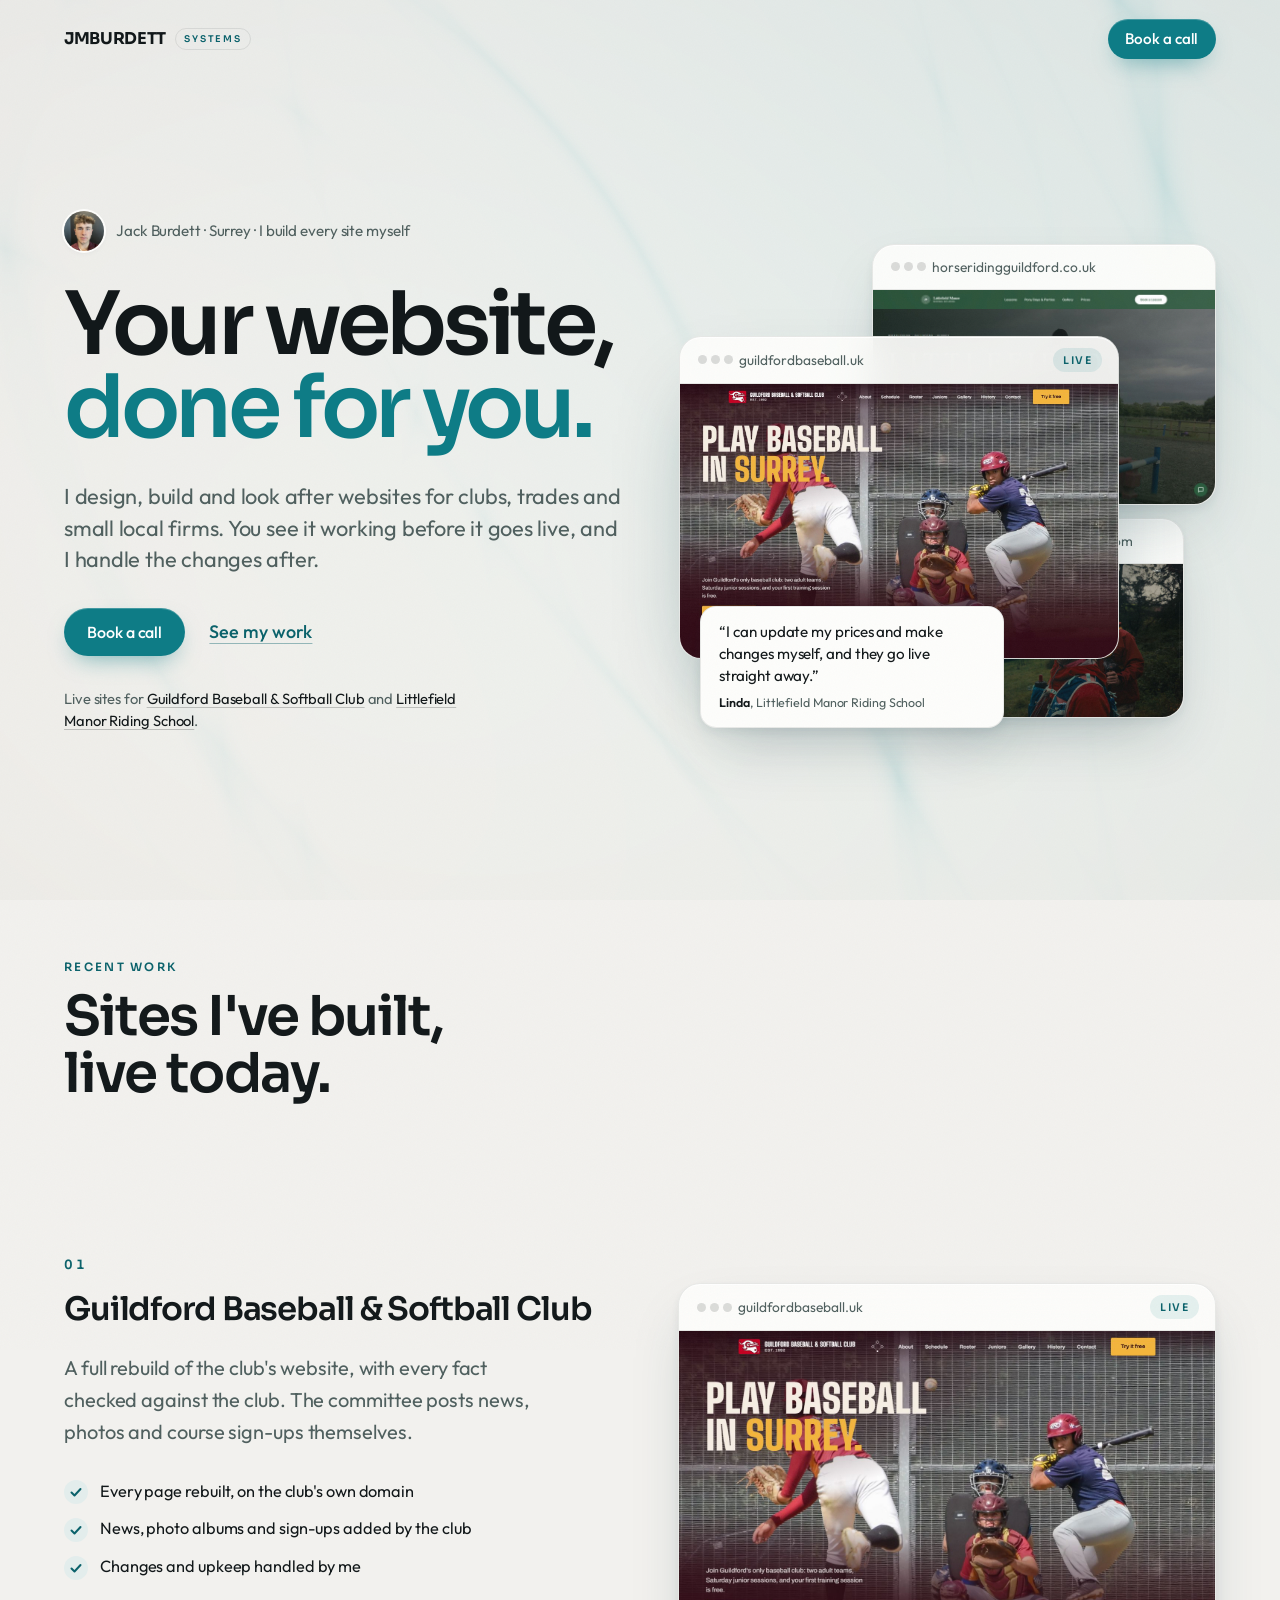
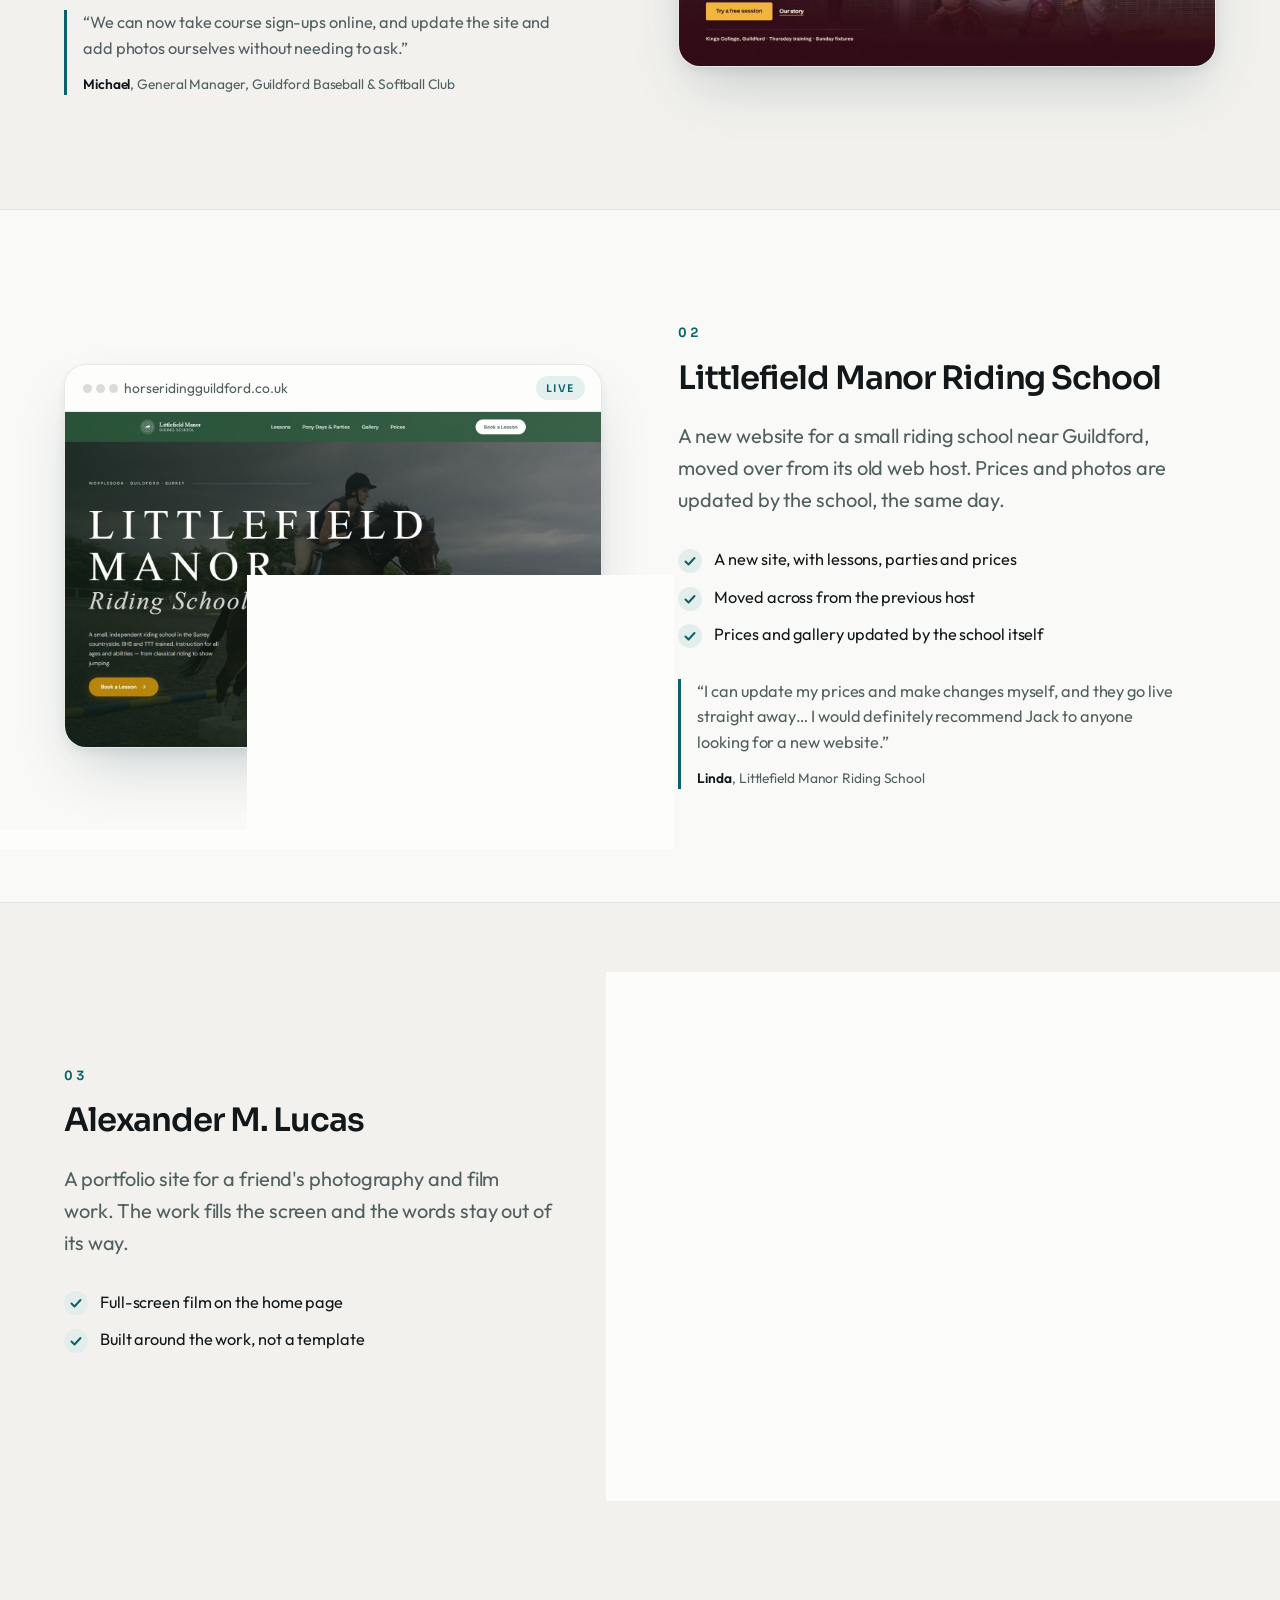
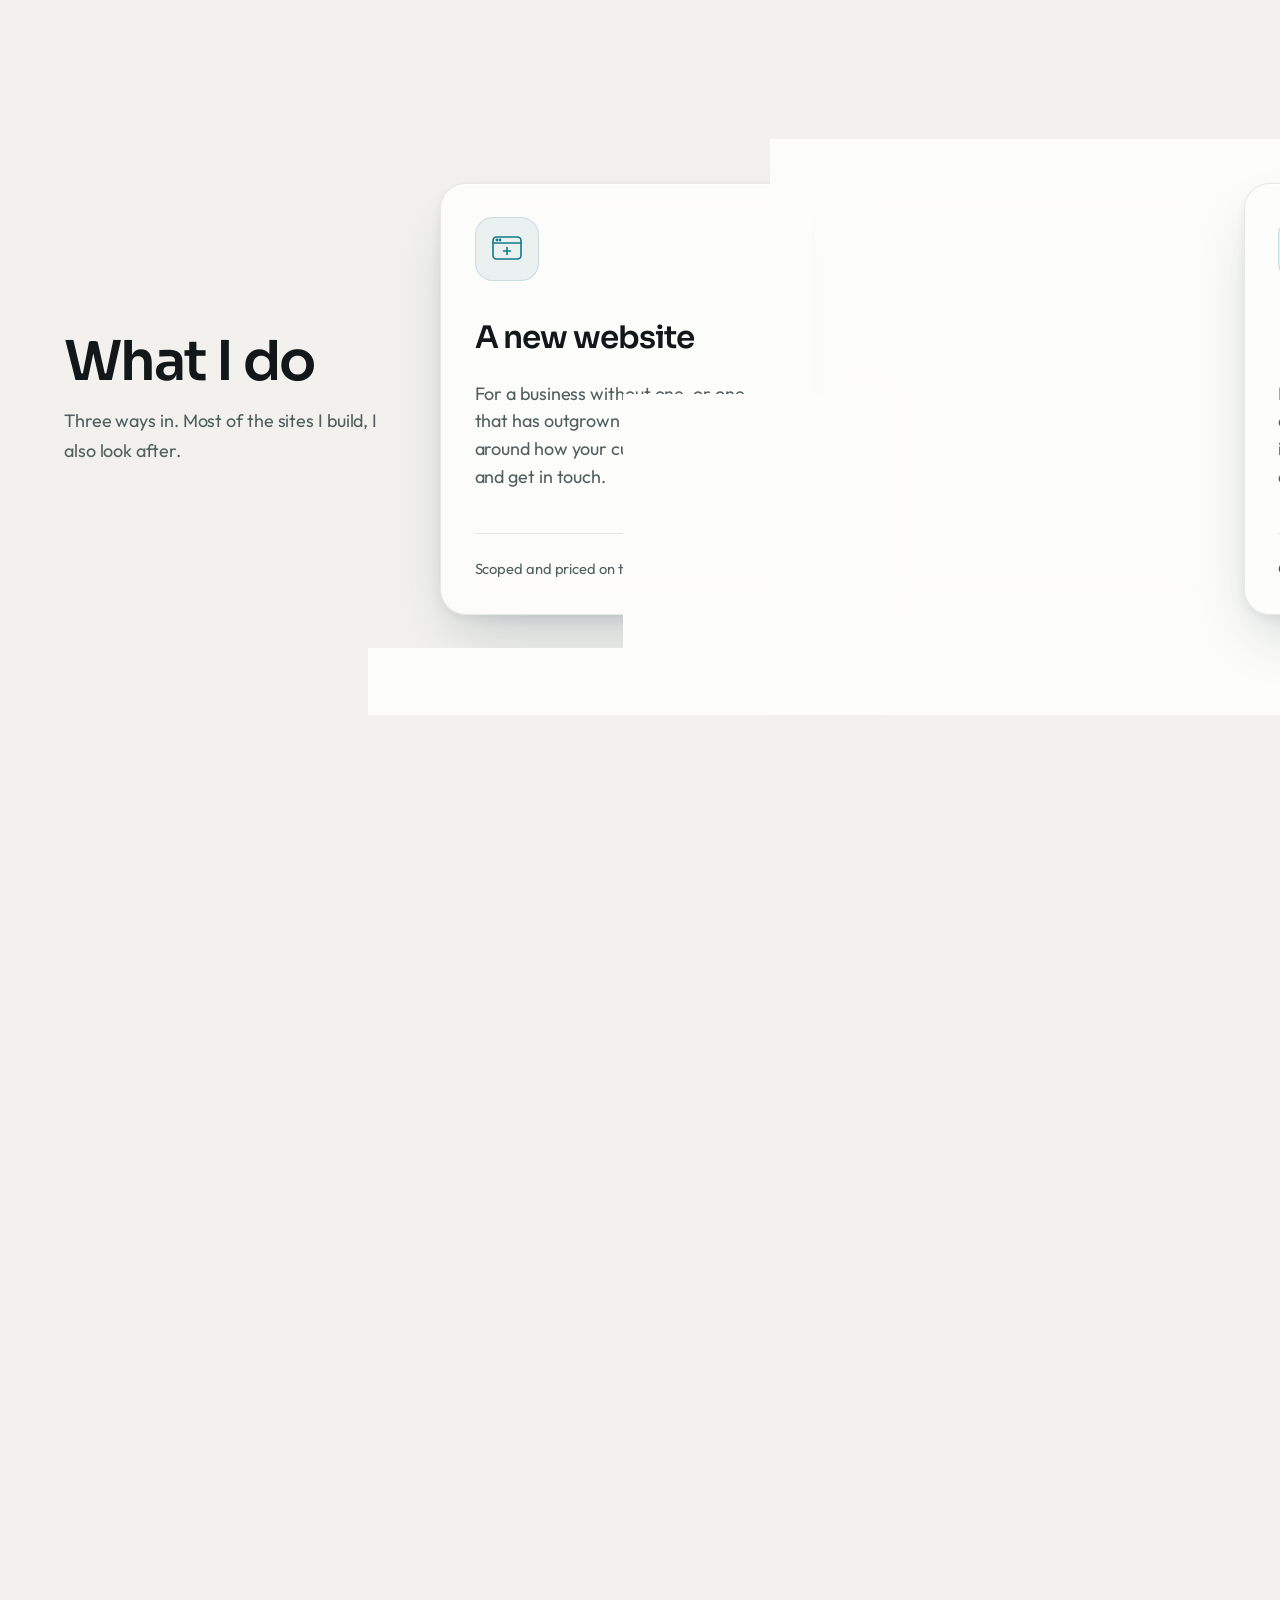
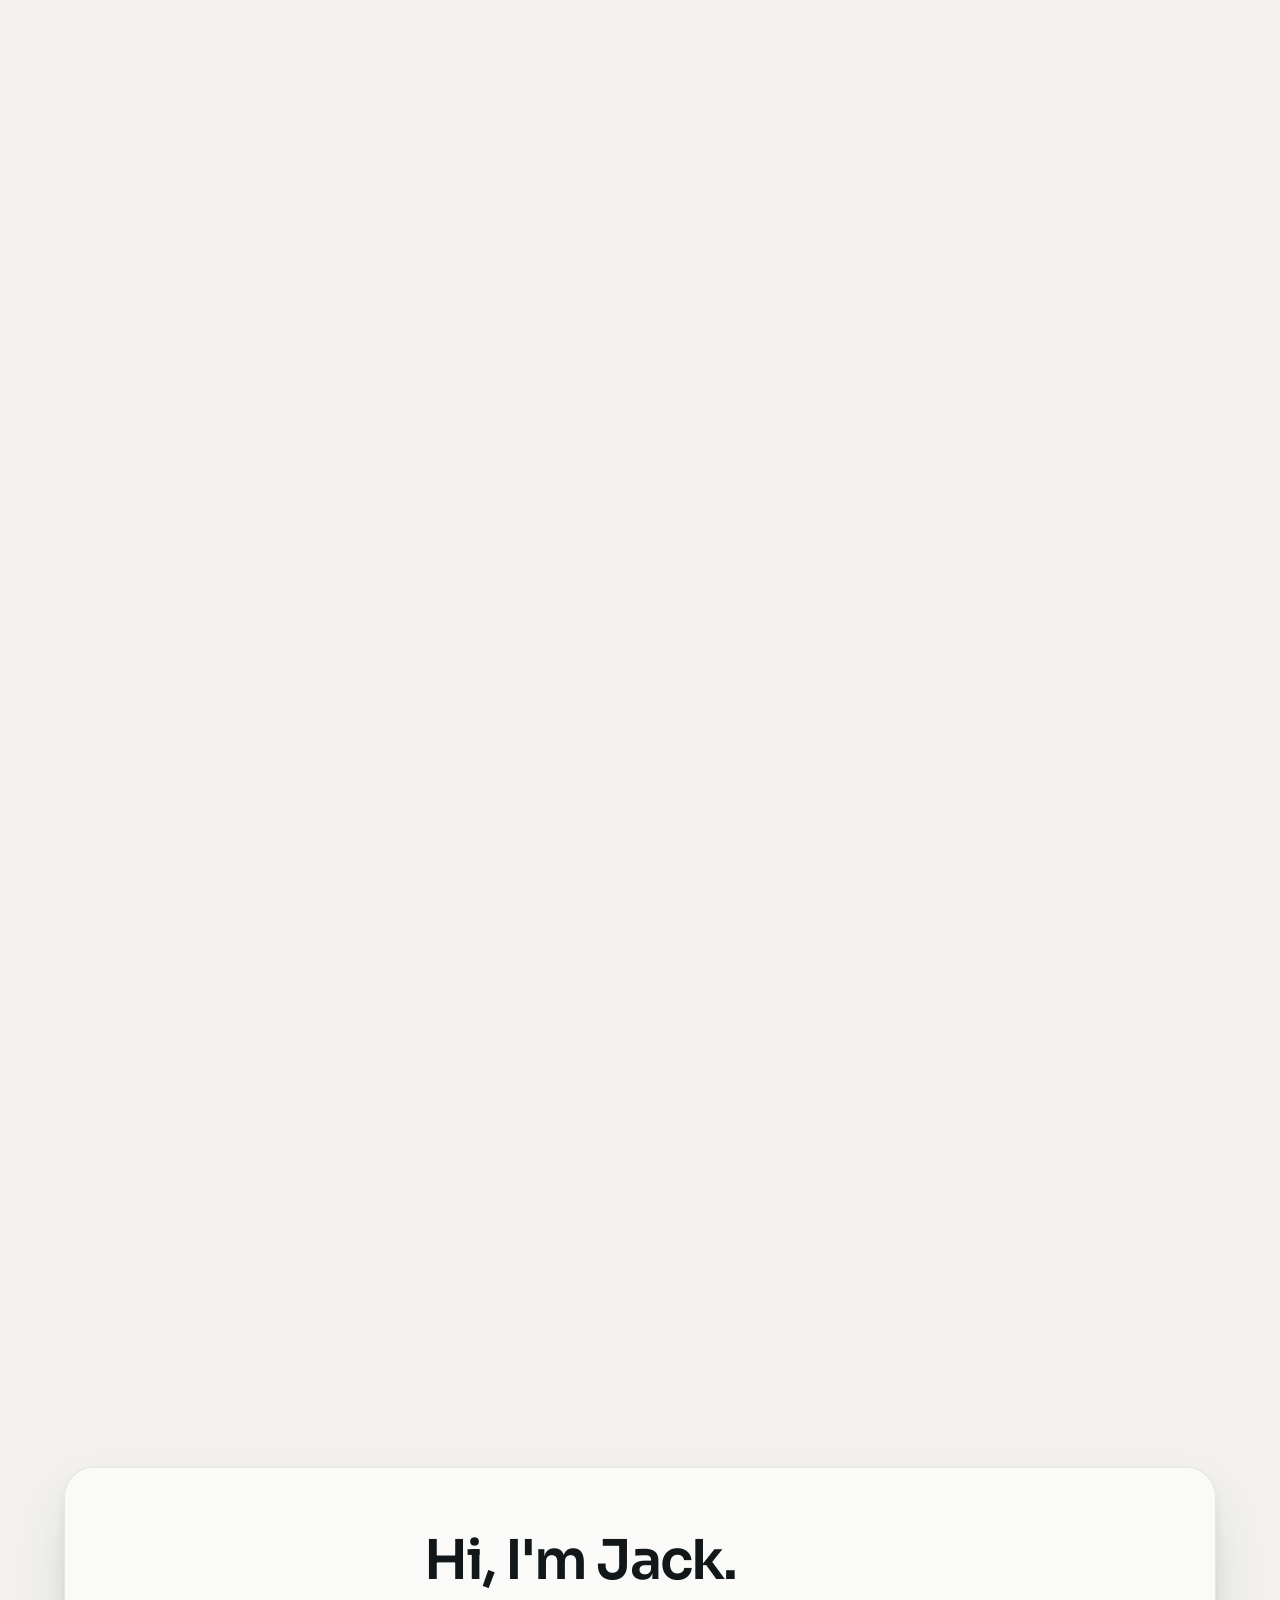
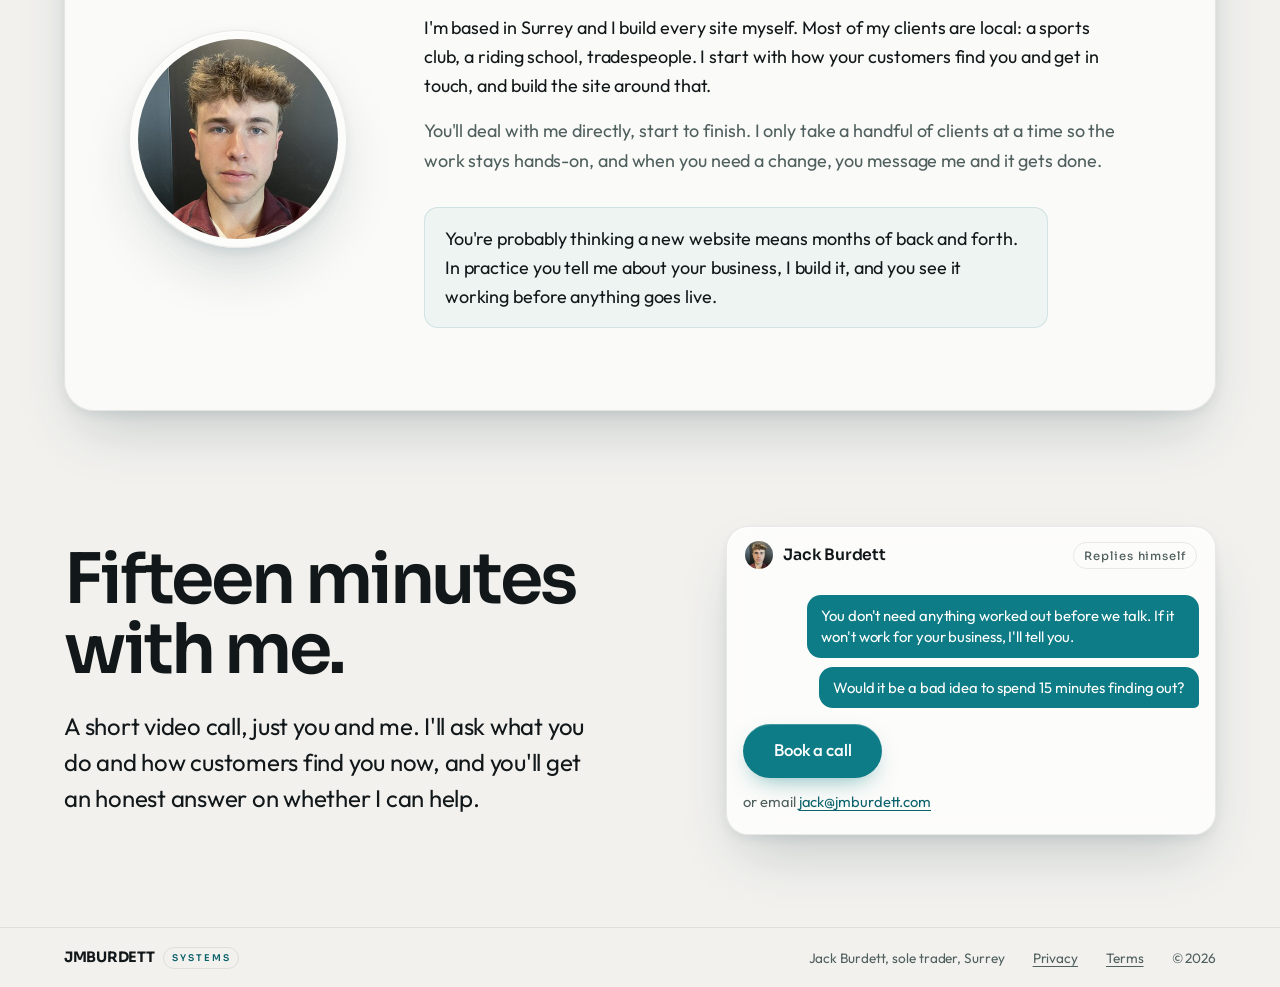
==== commit 457b4892: "feat: hero shows three live sites and Linda's words beside the headline Co-Authored-By: Claude Opus " ====
--- a/index.html
+++ b/index.html
@@ -65,8 +65,7 @@
 
 <main id="top">
 
-  <!-- 1 · The promise, on its own and large (Jack, 22 Sep: no map, no panel
-       here). 15 Oct: websites only. -->
+  <!-- 1 · The promise, with the work beside it (20 Oct). 15 Oct: websites only. -->
   <section id="hero" class="hero">
 
       <div class="hero-copy">
@@ -77,6 +76,28 @@
           <a class="btn" href="https://cal.com/jackburdett/introcall" target="_blank" rel="noopener">Book a call</a>
           <a class="textlink" href="#work">See my work</a>
         </p>
+        <p class="hero-clients">Live sites for <a href="https://guildfordbaseball.uk/" target="_blank" rel="noopener">Guildford Baseball &amp; Softball Club</a> and <a href="https://horseridingguildford.co.uk/" target="_blank" rel="noopener">Littlefield Manor Riding School</a>.</p>
+      </div>
+
+      <!-- 20 Oct: the work itself beside the promise, three live sites in browser
+           frames plus one client's words. Plays in once on load, then stays still. -->
+      <div class="hero-work">
+        <a class="la shot hw hw--back" href="https://alexandermlucas.com/" target="_blank" rel="noopener" aria-label="Visit alexandermlucas.com">
+          <span class="la__head"><span class="shot__dots" aria-hidden="true"></span><span class="la__name">alexandermlucas.com</span></span>
+          <img src="assets/work-alexander.jpg" width="1440" height="900" alt="The Alexander M. Lucas homepage" decoding="async">
+        </a>
+        <a class="la shot hw hw--mid" href="https://horseridingguildford.co.uk/" target="_blank" rel="noopener" aria-label="Visit horseridingguildford.co.uk">
+          <span class="la__head"><span class="shot__dots" aria-hidden="true"></span><span class="la__name">horseridingguildford.co.uk</span></span>
+          <img src="assets/work-littlefield.jpg" width="1440" height="900" alt="The Littlefield Manor Riding School homepage" decoding="async">
+        </a>
+        <a class="la shot hw hw--front" href="https://guildfordbaseball.uk/" target="_blank" rel="noopener" aria-label="Visit guildfordbaseball.uk">
+          <span class="la__head"><span class="shot__dots" aria-hidden="true"></span><span class="la__name">guildfordbaseball.uk</span><span class="la__tag">Live</span></span>
+          <img src="assets/work-gbsc.jpg" width="1440" height="900" alt="The Guildford Baseball &amp; Softball Club homepage" fetchpriority="high" decoding="async">
+        </a>
+        <figure class="hw-quote">
+          <blockquote><p>&ldquo;I can update my prices and make changes myself, and they go live straight away.&rdquo;</p></blockquote>
+          <figcaption><strong>Linda</strong>, Littlefield Manor Riding School</figcaption>
+        </figure>
       </div>
 
   </section>
--- a/site.css
+++ b/site.css
@@ -4,7 +4,8 @@
    Since 22 Sep (Jack): no smooth-scroll and nothing that follows the
    pointer. What still moves, because Jack likes it: the Lead Assistant
    panel beside Michael's quote (examples land and rotate) and the services
-   rail, which pans sideways as the page scrolls. The hero is type only.
+   rail, which pans sideways as the page scrolls. The hero pairs the promise
+   with three live sites (20 Oct).
    ========================================================================== */
 
 :root {
@@ -137,7 +138,8 @@
    headline is sized from the page's width (cqi), so its longest line fills
    most of the row without ever running off it.                           */
 .hero {
-  display: flex; flex-direction: column; justify-content: center;
+  display: grid; grid-template-columns: minmax(0, 1.05fr) minmax(0, 1fr); align-items: center;
+  gap: clamp(2rem, 4vw, 5rem);
   min-height: 100vh; min-height: 100svh;
   padding: 96px var(--sc-gutter) clamp(2.5rem, 6vh, 4rem);
 }
@@ -150,8 +152,8 @@
 .byline img { width: 40px; height: 40px; border-radius: 50%; object-fit: cover; box-shadow: 0 0 0 2px var(--sc-surface), var(--sc-e1); }
 .hero-title {
   font-family: var(--sc-font-display); font-weight: 600;
-  font-size: clamp(2.8rem, 8.6vw, 10.5rem);
-  font-size: clamp(2.8rem, 9.6cqi, 10.5rem);
+  font-size: clamp(2.8rem, 5.6vw, 7.2rem);
+  font-size: clamp(2.8rem, 15.5cqi, 7.2rem);
   line-height: 0.95; letter-spacing: -0.05em;
   margin: 0;
 }
@@ -162,6 +164,37 @@
   color: var(--sc-ink-soft); text-wrap: pretty;
 }
 .hero-cta { display: flex; align-items: center; flex-wrap: wrap; gap: var(--sc-5); margin: var(--sc-6) 0 0; }
+.hero-clients { margin: var(--sc-6) 0 0; max-width: 40ch; font-size: 0.92rem; line-height: 1.5; color: var(--sc-ink-soft); }
+.hero-clients a { color: var(--sc-ink); text-decoration: underline; text-decoration-color: rgba(18, 24, 26, 0.22); text-underline-offset: 3px; }
+@media (hover: hover) and (pointer: fine) { .hero-clients a:hover { color: var(--jb-teal-text); text-decoration-color: currentColor; } }
+
+/* the work beside the promise: three live sites, overlapped, front one largest */
+.hero-work { position: relative; z-index: 2; aspect-ratio: 1 / 0.92; width: 100%; max-width: 44rem; justify-self: end; }
+.hero-work .hw { position: absolute; max-width: none; justify-self: auto; }
+.hero-work .hw--front { left: 0; bottom: 12%; width: 82%; z-index: 3; box-shadow: var(--sc-edge), 0 40px 80px -30px rgba(10, 60, 66, 0.45); }
+.hero-work .hw--mid { right: 0; top: 4%; width: 64%; z-index: 2; }
+.hero-work .hw--back { right: 6%; bottom: 0; width: 46%; z-index: 1; }
+.hero-work :is(.hw--mid, .hw--back) { opacity: 0.96; }
+.hw .la__head { padding: 9px 14px; }
+.hw .la__name { font-size: 0.8rem; }
+.hw-quote {
+  position: absolute; left: 4%; bottom: -2%; z-index: 4; margin: 0;
+  max-width: 19rem; padding: 14px 18px;
+  background: var(--sc-surface, #fff); border: 1px solid var(--jb-line); border-radius: 16px;
+  box-shadow: var(--sc-edge), var(--sc-e3);
+}
+.hw-quote blockquote { margin: 0; }
+.hw-quote p { margin: 0; font-size: 0.95rem; line-height: 1.45; color: var(--sc-ink); text-wrap: pretty; }
+.hw-quote figcaption { margin-top: 6px; font-size: 0.78rem; color: var(--sc-ink-soft); }
+.hw-quote figcaption strong { color: var(--sc-ink); font-weight: 600; }
+
+/* plays in once on load, back to front, then never moves again */
+@keyframes hw-in { from { opacity: 0; transform: translateY(18px); } to { opacity: 1; transform: none; } }
+.js .hw, .js .hw-quote { animation: hw-in 700ms cubic-bezier(0.22, 1, 0.36, 1) both; }
+.js .hw--back { animation-delay: 150ms; }
+.js .hw--mid { animation-delay: 260ms; }
+.js .hw--front { animation-delay: 380ms; }
+.js .hw-quote { animation-delay: 620ms; }
 
 /* ------------------------------------------------- shared product panels */
 .la {
@@ -574,7 +607,12 @@
   .bar__inner { height: 46px; padding-inline: 4px; }
 
   /* the headline fills the phone's width; the section after it follows on */
-  .hero { min-height: 0; padding-top: 112px; padding-bottom: var(--sc-7); }
+  .hero { display: flex; flex-direction: column; align-items: stretch; gap: var(--sc-7); min-height: 0; padding-top: 112px; padding-bottom: var(--sc-7); }
+  .hero-work { aspect-ratio: 1 / 0.8; max-width: 34rem; justify-self: auto; }
+  .hero-work .hw--front { width: 100%; top: 0; bottom: auto; }
+  .hero-work :is(.hw--mid, .hw--back) { display: none; }
+  .hw-quote { left: auto; right: 0; bottom: 0; max-width: 15rem; padding: 12px 14px; }
+  .hw-quote p { font-size: 0.88rem; }
   .byline { margin-bottom: var(--sc-5); font-size: 0.8rem; }
   .byline img { width: 32px; height: 32px; }
   .hero-title { font-size: clamp(2.4rem, 13.4vw, 4.4rem); font-size: clamp(2.4rem, 13.5cqi, 4.4rem); }
@@ -611,6 +649,7 @@
    Fewer and gentler, not zero: the enquiry simply appears, nothing rotates
    (site.js), and the engine turns the rail into a swipeable row.          */
 @media (prefers-reduced-motion: reduce) {
+  .js .hw, .js .hw-quote { animation-duration: 1ms; animation-delay: 0s !important; }
   .js .enq__scene :is(.enq__toast, .enq__mail, .enq__mail dl > div, .enq__row) { transform: none !important; transition-duration: 200ms; transition-delay: 0s !important; }
   .js .enq.is-live .is-active .pill { animation: none; }
   /* the how-it-works mock-ups are shown finished, nothing plays */
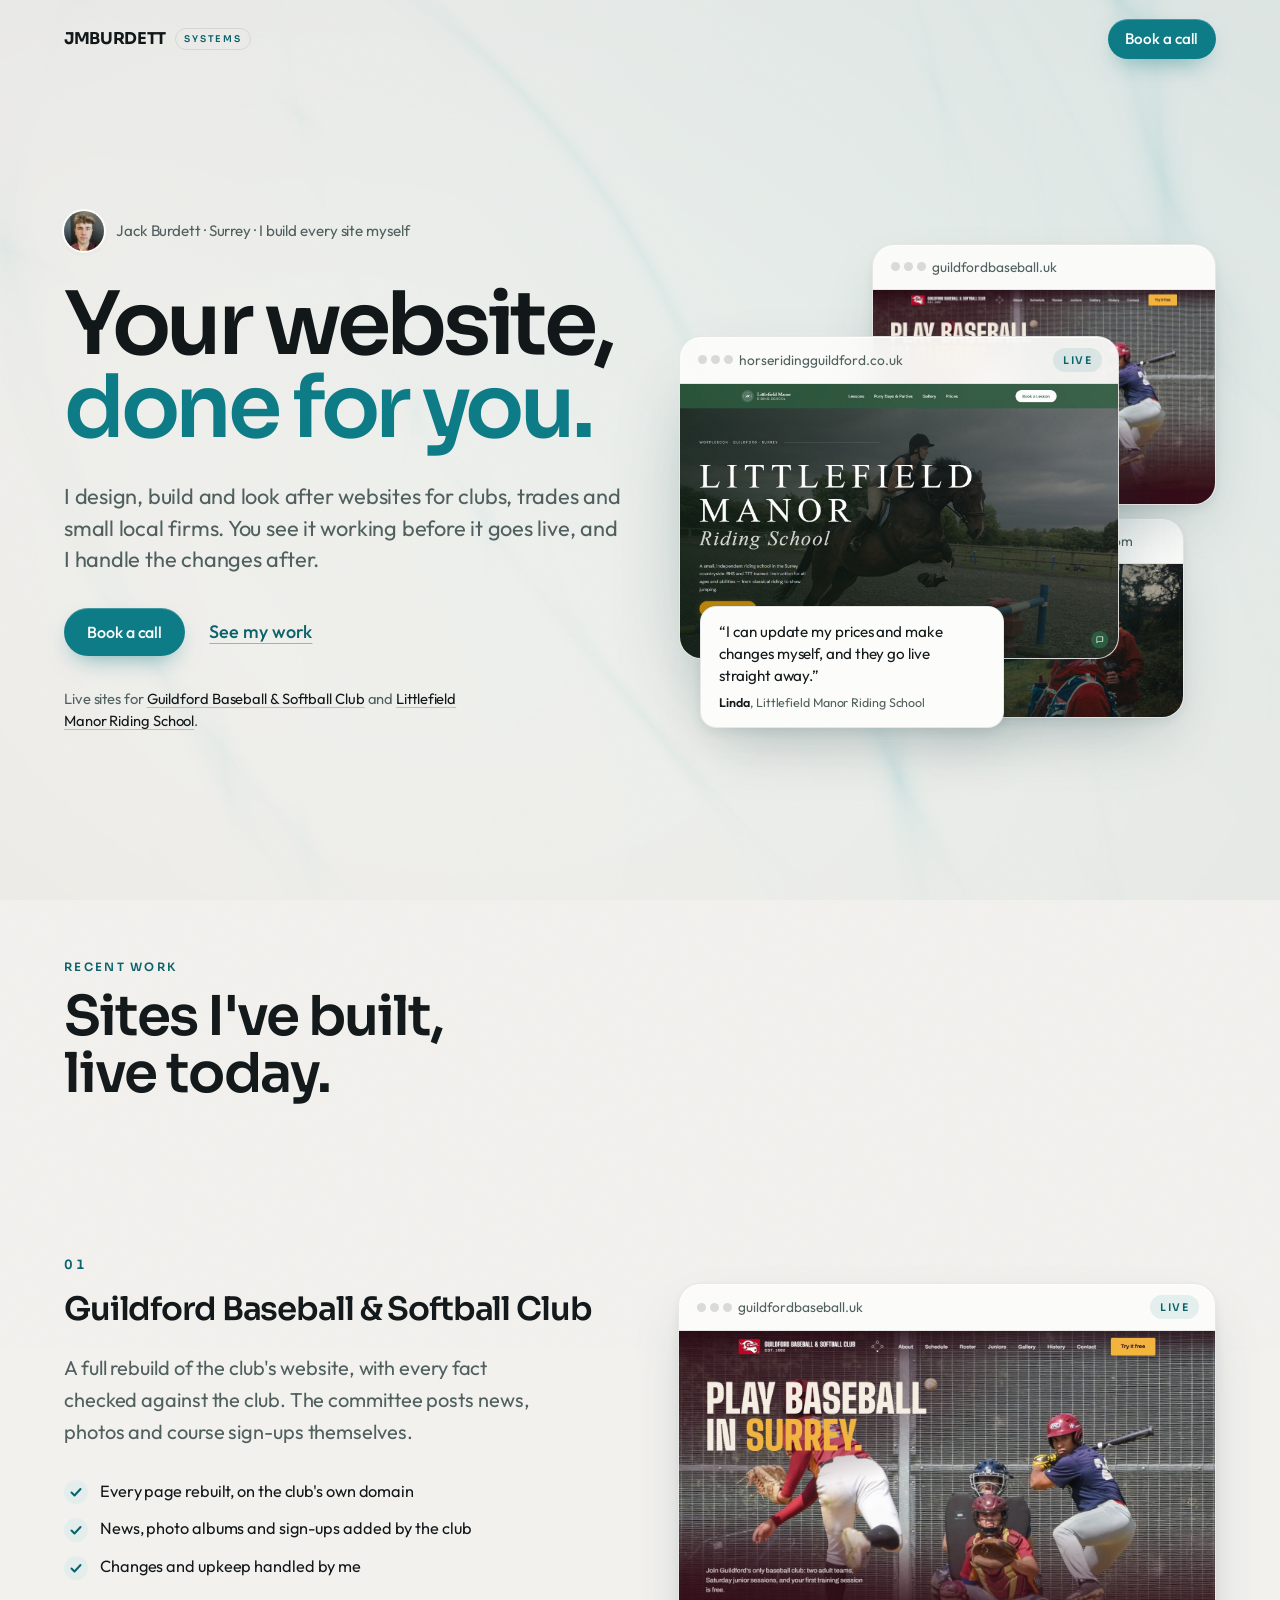
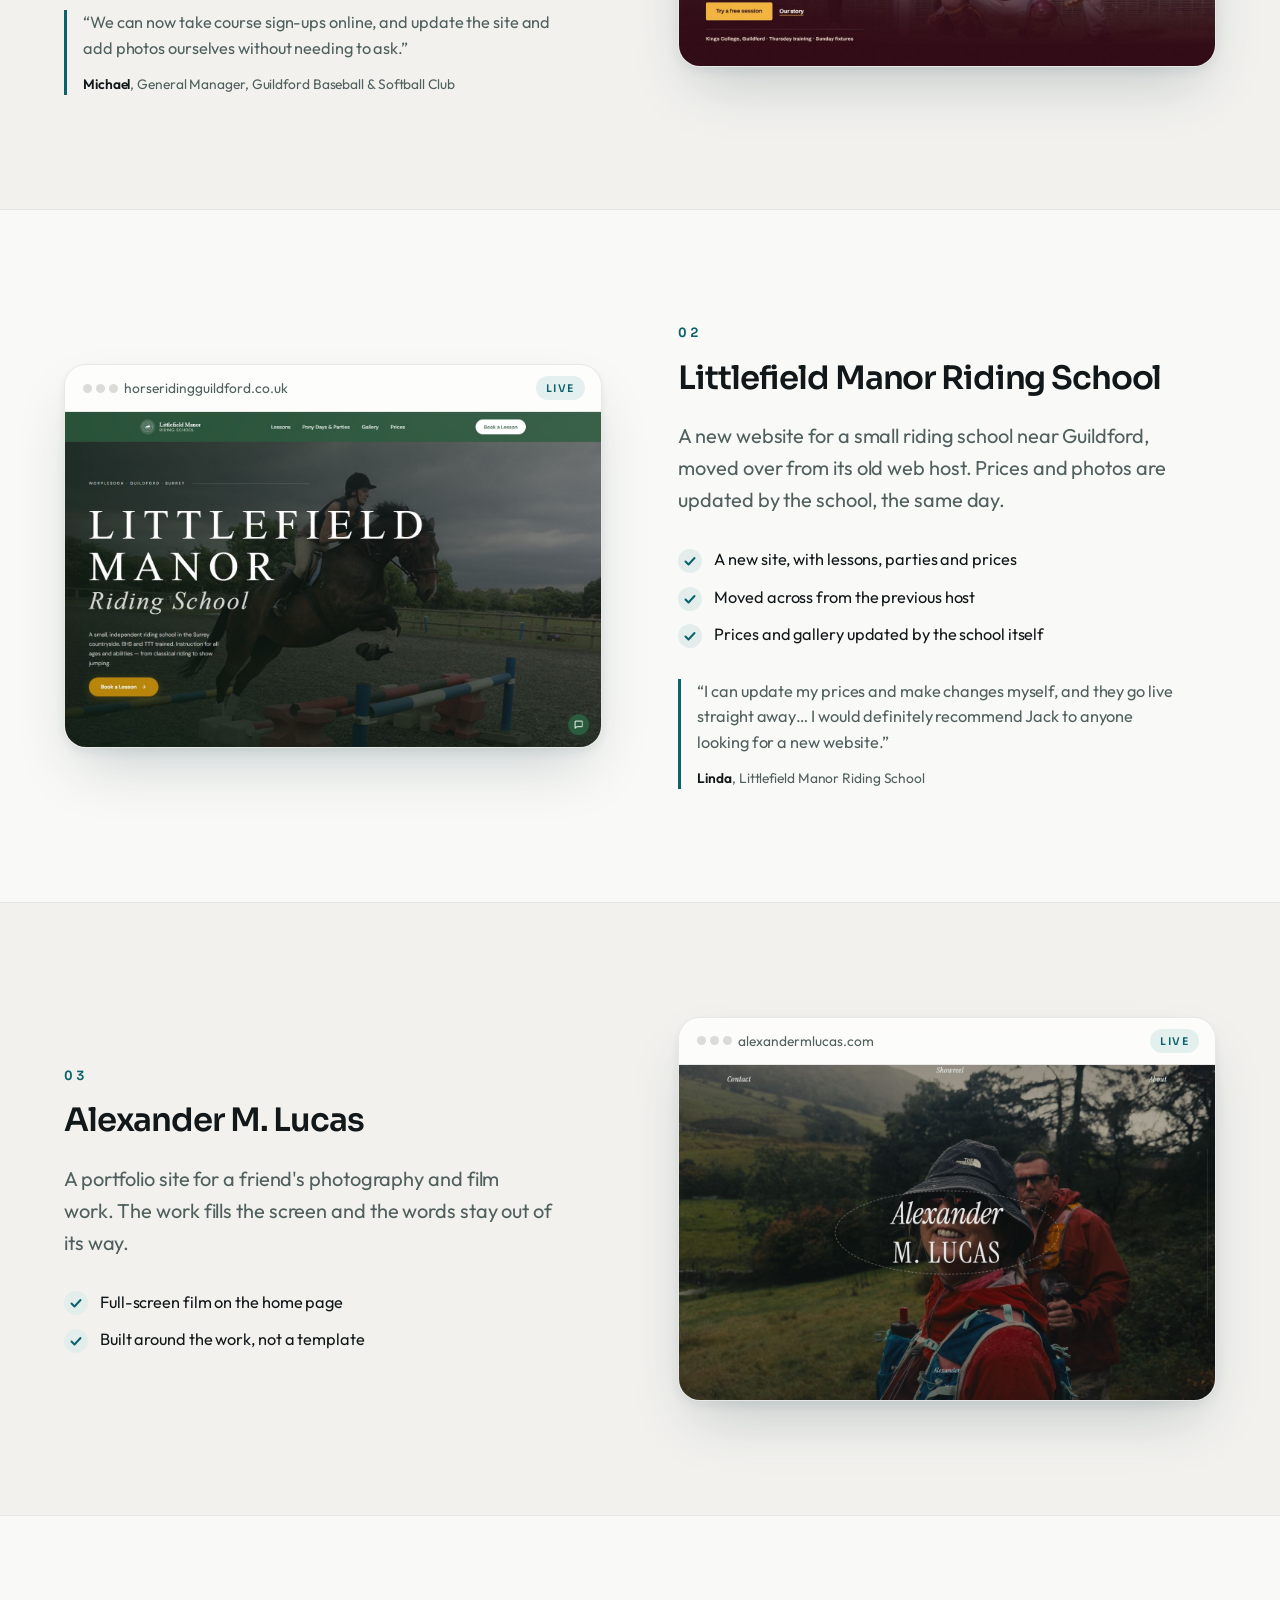
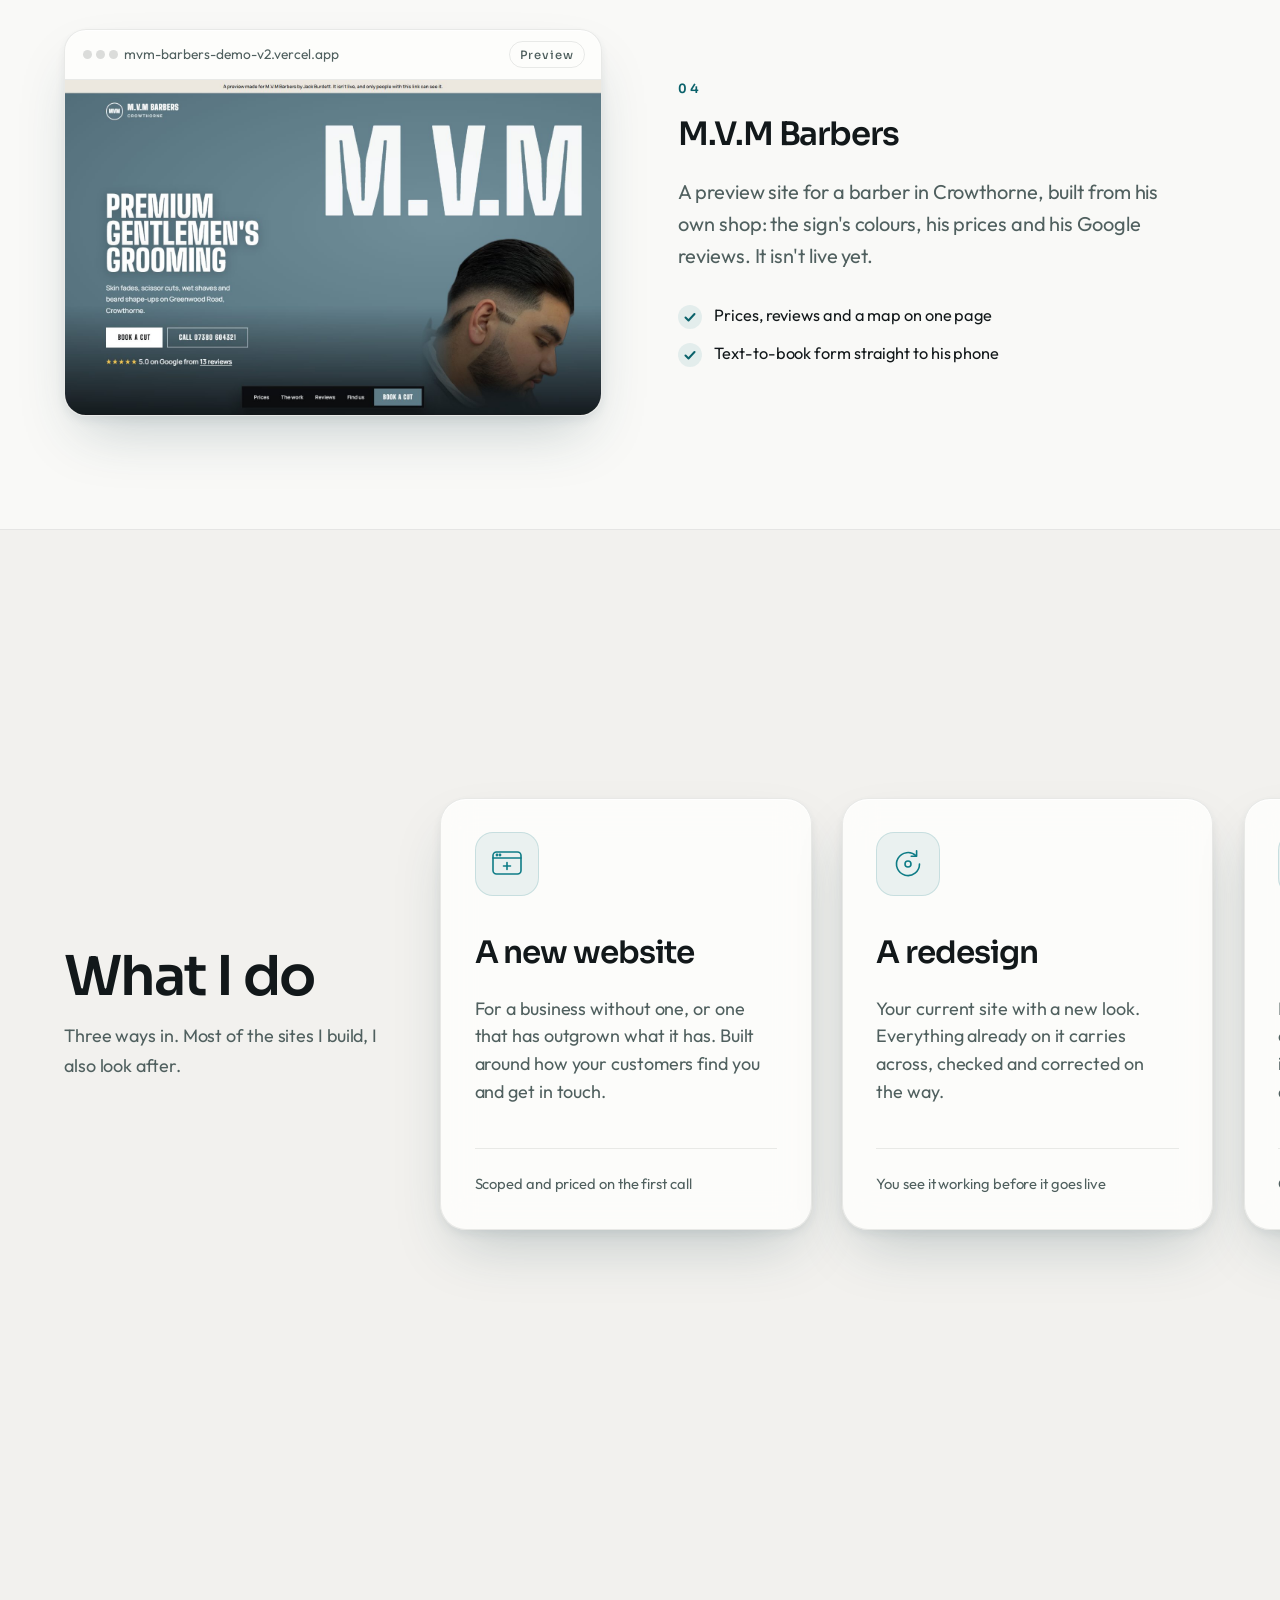
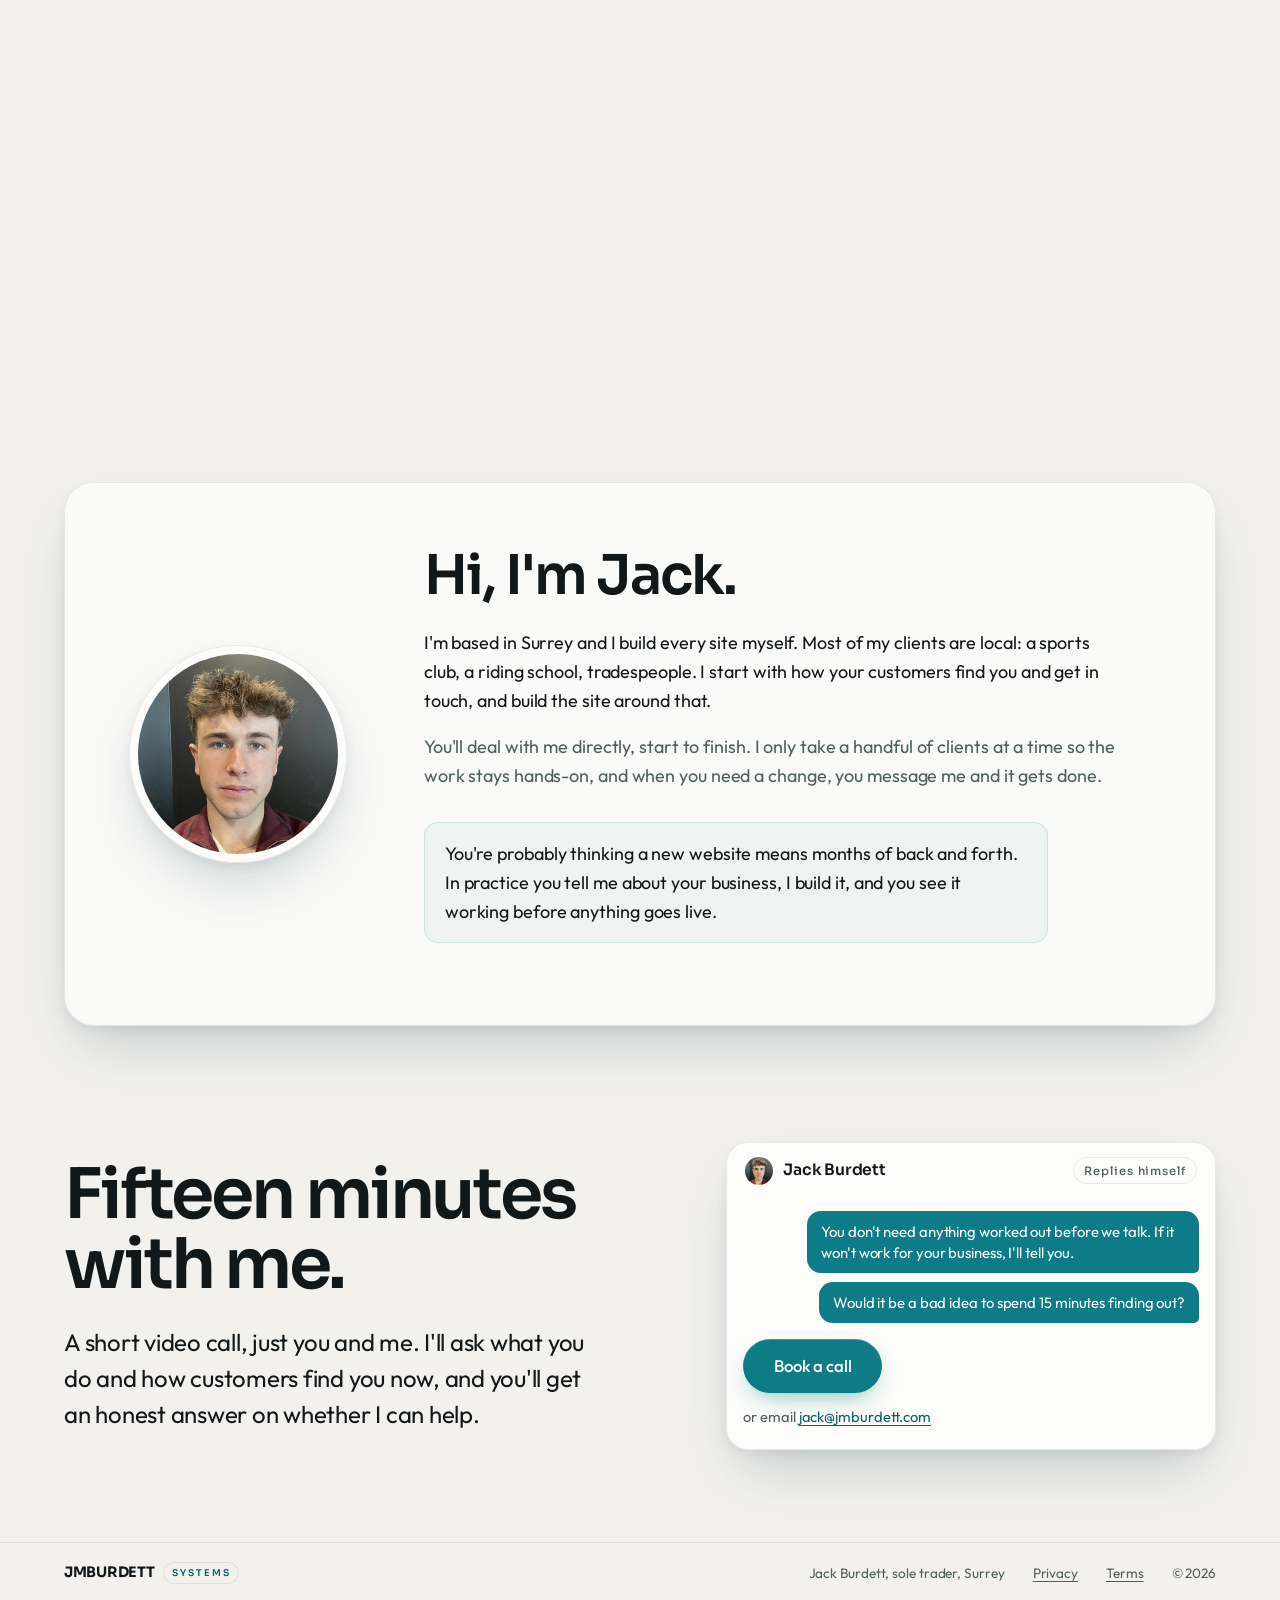
==== commit 3a4708d3: "feat: M.V.M Barbers preview in Recent work; hero shows all three sites on phones Littlefield now fro" ====
--- a/index.html
+++ b/index.html
@@ -80,20 +80,23 @@
       </div>
 
       <!-- 20 Oct: the work itself beside the promise, three live sites in browser
-           frames plus one client's words. Plays in once on load, then stays still. -->
+           frames plus one client's words. Plays in once on load, then stays still.
+           27 Oct: Littlefield in front so Linda's quote sits on her own site. -->
       <div class="hero-work">
+        <div class="hw-stack">
         <a class="la shot hw hw--back" href="https://alexandermlucas.com/" target="_blank" rel="noopener" aria-label="Visit alexandermlucas.com">
           <span class="la__head"><span class="shot__dots" aria-hidden="true"></span><span class="la__name">alexandermlucas.com</span></span>
           <img src="assets/work-alexander.jpg" width="1440" height="900" alt="The Alexander M. Lucas homepage" decoding="async">
         </a>
-        <a class="la shot hw hw--mid" href="https://horseridingguildford.co.uk/" target="_blank" rel="noopener" aria-label="Visit horseridingguildford.co.uk">
-          <span class="la__head"><span class="shot__dots" aria-hidden="true"></span><span class="la__name">horseridingguildford.co.uk</span></span>
-          <img src="assets/work-littlefield.jpg" width="1440" height="900" alt="The Littlefield Manor Riding School homepage" decoding="async">
-        </a>
-        <a class="la shot hw hw--front" href="https://guildfordbaseball.uk/" target="_blank" rel="noopener" aria-label="Visit guildfordbaseball.uk">
-          <span class="la__head"><span class="shot__dots" aria-hidden="true"></span><span class="la__name">guildfordbaseball.uk</span><span class="la__tag">Live</span></span>
-          <img src="assets/work-gbsc.jpg" width="1440" height="900" alt="The Guildford Baseball &amp; Softball Club homepage" fetchpriority="high" decoding="async">
-        </a>
+        <a class="la shot hw hw--mid" href="https://guildfordbaseball.uk/" target="_blank" rel="noopener" aria-label="Visit guildfordbaseball.uk">
+          <span class="la__head"><span class="shot__dots" aria-hidden="true"></span><span class="la__name">guildfordbaseball.uk</span></span>
+          <img src="assets/work-gbsc.jpg" width="1440" height="900" alt="The Guildford Baseball &amp; Softball Club homepage" decoding="async">
+        </a>
+        <a class="la shot hw hw--front" href="https://horseridingguildford.co.uk/" target="_blank" rel="noopener" aria-label="Visit horseridingguildford.co.uk">
+          <span class="la__head"><span class="shot__dots" aria-hidden="true"></span><span class="la__name">horseridingguildford.co.uk</span><span class="la__tag">Live</span></span>
+          <img src="assets/work-littlefield.jpg" width="1440" height="900" alt="The Littlefield Manor Riding School homepage" fetchpriority="high" decoding="async">
+        </a>
+        </div>
         <figure class="hw-quote">
           <blockquote><p>&ldquo;I can update my prices and make changes myself, and they go live straight away.&rdquo;</p></blockquote>
           <figcaption><strong>Linda</strong>, Littlefield Manor Riding School</figcaption>
@@ -155,6 +158,19 @@
         <a class="la shot" href="https://alexandermlucas.com/" target="_blank" rel="noopener" aria-label="Visit alexandermlucas.com">
           <span class="la__head"><span class="shot__dots" aria-hidden="true"></span><span class="la__name">alexandermlucas.com</span><span class="la__tag">Live</span></span>
           <img src="assets/work-alexander.jpg" width="1440" height="900" alt="The Alexander M. Lucas homepage" loading="lazy" decoding="async">
+        </a>
+      </div>
+
+      <div class="how__row how__row--flip">
+        <div class="how__copy" data-sc-in>
+          <span class="how__num" aria-hidden="true">04</span>
+          <h3>M.V.M Barbers</h3>
+          <p>A preview site for a barber in Crowthorne, built from his own shop: the sign's colours, his prices and his Google reviews. It isn't live yet.</p>
+          <ul class="ticks"><li>Prices, reviews and a map on one page</li><li>Text-to-book form straight to his phone</li></ul>
+        </div>
+        <a class="la shot" href="https://mvm-barbers-demo-v2.vercel.app/" target="_blank" rel="noopener" aria-label="View the M.V.M Barbers preview">
+          <span class="la__head"><span class="shot__dots" aria-hidden="true"></span><span class="la__name">mvm-barbers-demo-v2.vercel.app</span><span class="la__tag la__tag--quiet">Preview</span></span>
+          <img src="assets/work-mvm.jpg" width="1440" height="900" alt="The M.V.M Barbers preview homepage" loading="lazy" decoding="async">
         </a>
       </div>
 
--- a/site.css
+++ b/site.css
@@ -170,6 +170,7 @@
 
 /* the work beside the promise: three live sites, overlapped, front one largest */
 .hero-work { position: relative; z-index: 2; aspect-ratio: 1 / 0.92; width: 100%; max-width: 44rem; justify-self: end; }
+.hero-work .hw-stack { position: absolute; inset: 0; }
 .hero-work .hw { position: absolute; max-width: none; justify-self: auto; }
 .hero-work .hw--front { left: 0; bottom: 12%; width: 82%; z-index: 3; box-shadow: var(--sc-edge), 0 40px 80px -30px rgba(10, 60, 66, 0.45); }
 .hero-work .hw--mid { right: 0; top: 4%; width: 64%; z-index: 2; }
@@ -608,10 +609,18 @@
 
   /* the headline fills the phone's width; the section after it follows on */
   .hero { display: flex; flex-direction: column; align-items: stretch; gap: var(--sc-7); min-height: 0; padding-top: 112px; padding-bottom: var(--sc-7); }
-  .hero-work { aspect-ratio: 1 / 0.8; max-width: 34rem; justify-self: auto; }
-  .hero-work .hw--front { width: 100%; top: 0; bottom: auto; }
-  .hero-work :is(.hw--mid, .hw--back) { display: none; }
-  .hw-quote { left: auto; right: 0; bottom: 0; max-width: 15rem; padding: 12px 14px; }
+  /* all three frames stay on phones (one alone read as the only site); the
+     quote sits under them instead of over the front one */
+  .hero-work { aspect-ratio: auto; max-width: 34rem; justify-self: auto; }
+  .hero-work .hw-stack { position: relative; aspect-ratio: 1 / 0.84; }
+  .hero-work .hw--front { width: 80%; left: 0; top: 17%; bottom: auto; }
+  .hero-work .hw--mid { width: 60%; right: 0; top: 0; }
+  .hero-work .hw--back { width: 50%; right: 0; bottom: 0; }
+  .hw .la__head { padding: 6px 10px; }
+  .hw .la__name { font-size: 0.64rem; }
+  .hw .shot__dots { display: none; }
+  .hw .la__tag { font-size: 0.56rem; padding: 2px 7px; }
+  .hw-quote { position: relative; left: auto; bottom: auto; max-width: none; margin-top: var(--sc-4); padding: 12px 14px; }
   .hw-quote p { font-size: 0.88rem; }
   .byline { margin-bottom: var(--sc-5); font-size: 0.8rem; }
   .byline img { width: 32px; height: 32px; }
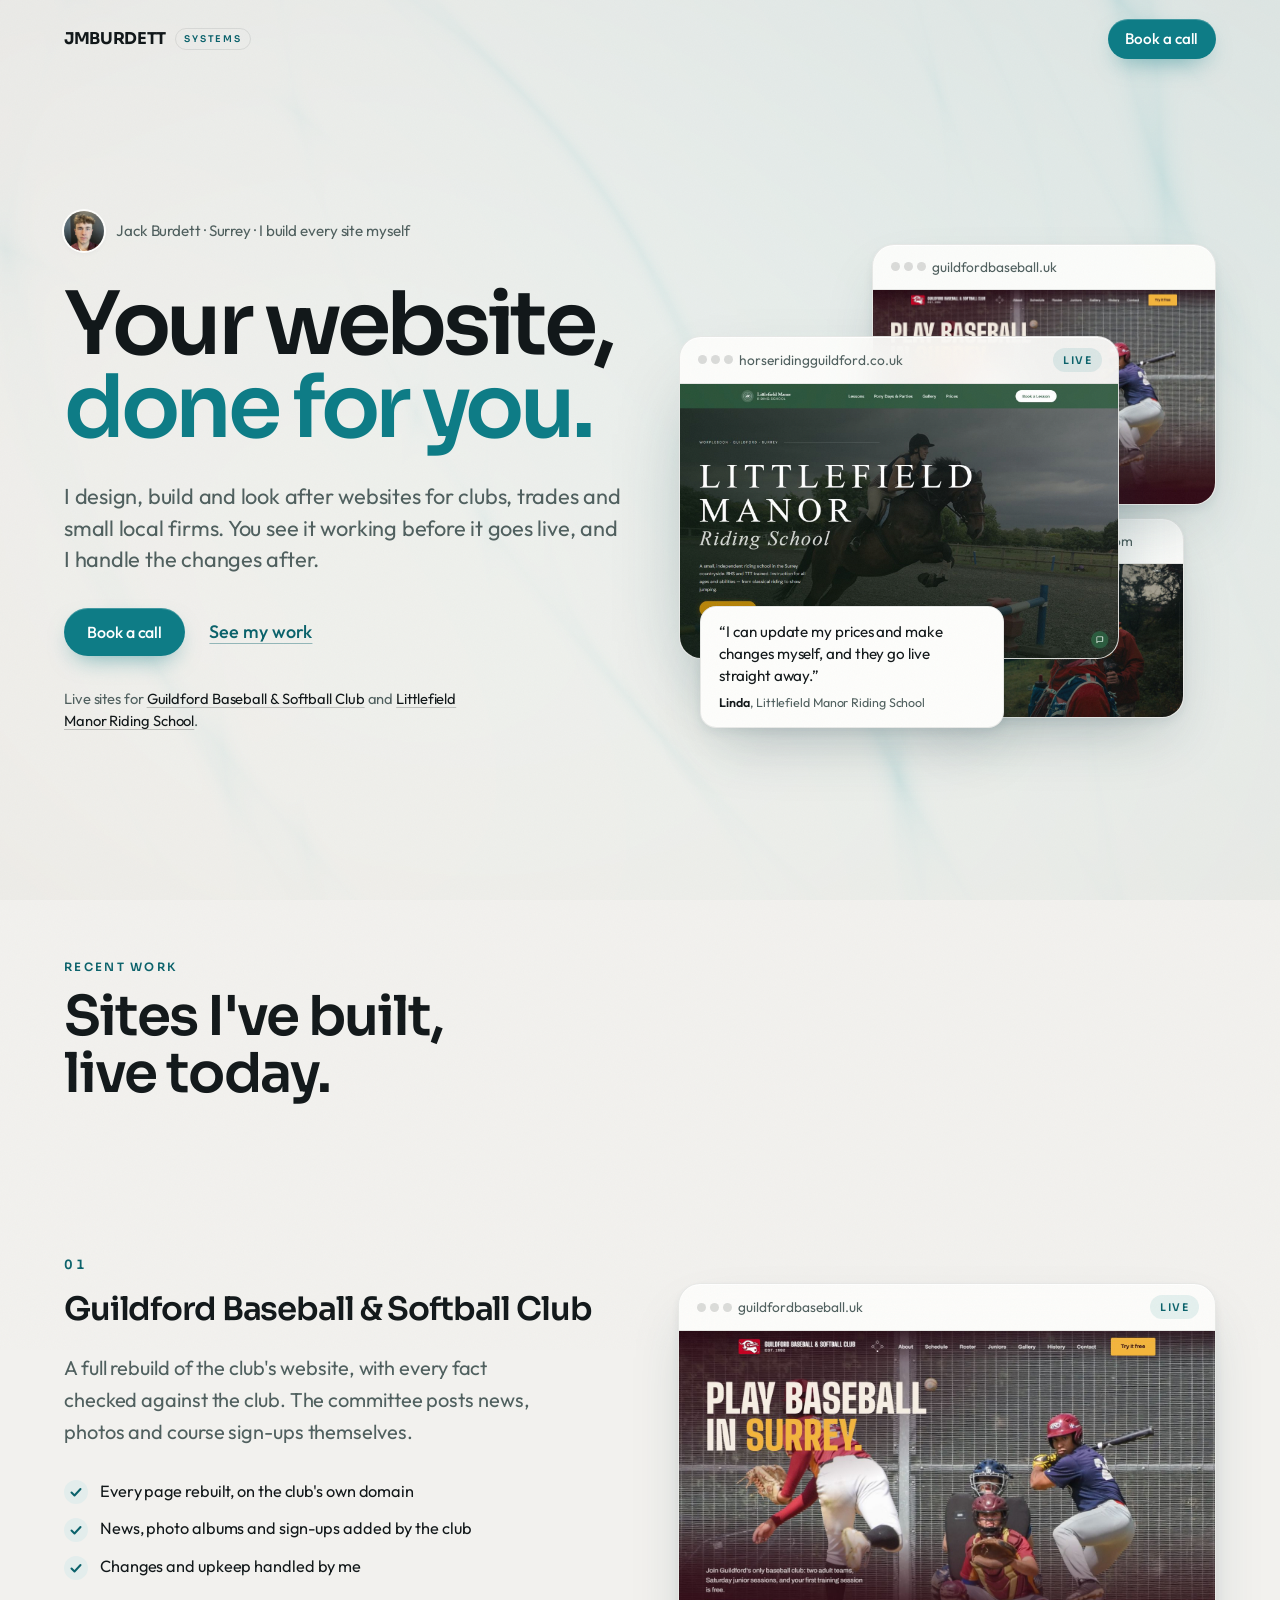
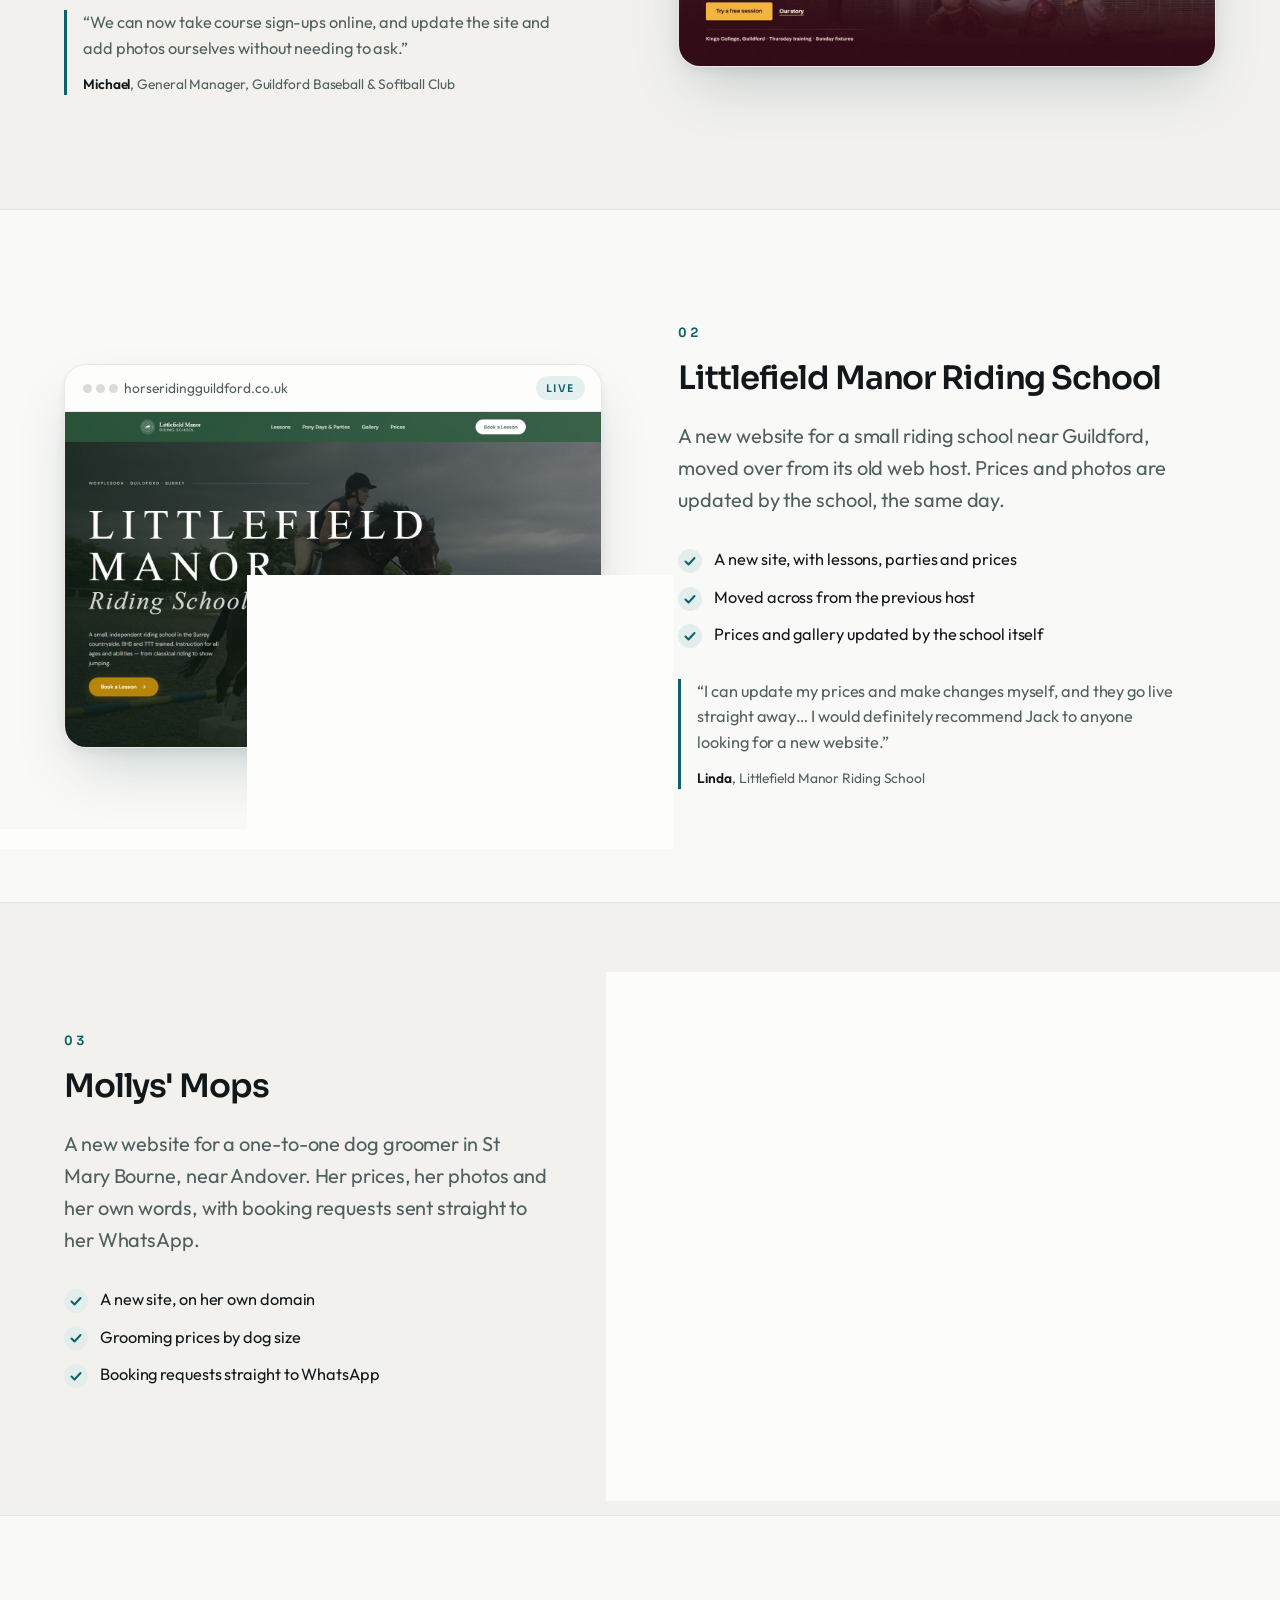
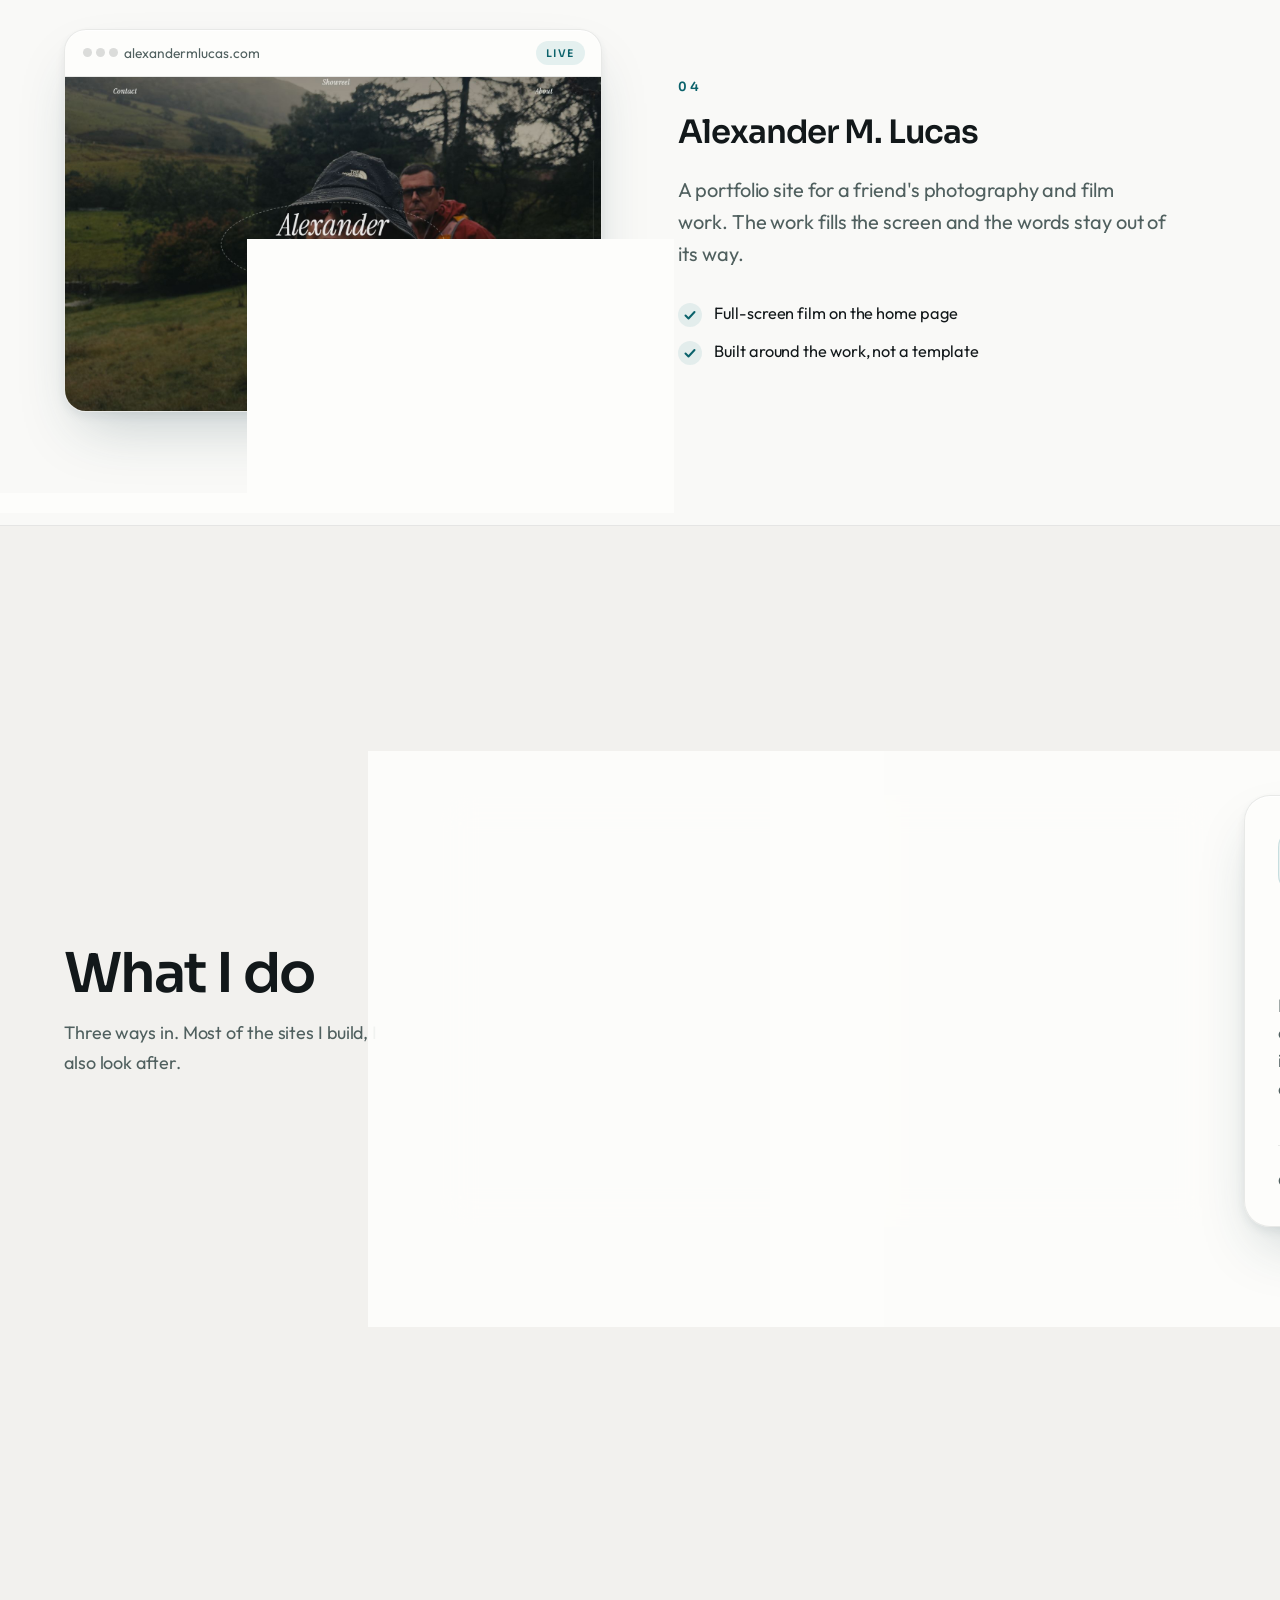
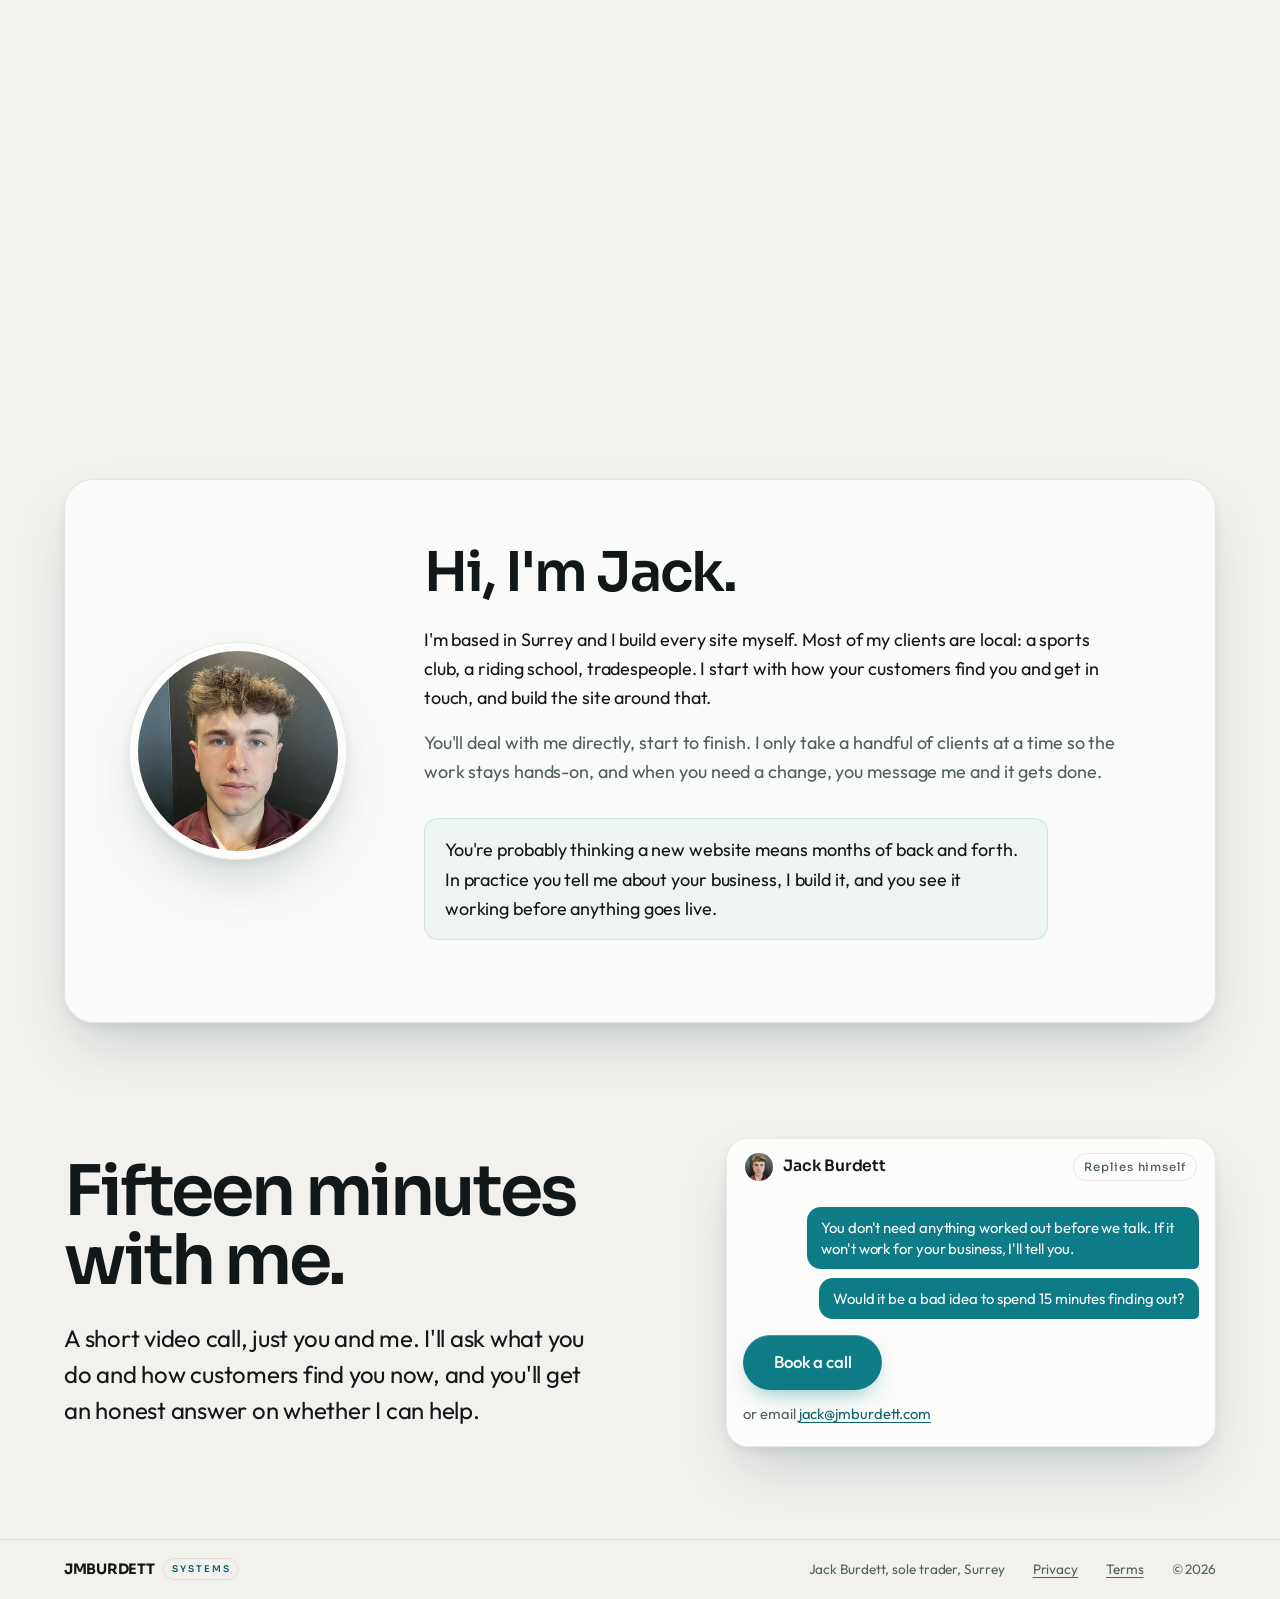
==== commit 0e601c56: "feat: Mollys' Mops (live) replaces the M.V.M Barbers preview in Recent work, above Alexander Co-Auth" ====
--- a/index.html
+++ b/index.html
@@ -151,6 +151,19 @@
       <div class="how__row">
         <div class="how__copy" data-sc-in>
           <span class="how__num" aria-hidden="true">03</span>
+          <h3>Mollys' Mops</h3>
+          <p>A new website for a one-to-one dog groomer in St Mary Bourne, near Andover. Her prices, her photos and her own words, with booking requests sent straight to her WhatsApp.</p>
+          <ul class="ticks"><li>A new site, on her own domain</li><li>Grooming prices by dog size</li><li>Booking requests straight to WhatsApp</li></ul>
+        </div>
+        <a class="la shot" href="https://mollysmops.co.uk/" target="_blank" rel="noopener" aria-label="Visit mollysmops.co.uk">
+          <span class="la__head"><span class="shot__dots" aria-hidden="true"></span><span class="la__name">mollysmops.co.uk</span><span class="la__tag">Live</span></span>
+          <img src="assets/work-mollys.jpg" width="1440" height="900" alt="The Mollys' Mops homepage" loading="lazy" decoding="async">
+        </a>
+      </div>
+
+      <div class="how__row how__row--flip">
+        <div class="how__copy" data-sc-in>
+          <span class="how__num" aria-hidden="true">04</span>
           <h3>Alexander M. Lucas</h3>
           <p>A portfolio site for a friend's photography and film work. The work fills the screen and the words stay out of its way.</p>
           <ul class="ticks"><li>Full-screen film on the home page</li><li>Built around the work, not a template</li></ul>
@@ -158,19 +171,6 @@
         <a class="la shot" href="https://alexandermlucas.com/" target="_blank" rel="noopener" aria-label="Visit alexandermlucas.com">
           <span class="la__head"><span class="shot__dots" aria-hidden="true"></span><span class="la__name">alexandermlucas.com</span><span class="la__tag">Live</span></span>
           <img src="assets/work-alexander.jpg" width="1440" height="900" alt="The Alexander M. Lucas homepage" loading="lazy" decoding="async">
-        </a>
-      </div>
-
-      <div class="how__row how__row--flip">
-        <div class="how__copy" data-sc-in>
-          <span class="how__num" aria-hidden="true">04</span>
-          <h3>M.V.M Barbers</h3>
-          <p>A preview site for a barber in Crowthorne, built from his own shop: the sign's colours, his prices and his Google reviews. It isn't live yet.</p>
-          <ul class="ticks"><li>Prices, reviews and a map on one page</li><li>Text-to-book form straight to his phone</li></ul>
-        </div>
-        <a class="la shot" href="https://mvm-barbers-demo-v2.vercel.app/" target="_blank" rel="noopener" aria-label="View the M.V.M Barbers preview">
-          <span class="la__head"><span class="shot__dots" aria-hidden="true"></span><span class="la__name">mvm-barbers-demo-v2.vercel.app</span><span class="la__tag la__tag--quiet">Preview</span></span>
-          <img src="assets/work-mvm.jpg" width="1440" height="900" alt="The M.V.M Barbers preview homepage" loading="lazy" decoding="async">
         </a>
       </div>
 
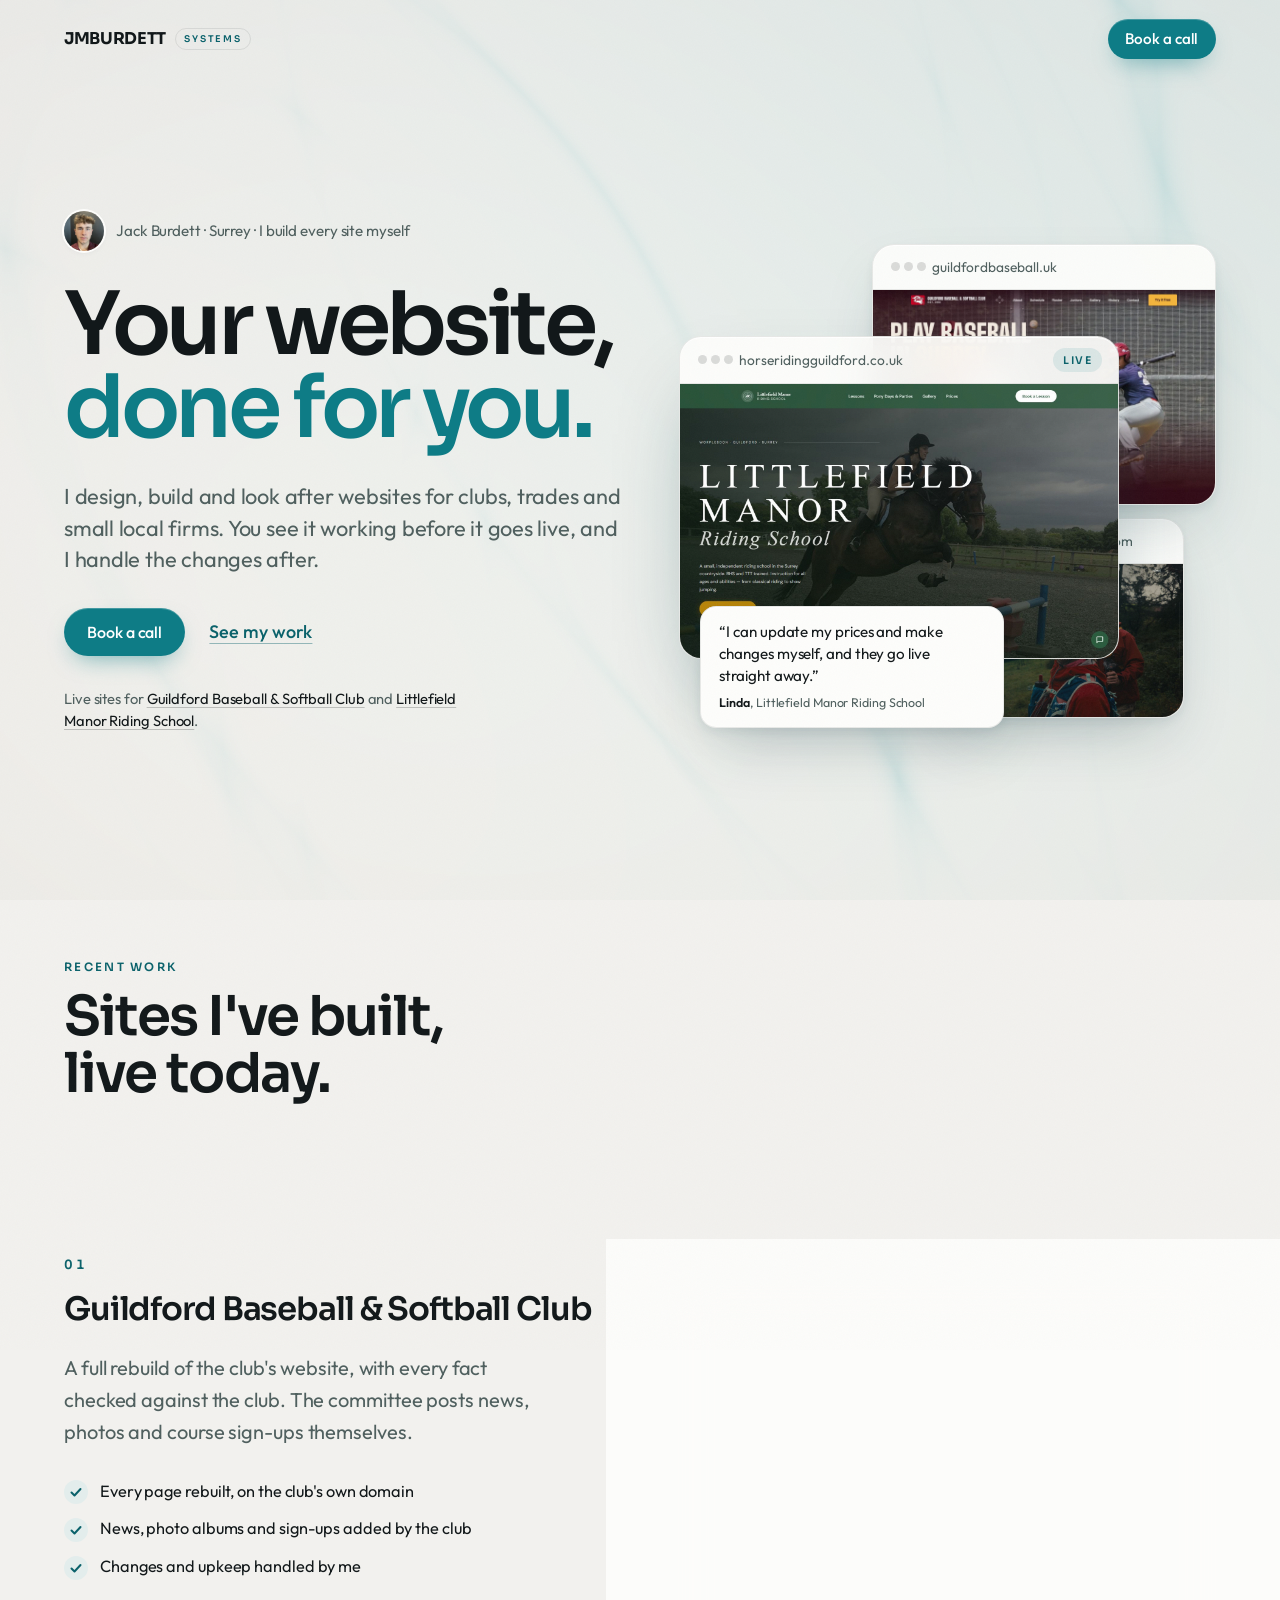
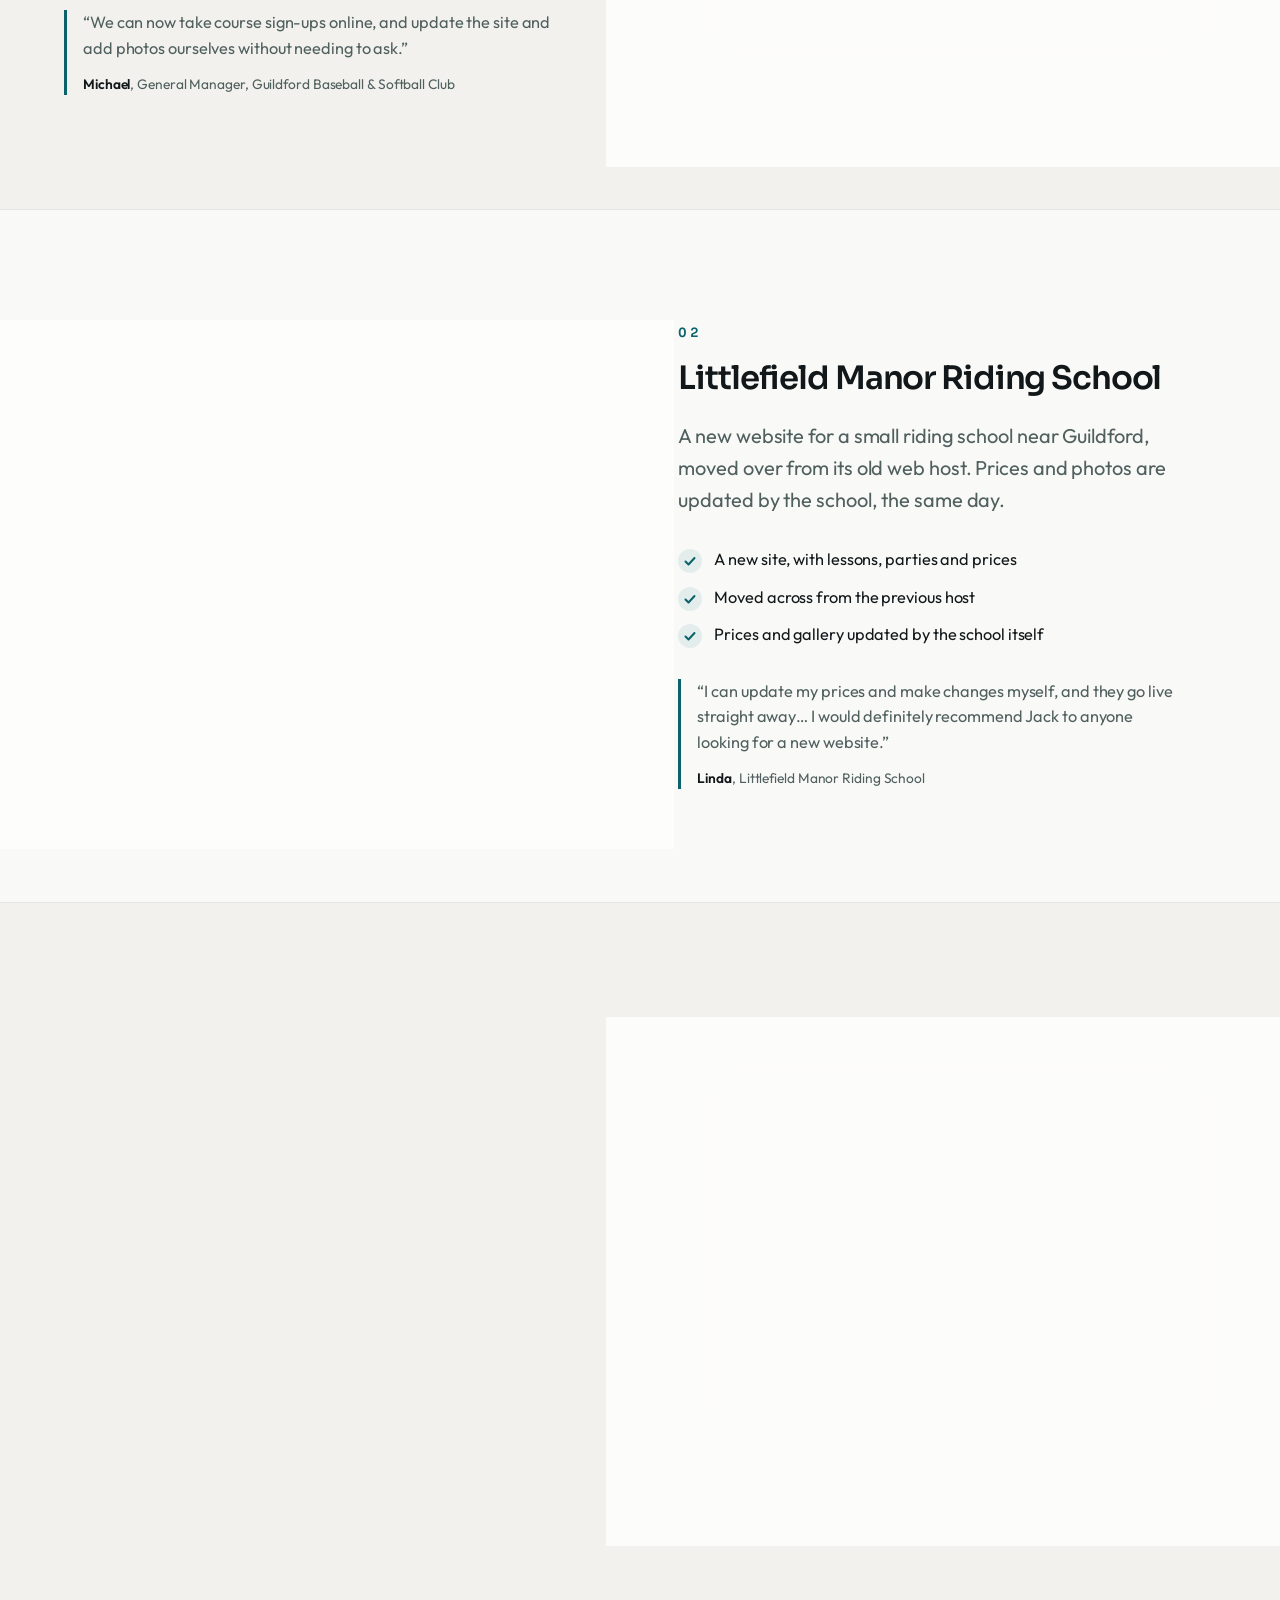
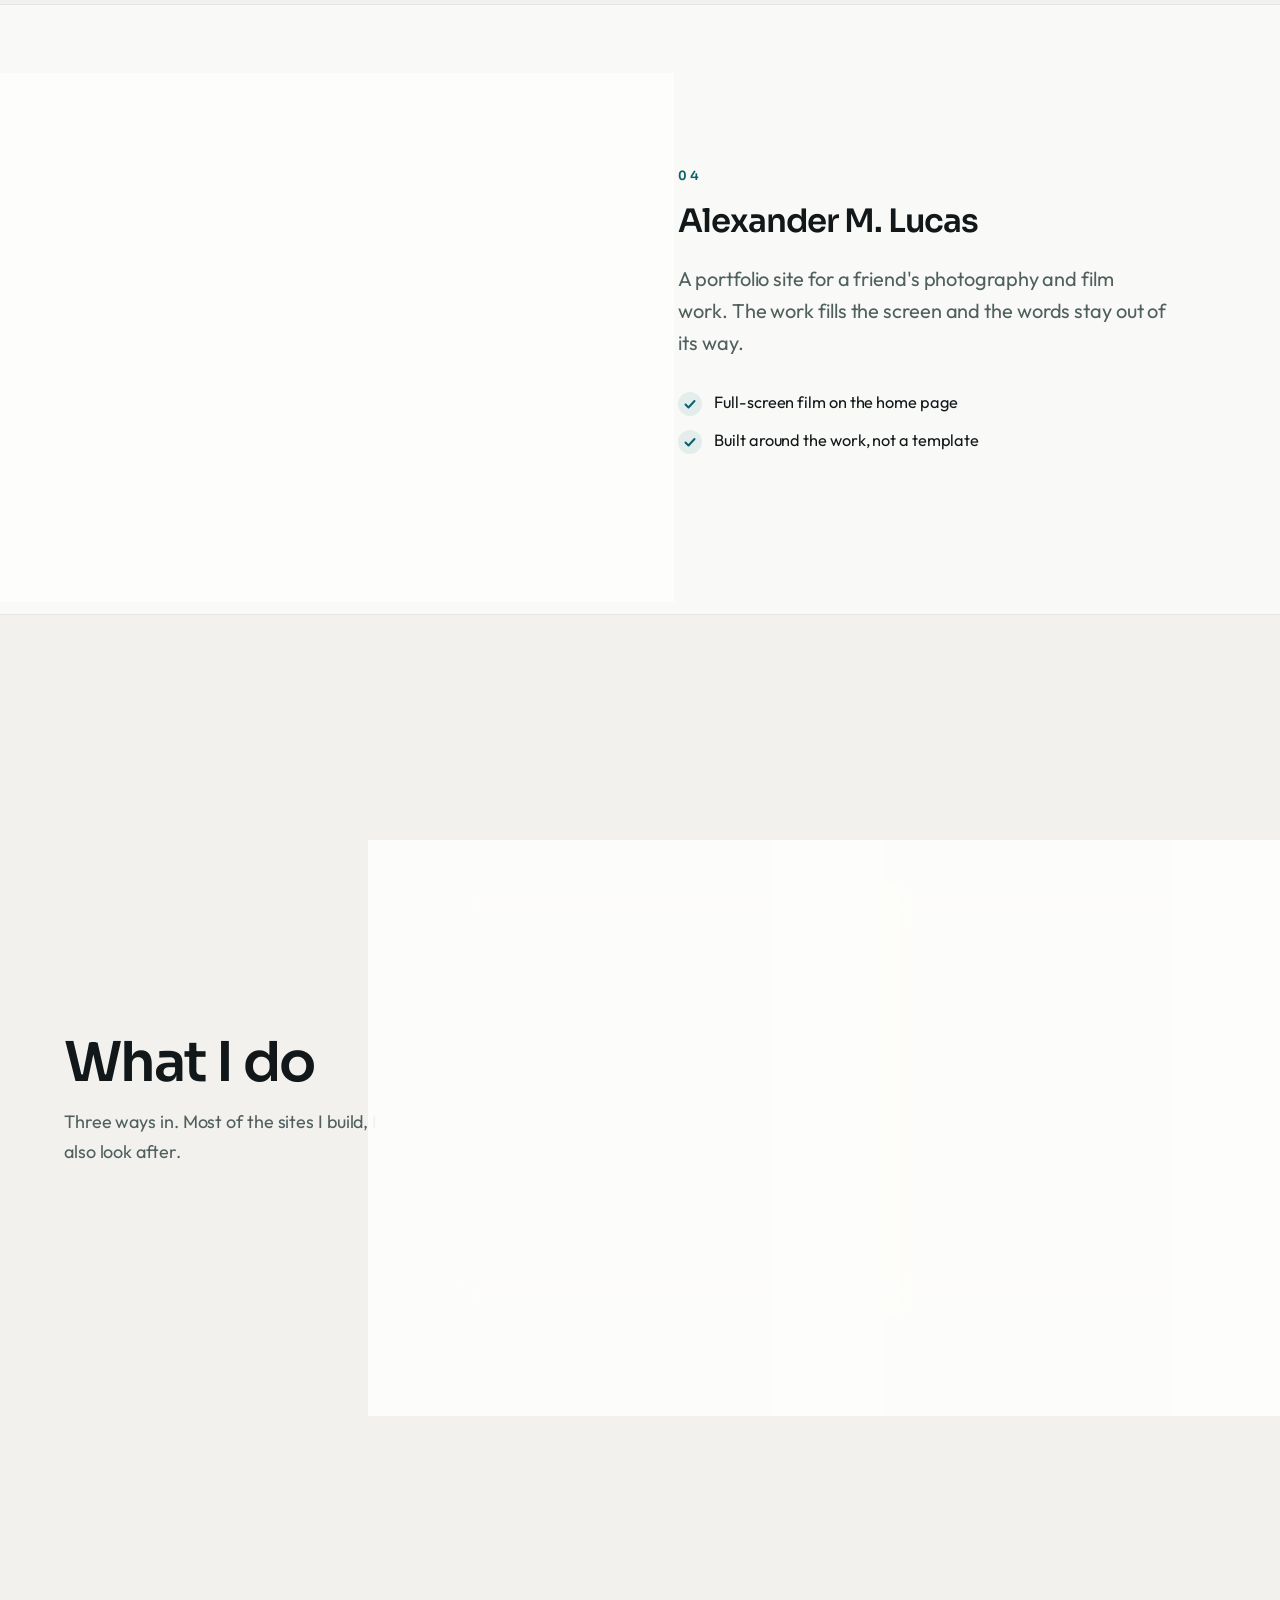
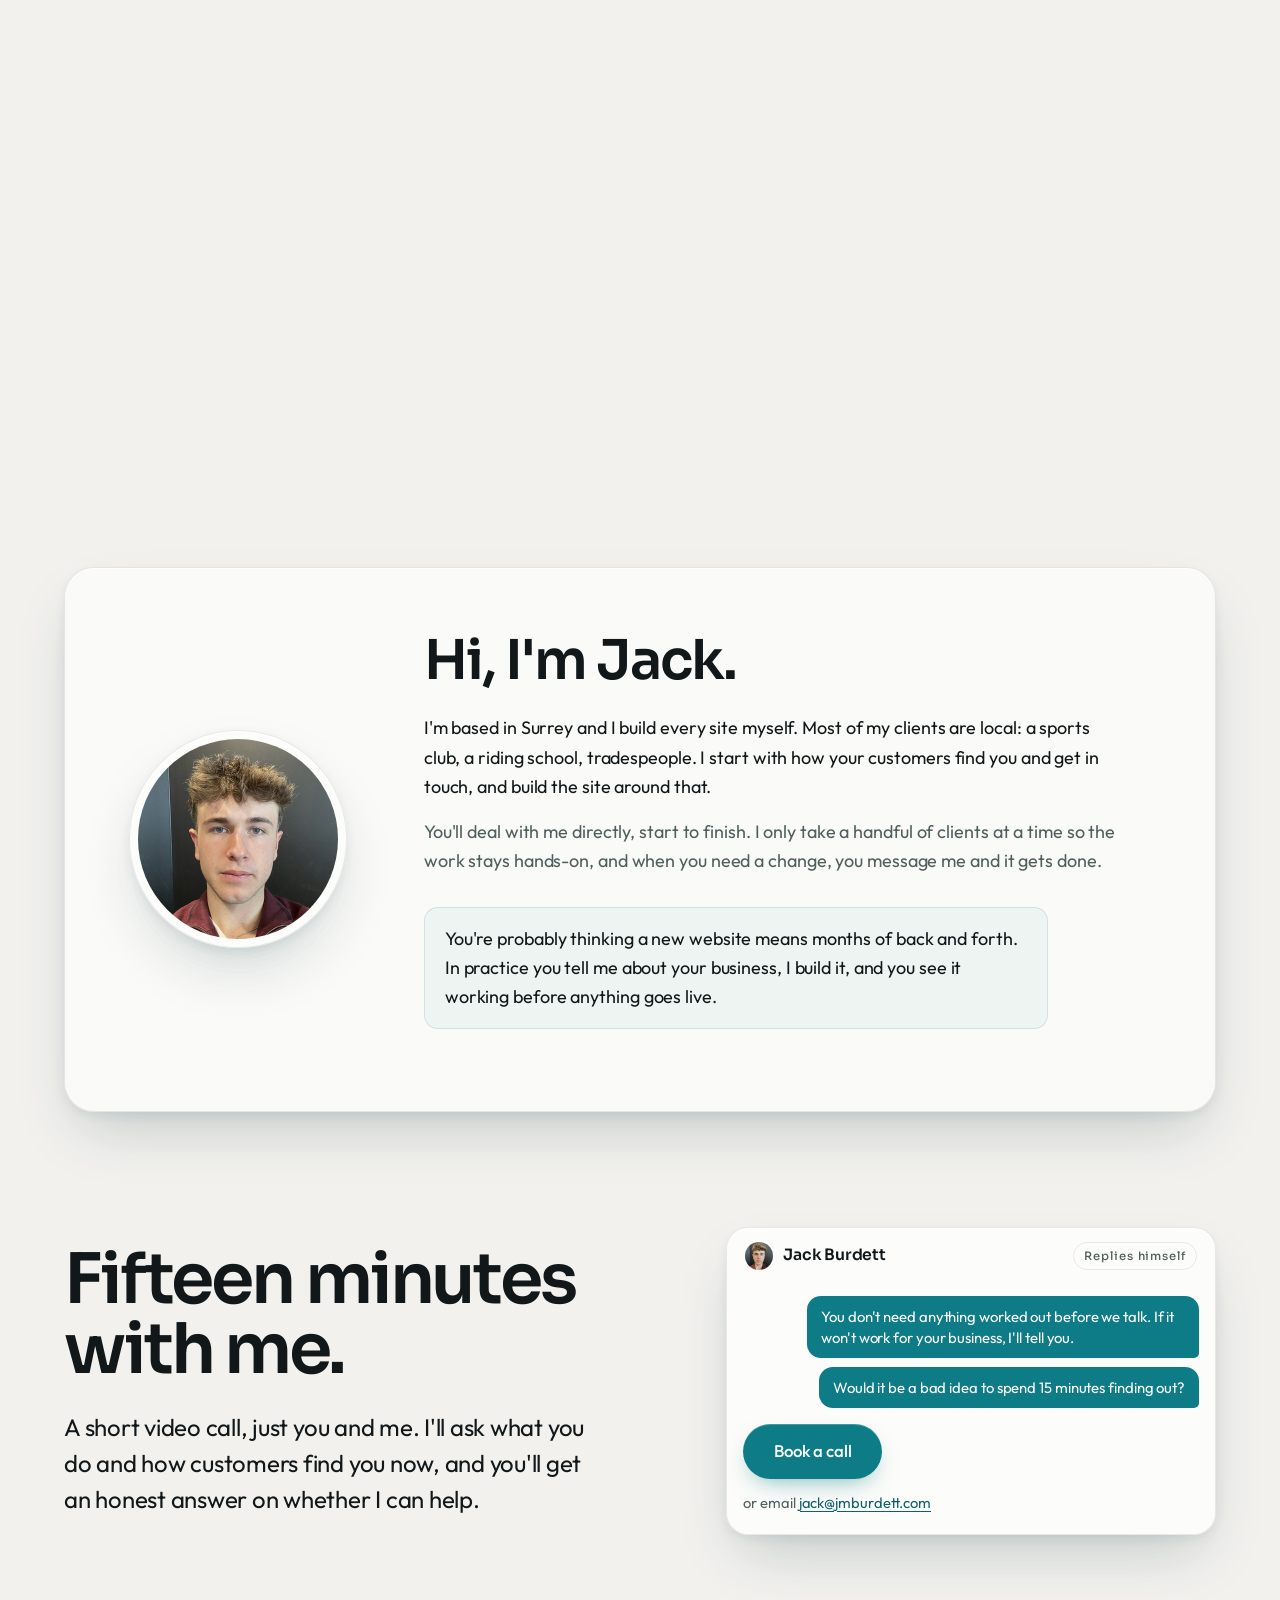
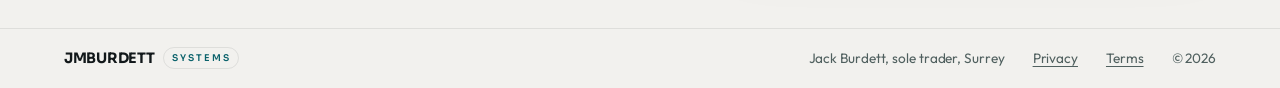
==== commit 3b86975d: "feat: Lorena's quote under Mollys' Mops in Recent work Co-Authored-By: Claude Opus 5.5 <noreply@anth" ====
--- a/index.html
+++ b/index.html
@@ -154,6 +154,10 @@
           <h3>Mollys' Mops</h3>
           <p>A new website for a one-to-one dog groomer in St Mary Bourne, near Andover. Her prices, her photos and her own words, with booking requests sent straight to her WhatsApp.</p>
           <ul class="ticks"><li>A new site, on her own domain</li><li>Grooming prices by dog size</li><li>Booking requests straight to WhatsApp</li></ul>
+          <figure class="wq">
+            <blockquote><p>&ldquo;I cannot thank Jack enough for the gorgeous website. So very approachable, professional and quick.&rdquo;</p></blockquote>
+            <figcaption><strong>Lorena</strong>, Mollys' Mops</figcaption>
+          </figure>
         </div>
         <a class="la shot" href="https://mollysmops.co.uk/" target="_blank" rel="noopener" aria-label="Visit mollysmops.co.uk">
           <span class="la__head"><span class="shot__dots" aria-hidden="true"></span><span class="la__name">mollysmops.co.uk</span><span class="la__tag">Live</span></span>
